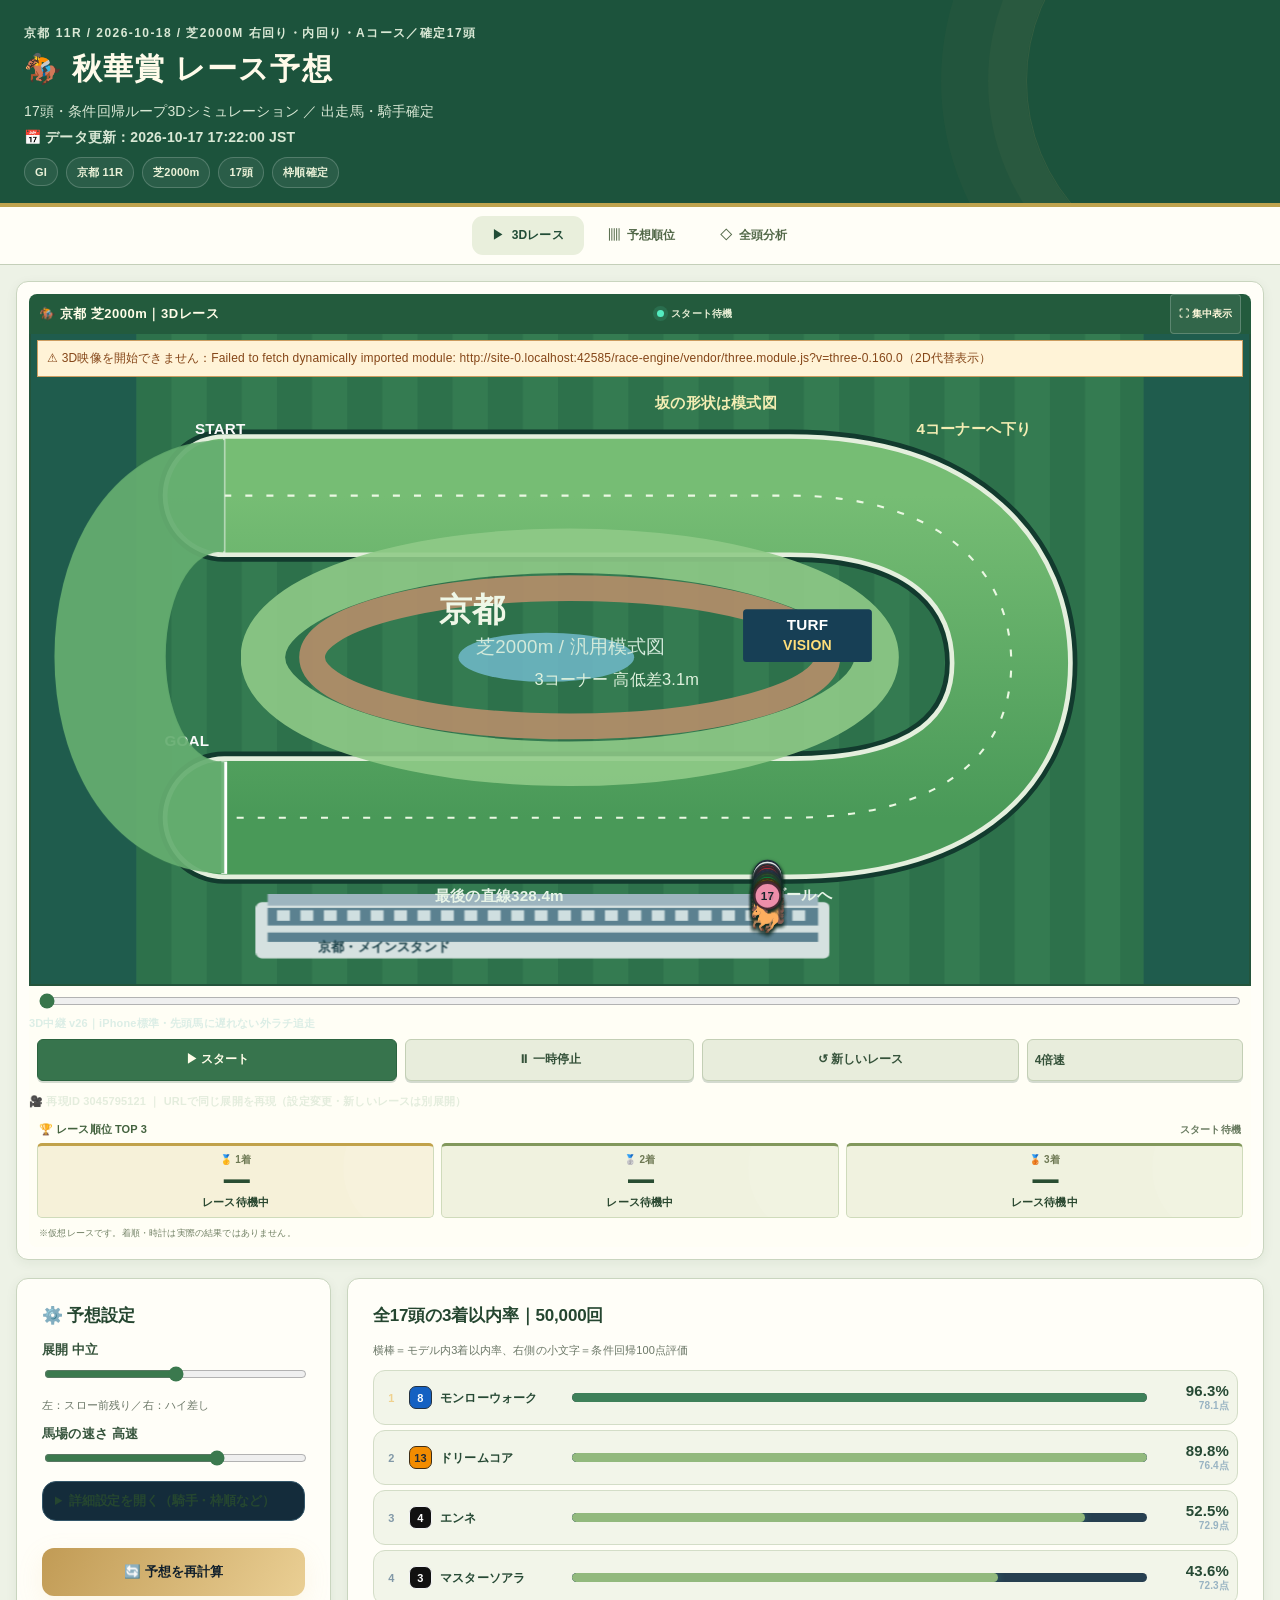
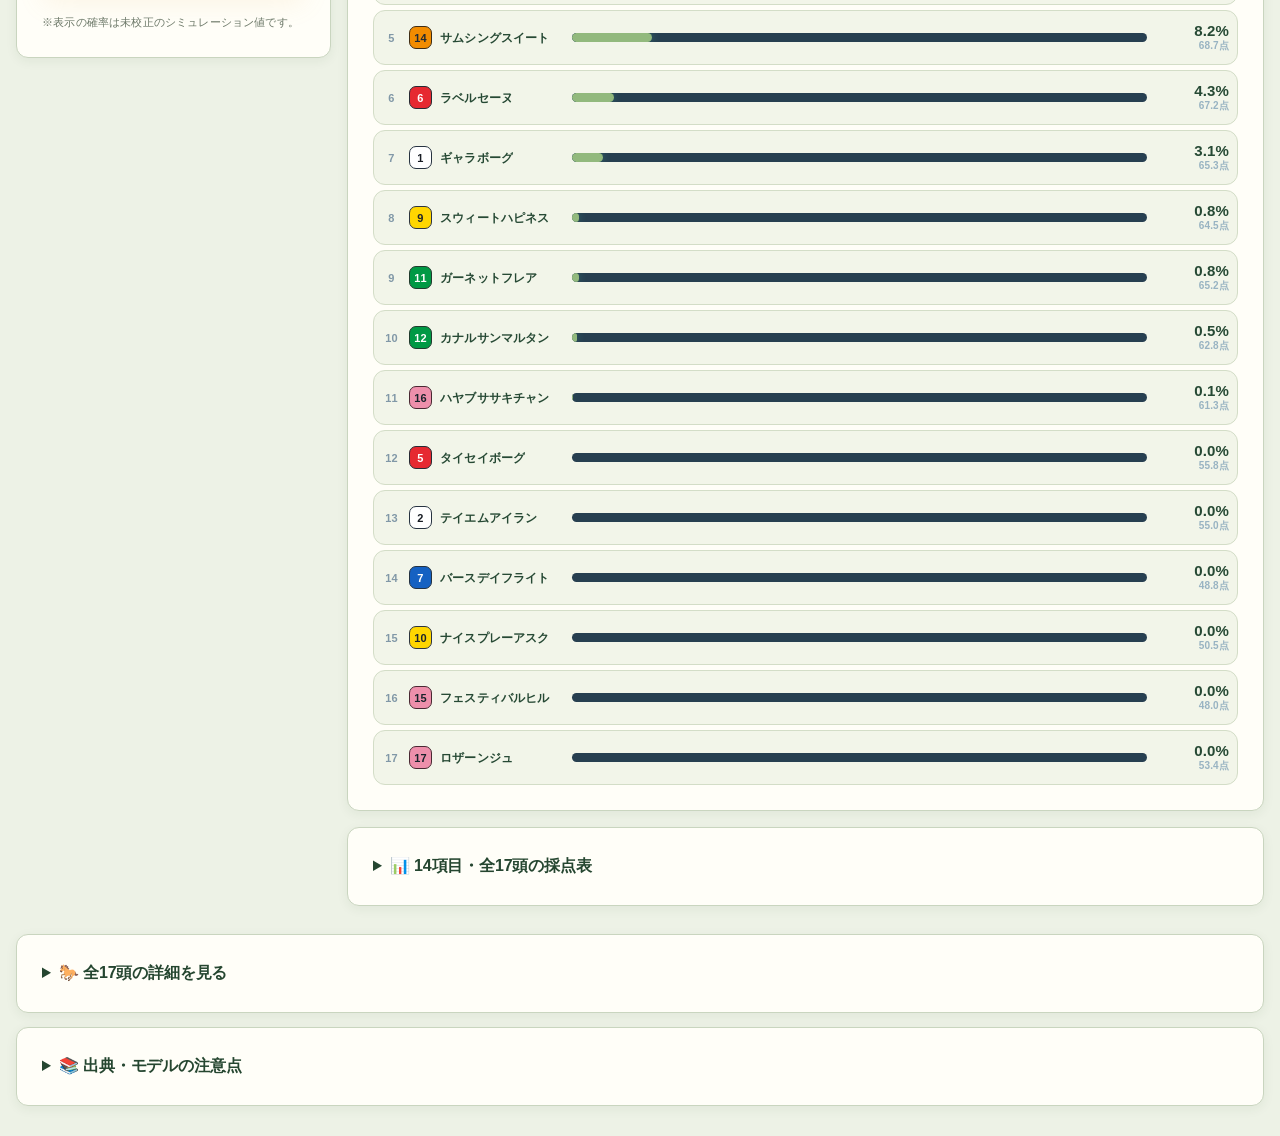
==== race-engine/index.html @ cfc8d960 "Invalidate renderer module cache for original pixel announcer" ====
<!doctype html><html lang="ja"><head><meta charset="utf-8"><meta name="viewport" content="width=device-width,initial-scale=1"><title>共通・条件回帰ループ3Dレースシミュレーター</title><style>
:root{color-scheme:light}*{box-sizing:border-box}body{margin:0;font:14px system-ui,"Yu Gothic",sans-serif;background:#eff4f5;color:#172c3a}header{background:linear-gradient(115deg,#15293b,#214e52);border-bottom:5px solid #b84949;color:white;padding:30px max(16px,calc((100vw - 1200px)/2))}header h1{margin:8px 0;font-size:clamp(24px,4vw,36px)}header p{color:#cbdadb;margin:4px 0}.wrap{max-width:1240px;margin:auto;padding:18px}.grid{display:grid;grid-template-columns:275px 1fr;gap:14px}.card{background:white;border:1px solid #d8e4e7;border-radius:13px;padding:17px;margin-bottom:14px;box-shadow:0 2px 12px #1232}h2{font-size:17px;margin:0 0 14px}input[type=range]{width:100%;accent-color:#00868c}select,button{width:100%;padding:10px;border-radius:8px;border:1px solid #c9dbe0;margin-bottom:9px}button{border:0;background:#087f83;color:white;font-weight:800;cursor:pointer}label{font-size:13px;font-weight:bold;display:block;margin:10px 0 5px}.small{font-size:11px;color:#647987}.bar{display:grid;grid-template-columns:130px 1fr 60px;gap:8px;align-items:center;margin:6px 0;font-size:12px}.bar .n{white-space:nowrap;overflow:hidden;text-overflow:ellipsis;cursor:pointer;font-weight:700}.track{background:#e9f1f2;border-radius:5px;height:19px;overflow:hidden}.fill{height:19px;background:linear-gradient(90deg,#056d79,#5dc5bb);transition:width .4s}.val{text-align:right;font-weight:bold}.runners{display:grid;grid-template-columns:1fr 1fr 1fr;gap:8px;margin:8px 0}.runners div{padding:12px;background:#e8f4f4;border-radius:9px;text-align:center}.runners b{display:block;font-size:24px;color:#186d76}.horses{display:grid;grid-template-columns:repeat(3,minmax(0,1fr));gap:10px}.horse{background:white;border:1px solid #d8e4e7;border-radius:12px;padding:14px}.horse h3{margin:2px 0 5px;font-size:15px}.horse p{font-size:12px;margin:7px 0}.horse .risk{color:#925920}.pill{background:#eff4f6;border-radius:5px;padding:3px 6px;display:inline-block;font-size:11px;margin-right:4px}.horse details{margin-top:8px;font-size:12px}.race{background:#37594c;padding:12px;border-radius:9px;color:white}.lane{display:grid;grid-template-columns:38px 1fr 35px;gap:5px;padding:5px;align-items:center;border-bottom:1px dashed #83baae}.lane .path{background:#b5e3d51d;position:relative;height:23px}.runner{display:inline-block;position:absolute;left:0;top:1px;border-radius:12px;background:white;color:#1a3d36;padding:1px 7px;font-weight:900;transition:left 1.3s}.links a{color:#066d8a}.msg{background:#fff4e6;border-left:3px solid #cd8230;padding:12px;font-size:12px;margin-top:12px}@media(max-width:820px){.grid{grid-template-columns:1fr}.horses{grid-template-columns:1fr}.wrap{padding:10px}.bar{grid-template-columns:120px 1fr 50px}}

/* Kyoto outer turf animated racecourse */
.live-sim{background:#0d2830;border-radius:12px;padding:12px;color:#edf7f4;overflow:hidden}
.live-head{display:flex;align-items:center;justify-content:space-between;gap:10px;flex-wrap:wrap}
.live-head strong{font-size:17px}.live-status{color:#a4d6c5;font-size:12px}
.live-screen{position:relative;border:1px solid #4a7771;border-radius:10px;overflow:hidden;background:#2d6648}
#kyoto-map{width:100%;height:auto;display:block;max-height:510px}
.live-stats{display:grid;grid-template-columns:repeat(3,minmax(0,1fr));gap:8px;margin:10px 0}
.live-stat{border:1px solid #3e6569;background:#153a43;border-radius:8px;padding:8px}
.live-stat span{display:block;font-size:11px;color:#acd1cf}.live-stat b{font-size:18px}
.live-buttons{display:flex;gap:8px;flex-wrap:wrap;align-items:center}
.live-buttons button{width:auto;flex:1;min-width:85px;margin:0;background:#0d8283}
.live-buttons select{width:auto;flex:1;margin:0;min-width:80px}
#live-scrub{width:100%;margin:12px 0 5px;accent-color:#f0c76c}
.live-leaders{display:flex;flex-wrap:wrap;gap:6px;font-size:12px}
.live-leaders span{background:#2b515a;border-radius:5px;padding:4px 7px}
.live-note{font-size:11px;color:#b1d2cf;margin:8px 0}
#kyoto-map .marker{font-size:13px;fill:#e7f4e7;font-weight:700}
#kyoto-map .hill{font-size:13px;fill:#f3edb3;font-weight:800}
#kyoto-map .horse-icon{font-size:24px;dominant-baseline:central;text-anchor:middle}
#kyoto-map .horse-number{font-size:10px;font-weight:900;text-anchor:middle;dominant-baseline:central}
#kyoto-map .gate{fill:#e4f2ed;opacity:.9}
@media(max-width:650px){.live-stats{grid-template-columns:repeat(3,minmax(0,1fr))}.live-stat b{font-size:15px}.live-buttons button{min-width:65px;font-size:12px;padding:9px 5px}}


/* Layout: race playback is the first and dominant content */
.wrap{max-width:1600px;padding:14px 18px}
.hero-race>.card{padding:18px 20px;margin-bottom:18px;border:2px solid #a9c7c1}
.hero-race>.card>h2{font-size:clamp(20px,2.5vw,28px);margin:2px 0 14px}
.hero-race .live-sim{padding:clamp(12px,1.7vw,25px)}
.hero-race .live-head strong{font-size:clamp(17px,2vw,24px)}
.hero-race #kyoto-map{max-height:780px}
.hero-race .live-stats{grid-template-columns:repeat(3,minmax(0,1fr));gap:12px;margin:12px 0}
.hero-race .live-stat{padding:12px}
.hero-race .live-stat b{font-size:clamp(17px,2.3vw,27px)}
.hero-race .live-buttons button,.hero-race .live-buttons select{font-size:15px;padding:12px}
.hero-race .live-leaders{font-size:14px}
.hero-race .live-leaders span{padding:7px 10px}
.hero-race .live-screen{border-width:2px}
@media(max-width:820px){
 header{padding:16px}
 header h1{font-size:24px}
 .wrap{padding:8px}
 .hero-race>.card{padding:10px;margin-bottom:10px}
 .hero-race .live-sim{padding:8px}
 .hero-race .live-stat{padding:7px}
 .hero-race .live-stats{gap:5px}
 .hero-race .live-stat b{font-size:16px}
 .hero-race .live-buttons button,.hero-race .live-buttons select{font-size:12px;padding:10px 5px}
 .hero-race .live-leaders{font-size:11px}
}

#three-stage{width:100%;height:clamp(420px,55vw,790px);position:relative;background:#2a6747}
#three-stage canvas{display:block;width:100%;height:100%;touch-action:pan-y;image-rendering:auto}
.track-broadcast{position:absolute;top:12px;left:12px;z-index:2;display:flex;gap:9px;align-items:center;flex-wrap:wrap;background:#142e43ce;color:white;border-radius:8px;padding:7px 11px;pointer-events:none;font-size:clamp(11px,1.4vw,17px);box-shadow:0 2px 12px #122f3b66}.track-broadcast b{font-size:1.15em}.track-broadcast-bottom{position:absolute;bottom:12px;right:12px;z-index:2;background:#122f3baf;color:white;border-radius:6px;padding:5px 9px;font-size:11px;letter-spacing:.05em;pointer-events:none}.track-broadcast-bottom span{color:#a4f0db}
.broadcast-clock{position:absolute;top:12px;right:12px;z-index:3;padding:7px 13px;border-radius:8px;background:#142c45d9;color:#fff;font-size:clamp(17px,2.7vw,26px);font-weight:900;font-variant-numeric:tabular-nums;pointer-events:none}
.broadcast-course{position:absolute;top:64px;left:12px;z-index:3;width:clamp(122px,17vw,200px);background:#132b3bcf;border-radius:10px;padding:5px 7px;color:#fff;pointer-events:none}
.broadcast-course svg{width:100%;display:block}.broadcast-course span{display:block;text-align:center;font-size:12px;font-weight:900}
.broadcast-commentary{position:absolute;bottom:14px;left:12px;z-index:3;display:flex;align-items:center;gap:9px;max-width:min(75%,490px);padding:9px 15px;background:#172f3ccf;border-left:4px solid #35c1c9;color:#fff;border-radius:7px;pointer-events:none;text-shadow:0 1px 2px #111}
.broadcast-commentary .broadcast-mic{font-size:26px}.broadcast-commentary strong{display:block;color:#7fe2ee;font-size:clamp(12px,1.5vw,16px)}.broadcast-commentary span:not(.broadcast-mic){display:block;font-size:clamp(11px,1.3vw,14px)}
@media(max-width:600px){.broadcast-course{top:57px;width:124px}.broadcast-commentary{bottom:10px;left:7px;padding:6px 9px;max-width:78%}.broadcast-mic{display:none}.track-broadcast-bottom{display:none}.track-broadcast{max-width:75%;font-size:10px}.broadcast-clock{padding:5px 7px}}
.camera-controls{display:flex;gap:6px;align-items:center;flex-wrap:wrap;margin:10px 0}
.camera-controls button{width:auto;min-width:0;flex:1;margin:0;padding:9px 8px;background:#31535d;font-size:13px;border:1px solid #638781}
.camera-controls button.cam-active{background:#0b898c;border-color:#75c4b8}
#three-status{color:#a8d6c7;font-size:11px}
#kyoto-map.svg-hidden{display:none}
@media(max-width:650px){#three-stage{height:clamp(420px,110vw,620px)}.camera-controls button{font-size:11px;padding:8px 5px}.camera-controls{gap:4px}}

.result-head{display:flex;align-items:center;justify-content:space-between;gap:10px;margin:18px 0 10px}
.result-head strong{font-size:clamp(17px,2.2vw,25px);color:#f4e5b0}
#result-state{font-size:12px;color:#c0d9d1;font-weight:700}
.top3-results{display:grid;grid-template-columns:repeat(3,minmax(0,1fr));gap:12px}
.place-card{background:linear-gradient(160deg,#294651,#172e37);border:2px solid #738d94;border-radius:13px;padding:14px 12px;min-width:0;text-align:center;transition:background .3s}
.place-1{border-color:#f1ca60;background:linear-gradient(160deg,#54472b,#263a3e)}
.place-2{border-color:#b9c9d0}.place-3{border-color:#cc9670}
.place-rank{font-size:clamp(16px,2.3vw,25px);font-weight:900;letter-spacing:.02em}
.place-number{font-size:clamp(36px,6vw,74px);line-height:1.18;font-weight:950;color:white;text-shadow:0 3px 8px #14252d}
.place-name{font-size:clamp(13px,2vw,22px);font-weight:900;line-height:1.4;overflow-wrap:anywhere}
.place-jockey{font-size:clamp(10px,1.25vw,13px);color:#c7d6d5;margin-top:6px}
.top3-results.finished .place-1{box-shadow:0 0 0 2px #d5ae49,0 0 28px #edb74044}
@media(max-width:650px){.top3-results{gap:5px}.place-card{padding:10px 5px;border-radius:9px}.place-rank{font-size:14px}.place-number{font-size:44px}.place-name{font-size:12px}.place-jockey{font-size:10px}.result-head{margin-top:12px}}
.factor-settings{border:1px solid #476b70;border-radius:10px;background:#18343e;padding:12px;margin:12px 0}
.factor-settings h3{font-size:15px;color:#f3dfa6;margin:0 0 9px}
.factor-settings label{display:flex;justify-content:space-between;margin-top:12px;font-size:13px}
.factor-settings input{width:100%}.factor-settings,.factor-settings label,.factor-settings .small{color:#e4f0eb}
.factors-overflow{overflow-x:auto}
.factor-table{border-collapse:collapse;width:100%;font-size:12px;min-width:360px}
.factor-table th,.factor-table td{border-bottom:1px solid #446068;padding:7px 5px;text-align:right;white-space:nowrap}
.factor-table th:first-child,.factor-table td:first-child{text-align:left}
.factor-table td small{display:block;white-space:normal;color:#47676c;font-size:10px}
.factor-table tbody tr:nth-child(even){background:#eaf4f3}

/* Simple, two-level interface: race and three-place ranking first;
   all expert model switches and audit tables are available on demand. */
header{padding:16px 18px}
header h1{font-size:clamp(21px,3vw,29px)}
header p:last-child{font-size:12px;opacity:.8}
.advanced-settings,.camera-more{margin:12px 0;border:1px solid #48646b;border-radius:10px;padding:10px 12px;background:#18353d}
.advanced-settings>summary,.camera-more>summary{cursor:pointer;font-weight:750;color:#d9eee8;font-size:13px}
.advanced-settings[open]>summary,.camera-more[open]>summary{margin-bottom:12px}
.advanced-settings .factor-settings{margin-top:12px}
.advanced-settings .export-btn{font-size:12px;margin-top:14px}
.detail-panel,.breakdown,.horse-list,.links{margin:12px 0}
.breakdown>summary,.horse-list>summary,.links>summary{cursor:pointer;font-weight:800;font-size:16px;list-style-position:inside;color:#193d48;padding:3px 0}
.breakdown[open]>summary,.horse-list[open]>summary,.links[open]>summary{margin-bottom:12px}
.tiny-disclaimer{font-size:11px;color:#a9bfc0;margin:8px 0 0}
.hero-race .live-stats{display:flex;gap:14px;margin:8px 0}
.hero-race .live-stat{background:none;border:none;padding:0;display:flex;gap:7px;align-items:baseline}
.hero-race .live-stat span{font-size:11px}
.hero-race .live-stat b{font-size:14px}
.hero-race .live-stat:last-child{display:none}
.hero-race .live-head strong{font-size:clamp(14px,1.5vw,18px)}.advanced-settings label,.advanced-settings .small{color:#dceae9}.advanced-settings>summary{color:#f0f5ed}
.hero-race>.card{border-width:1px}
.hero-race .live-sim{padding:10px}
.hero-race .live-buttons{margin-top:7px}
.hero-race .result-head strong{font-size:clamp(16px,2vw,21px)}
#simulate{margin-top:12px;padding:13px;font-weight:900}
#bars .bar .val small{font-size:10px;display:block}.bar{grid-template-columns:130px minmax(0,1fr) 68px}@media(max-width:520px){.bar{grid-template-columns:105px minmax(0,1fr) 68px;gap:5px}}
#bars .bar .n{cursor:pointer}
@media(max-width:760px){
 .hero-race .live-stats{gap:9px}
 .hero-race .live-stat span{font-size:10px}
 .hero-race .live-stat b{font-size:12px}
 .hero-race .live-buttons button{min-width:62px}
 .camera-more{padding:8px}
}

.weight-controls{display:grid;grid-template-columns:repeat(2,minmax(0,1fr));gap:9px;margin-top:10px}
.weight-row{border-radius:9px;padding:9px;background:#23434b;border:1px solid #466772}
.weight-row label{display:block;font-size:12px;margin:0 0 6px;color:#f2f6f3}
.weight-row small{display:block;font-size:10px;color:#bdd3d0;font-weight:400}
.weight-input{display:flex;gap:8px;align-items:center}
.weight-input input{flex:1;min-width:0}
.weight-input output{min-width:45px;font-size:11px;white-space:nowrap}
.weight-footer{display:flex;gap:8px;justify-content:space-between;align-items:center;margin:10px 0}
.weight-footer span{font-size:11px;color:#e1eddf}
.weight-footer button{max-width:155px;margin:0;padding:8px;background:#4b676e;font-size:11px}
.horse-score-table{min-width:260px;margin:10px 0}
.horse-score-table td:first-child{white-space:normal}
@media(max-width:590px){.weight-controls{grid-template-columns:1fr}}
</style><link rel="stylesheet" href="./assets/premium-mobile.css?v=ui-v1"><link rel="stylesheet" href="./assets/race-cinematics.css?v=announcer-pixel-v31"></head><body>
<header><p>レース設定を読み込み中</p><h1>🏇 共通レースシミュレーター</h1><p>14項目の条件回帰ループ予想</p></header><div class="wrap"><div class="hero-race"><section class="card"><h2>レースシミュレーション</h2>
<div class="live-sim" id="live-sim">
 <div class="live-head"><strong>3D RACE · 🐎 自然ギャロップ v16</strong><span class="live-status" id="live-status">スタート待機</span></div>
 <div class="live-stats"><div class="live-stat"><span>レース経過（仮想）</span><b id="live-clock">00:00</b></div><div class="live-stat"><span>残り距離</span><b id="live-distance">1400m</b></div><div class="live-stat"><span>現在の区間</span><b id="live-section">発走前</b></div></div>
 <details class="camera-more"><summary>📷 カメラ視点を変更</summary><div class="camera-controls" id="camera-controls" style="display:none"><button data-camera="wide">🏟️ コース全景</button><button data-camera="gate">🚦 ゲートを見る</button><button data-camera="follow" class="cam-active">🎥 外ラチ側・追走</button><button data-camera="horse">🐴 アニメ馬アップ</button><button data-camera="finish">🏁 ゴール前</button><button data-camera="2d">2D模式図</button><span id="three-status">3Dモデル読み込み中…</span></div></details><div class="live-screen">
 <div id="three-stage" style="display:none"><div class="track-broadcast"><b>京都 11R · 🐎 v16</b><span>スワンステークス GII｜芝1400m（外）</span></div><div class="track-broadcast-bottom">🏇 RACE SIMULATOR <span id="horse-model-version">MODEL LOADING</span></div>
 <div class="broadcast-clock" id="broadcast-clock">0:00.0</div>
 <div class="broadcast-course"><svg viewBox="0 0 210 78" aria-label="コース進行図"><rect x="5" y="6" width="200" height="66" rx="33" fill="#296e50" stroke="#d8efc9" stroke-width="4"/><rect x="17" y="17" width="176" height="44" rx="22" fill="#43875b" stroke="#9bdb6b" stroke-width="6"/><circle id="broadcast-dot" cx="23" cy="39" r="6" fill="#ffda57" stroke="#fff" stroke-width="2"/></svg><span id="broadcast-distance">残り 1400m</span></div>
 <div class="broadcast-commentary"><span class="broadcast-mic">🎙️</span><div><strong id="broadcast-leader">スタート前</strong><span id="broadcast-comment">レース発走前</span></div></div></div>
 <svg id="kyoto-map" viewBox="0 0 860 555" role="img" aria-label="競走馬の汎用コース模式図">
  <defs><pattern id="mow" width="60" height="60" patternUnits="userSpaceOnUse"><rect width="60" height="60" fill="#347b51"/><rect width="30" height="60" fill="#2d714b"/></pattern><linearGradient id="laneGrass" x1="0" y1="0" x2="0" y2="1"><stop stop-color="#76bd74"/><stop offset="1" stop-color="#499958"/></linearGradient></defs>
  <rect width="860" height="555" fill="url(#mow)"/>
  <path d="M 75 138 L 558 138 C 696 138 747 210 747 281 C 747 360 686 413 558 413 L 75 413" fill="none" stroke="#123b2e" stroke-width="113" stroke-linecap="round"/>
  <path d="M 75 138 L 558 138 C 696 138 747 210 747 281 C 747 360 686 413 558 413 L 75 413" fill="none" stroke="#e4efdd" stroke-width="105" stroke-linecap="round"/>
  <path d="M 75 138 L 558 138 C 696 138 747 210 747 281 C 747 360 686 413 558 413 L 75 413" fill="none" stroke="url(#laneGrass)" stroke-width="97" stroke-linecap="round"/>
  <path d="M 75 138 L 558 138 C 696 138 747 210 747 281 C 747 360 686 413 558 413 L 75 413" fill="none" stroke="#eaf8e2" stroke-width="1.8" stroke-dasharray="6 12"/>
  <path id="kyoto-route" d="M 75 138 L 558 138 C 696 138 747 210 747 281 C 747 360 686 413 558 413 L 75 413" fill="none" stroke="none"/>
  <g stroke="#fff" stroke-width="5"><line x1="75" y1="365" x2="75" y2="461"/></g>
  <g fill="#fafafa" font-weight="900" font-size="13"><text x="24" y="352">GOAL</text><text x="50" y="85">START</text></g>
  <g stroke="#e5f0e3" stroke-width="2" opacity=".8"><line x1="75" y1="86" x2="75" y2="190"/></g>
  <g opacity=".95"><rect x="102" y="485" width="490" height="48" rx="5" fill="#dfe7e8"/><rect x="112" y="478" width="470" height="10" fill="#a4b9c6"/><g fill="#5e8294"><rect x="112" y="490" width="470" height="15"/><rect x="112" y="511" width="470" height="8"/></g><g fill="#eff7f7" opacity=".85"><rect x="120" y="492" width="11" height="9"/><rect x="140" y="492" width="11" height="9"/><rect x="160" y="492" width="11" height="9"/><rect x="180" y="492" width="11" height="9"/><rect x="200" y="492" width="11" height="9"/><rect x="220" y="492" width="11" height="9"/><rect x="240" y="492" width="11" height="9"/><rect x="260" y="492" width="11" height="9"/><rect x="280" y="492" width="11" height="9"/><rect x="300" y="492" width="11" height="9"/><rect x="320" y="492" width="11" height="9"/><rect x="340" y="492" width="11" height="9"/><rect x="360" y="492" width="11" height="9"/><rect x="380" y="492" width="11" height="9"/><rect x="400" y="492" width="11" height="9"/><rect x="420" y="492" width="11" height="9"/><rect x="440" y="492" width="11" height="9"/><rect x="460" y="492" width="11" height="9"/><rect x="480" y="492" width="11" height="9"/><rect x="500" y="492" width="11" height="9"/><rect x="520" y="492" width="11" height="9"/><rect x="540" y="492" width="11" height="9"/><rect x="560" y="492" width="11" height="9"/></g><text x="155" y="527" font-size="11" fill="#183d48" font-weight="bold">京都競馬場・メインスタンド</text></g>
  <path d="M75 413 C-55 413 -55 138 75 138" fill="none" stroke="#66ae70" stroke-width="95" opacity=".93"/>
  <ellipse cx="370" cy="276" rx="262" ry="91" fill="none" stroke="#8fca88" stroke-width="38" opacity=".9"/>
  <ellipse cx="370" cy="276" rx="220" ry="59" fill="none" stroke="#b48e6a" stroke-width="22" opacity=".92"/>
  <ellipse cx="350" cy="276" rx="75" ry="21" fill="#75bfd2" opacity=".8"/>
  <rect x="518" y="235" width="110" height="45" rx="3" fill="#173f55"/><text x="573" y="253" fill="white" font-size="13" font-weight="bold" text-anchor="middle">TURF</text><text x="573" y="270" fill="#ffde7a" font-size="12" font-weight="bold" text-anchor="middle">VISION</text>
  <text x="258" y="245" fill="#eff7e7" font-size="28" font-weight="900">京都競馬場</text>
  <text x="290" y="272" fill="#d3e9da" font-size="16">芝1400m 外回り｜右回り</text>
  <text x="340" y="300" fill="#e1f2de" font-size="14">高低差 4.3m</text>
  <text class="hill" x="443" y="63">↗ 3コーナーの上り</text>
  <text class="hill" x="666" y="85">↘ 4コーナーへ下り</text>
  <text class="marker" x="255" y="484">最後の直線 約400m</text>
  <text class="marker" x="525" y="483">← ゴールへ</text>
  <g id="kyoto-horses"></g>
 </svg></div>
 <input type="range" min="0" max="1000" value="0" id="live-scrub" aria-label="レースの再生位置"/>
 <div id="race-engine-build" style="font:600 11px sans-serif;color:#dceee6;margin:4px 0">3D中継 v26｜iPhone標準・先頭馬に遅れない外ラチ追走</div><div class="live-buttons"><button id="live-play">▶ スタート</button><button id="live-pause" style="background:#4c646b">⏸ 一時停止</button><button id="live-reset" style="background:#4c646b">↺ 新しいレース</button><select id="live-rate" aria-label="再生速度"><option value="1">1倍速</option><option value="2">2倍速</option><option value="4" selected>4倍速</option><option value="8">8倍速</option><option value="16">16倍速</option><option value="instant">即ゴール</option></select></div>
 <div class="result-head"><strong>🏆 レース順位 TOP 3</strong><span id="result-state">スタート待機</span></div>
 <div id="race" class="top3-results" aria-live="off"></div>
 <div class="live-leaders" id="live-leaders" style="margin-top:10px"></div>
 <p class="live-note">※仮想レースです。着順・時計は実際の結果ではありません。</p>
</div>
</section></div><div class="grid"><aside><section class="card"><h2>⚙️ 予想設定</h2><label>展開 <span id="pacelabel">中立</span></label><input id="pace" type="range" min="-3" max="3" value="0"><p class="small">左：スロー前残り／右：ハイ差し</p><label>馬場の速さ <span id="speedlabel">高速</span></label><input id="speed" type="range" min="0" max="3" value="2"><details class="advanced-settings"><summary>詳細設定を開く（騎手・枠順など）</summary><label>ばらつき <span id="vollabel">3</span></label><input id="vol" type="range" min="1" max="16" value="3"><div class="factor-settings">
 <h3>🏇 完全版・条件回帰ループ（14項目／100点）</h3>
 <p class="small">評価項目を0〜2倍に調整。0で除外し、有効配点は100点へ正規化します。</p>
 <div class="weight-controls" id="weight-controls"></div>
 <div class="weight-footer"><span id="weight-summary">初期配点100点</span><button id="weight-reset" type="button">↺ 配点を初期化</button></div>
 <label>馬場状態</label><select id="ground-mode"><option value="good" selected>良・高速</option><option value="yielding">稍重</option><option value="soft">重</option><option value="heavy">不良</option></select>
 <label>当日バイアス</label><select id="bias-mode"><option value="neutral" selected>中立（未確認）</option><option value="front">前〜好位有利（内外中立）</option><option value="inside">内・先行有利</option><option value="outside">外・差し有利</option></select>
 <p class="small">※父・母父以外の5代血統、全レースの直接対戦・ラップ、当週・1週前調教の全時計は未検証。未校正の暫定評価です。</p>
</div><label>試行回数</label><select id="n"><option value="5000">5,000回</option><option value="20000" selected>20,000回</option><option value="50000">50,000回</option></select><button id="csv" class="export-btn" style="background:#466b6e">CSV出力</button></details><button id="simulate">🔄 予想を再計算</button><p class="tiny-disclaimer">※表示の確率は未校正のシミュレーション値です。</p></section></aside><main><section class="card"><h2>出走馬の3着以内率｜<span id="count">—</span></h2><p class="small">横棒＝モデル内3着以内率、右側の小文字＝条件回帰100点評価</p><div id="bars"></div></section><details class="card breakdown"><summary>📊 14項目・全出走馬の採点表</summary><p class="small">100点評価を全出走馬で比較。各項目の素点・配点は「各馬の詳細」で確認できます。</p><div class="factors-overflow" id="factor-deltas"></div><p class="small">枠順・性別・騎手の補正は、選択したレースで確認できたデータのみ使用します。未取得の要素は中立です。</p></details></main></div><details class="card horse-list" id="horse-details"><summary>🐎 各馬の詳細を見る</summary><p class="small">詳細を開くと14項目採点と近走・血統の入力状況が確認できます。未確認情報は暫定・中立として扱います。</p><div class="horses" id="horses"></div></details><details class="card links"><summary>📚 出典・モデルの注意点</summary><p class="small">データを読み込み中です。未校正のモデル内出現率です。</p></details></div>
<div id="bootstrap-error" hidden style="margin:16px;padding:16px;border:2px solid #bd3441;border-radius:12px;color:#822;background:#fff2f2"></div>
<script type="module">
try {
 const raceId=new URLSearchParams(location.search).get('race')||'shuka-2026';
 if(!/^[a-z0-9]+(?:-[a-z0-9]+)*$/.test(raceId)||raceId.length>60)throw Error('不正なレースID');
 const {default:config}=await import('./races/'+raceId+'.js?v=20261022instant43');
 if(config.schemaVersion!==1||config.id!==raceId)throw Error('レース設定の形式が不正です');
 if(!Array.isArray(config.horses)||config.horses.length<3||config.horses.length>18)throw Error('出走頭数は3〜18頭');
 if(config.horses.some((h,i)=>h.no!==i+1||!h.name))throw Error('馬番は1からの連番');
 if(!Number.isFinite(config.distance)||config.distance<800||config.distance>4000)throw Error('距離は800〜4000m');
 const [{createFactors},{createRegression},{createSimulator}]=await Promise.all([
  import('./core/factors.js?v=shared-v9'),
  import('./core/regression.js?v=shared-v11-kikka'),
  import('./core/simulator.js?v=shared-v9')
 ]);
 window.RACE_CONFIG=config;
 window.SWAN_FACTORS=createFactors(config);
 window.SWAN_LOOP=createRegression(config,window.SWAN_FACTORS);
 window.RACE_SIM=createSimulator(config,window.SWAN_LOOP);
 await import('./app.js?v=race-pack-v1-20261022');
 await import('./renderer.js?v=race-pack-v1-announcer32-camera28');
 await import('./assets/premium-mobile.js?v=cinema-v1');
} catch(e){
 console.error('Race engine initialization failed',e);
 const errorBox=document.getElementById('bootstrap-error');
 errorBox.hidden=false;
 errorBox.textContent='⚠️ レース設定・エンジン読込エラー：'+(e?.message||e);
 const stage=document.getElementById('three-stage');if(stage)stage.style.display='none';
}
</script>
</body></html>
---- race-engine/assets/premium-mobile.css ----
/* Race Engine / Premium mobile-first presentation layer v1.
   DISPLAY ONLY: no model scores, RNG, horse data or settings are mutated. */
:root{
  color-scheme:dark;--ui-bg:#070f1a;--ui-surface:#101e2d;--ui-surface-2:#162838;
  --ui-line:#284053;--ui-ink:#f1f7fb;--ui-muted:#a8becb;--ui-gold:#dfbb74;
  --ui-emerald:#4ed7b1;--ui-shadow:0 18px 50px rgba(0,0,0,.28);
  --ui-round:22px;
}
html{scroll-behavior:smooth;scroll-padding-top:78px}
body{background:radial-gradient(ellipse 80% 500px at 52% -230px,#31516c 0%,transparent 88%),var(--ui-bg);color:var(--ui-ink);font-family:-apple-system,BlinkMacSystemFont,"Hiragino Kaku Gothic ProN","Noto Sans JP",system-ui,sans-serif;letter-spacing:.012em;-webkit-font-smoothing:antialiased}
header{position:relative;isolation:isolate;padding:clamp(22px,4vw,40px) max(16px,calc((100vw - 1440px)/2));border:0;border-bottom:1px solid #273e4f;background:linear-gradient(135deg,#10283b 0%,#0c1726 62%,#162d3e 100%);overflow:hidden}
header:before{content:"";position:absolute;z-index:-1;right:-10%;top:-110px;width:380px;height:380px;border:1px solid #c9a56622;border-radius:50%;box-shadow:0 0 0 38px #c9a5660a,0 0 0 85px #c9a56608;pointer-events:none}
header>p:first-child{color:var(--ui-gold);font-size:12px;font-weight:800;letter-spacing:.12em;text-transform:uppercase}
header h1{font-size:clamp(29px,4vw,50px);line-height:1.22;margin:8px 0 12px;letter-spacing:-.02em;font-weight:850;text-wrap:balance}
header p{color:#c7d8e2;line-height:1.6}
header p:last-child{opacity:1;font-size:12px}
.premium-header-meta{display:flex;align-items:center;gap:8px;flex-wrap:wrap;margin-top:16px}
.premium-meta-chip{font-size:11px;padding:7px 10px;border:1px solid #45617a;border-radius:100px;background:#16334baa;color:#eaf6fb;font-weight:700}
.premium-meta-chip--live{border-color:#6ed9b27d;background:#194e4470;color:#b5f6dc}
.premium-hero-summary{display:flex;gap:12px;align-items:center;justify-content:space-between;margin-top:18px;padding:14px 17px;background:linear-gradient(108deg,#203e47e5,#122b3ee5);border:1px solid #557b78;border-radius:17px;box-shadow:0 10px 24px #0003;max-width:720px}
.premium-summary-eyebrow{display:block;font-size:10px;letter-spacing:.14em;color:var(--ui-gold);font-weight:850;margin-bottom:3px}
.premium-summary-name{font-size:clamp(15px,2.4vw,20px);font-weight:850;line-height:1.3}
.premium-summary-sub{color:#bed2dc;font-size:11px;margin-top:3px}
.premium-summary-rate{font-size:26px;font-weight:900;color:#f4d997;font-variant-numeric:tabular-nums;white-space:nowrap}
.premium-summary-rate small{display:block;color:#bcd0db;font-size:10px;text-align:right;font-weight:600}
.premium-nav{position:sticky;top:0;z-index:50;display:flex;gap:4px;align-items:center;justify-content:center;padding:9px max(14px,calc((100vw - 1440px)/2));background:#091825ed;border-bottom:1px solid #385568;backdrop-filter:blur(22px);-webkit-backdrop-filter:blur(22px)}
.premium-nav a{display:inline-flex;gap:7px;align-items:center;justify-content:center;min-height:39px;padding:9px clamp(10px,2vw,20px);border-radius:11px;color:#c7d7e2;text-decoration:none;font-size:12px;font-weight:800;white-space:nowrap;transition:background .15s,color .15s}
.premium-nav a[aria-current="page"],.premium-nav a:hover{color:#0c2030;background:var(--ui-emerald)}
.premium-nav a:focus-visible,.premium-focus:focus-visible,button:focus-visible,select:focus-visible,input:focus-visible,summary:focus-visible{outline:3px solid #ebc275;outline-offset:3px}
.wrap{max-width:1520px;padding:clamp(10px,2vw,26px);margin:auto}
.grid{grid-template-columns:minmax(265px,315px) minmax(0,1fr);gap:16px}
.card,.horse{background:linear-gradient(148deg,#142536,#0e1b2a 85%);border:1px solid #2a4355;border-radius:var(--ui-round);box-shadow:var(--ui-shadow);color:var(--ui-ink)}
.card{padding:clamp(16px,2.3vw,25px);margin-bottom:16px}
.card h2,.card summary{letter-spacing:-.01em}
.card h2{color:#f1f7fb}
.card .small,.card p.small,.tiny-disclaimer{color:var(--ui-muted);line-height:1.65}
a{color:#9ee9dc}
.hero-race>.card{border:1px solid #33556b;border-radius:25px;padding:clamp(12px,2vw,22px);background:linear-gradient(140deg,#193043 0%,#0a1928 65%,#132b35 100%)}
.hero-race>.card>h2{font-size:clamp(16px,2.6vw,23px);margin-bottom:13px;letter-spacing:.01em}
.hero-race .live-sim{border-radius:20px;background:linear-gradient(160deg,#0b1c29,#101f2f);border:1px solid #304c5f;padding:clamp(10px,1.6vw,19px);overflow:visible;position:relative}
.live-head{gap:8px}
.hero-race .live-head strong{font-size:clamp(13px,1.8vw,18px);color:#eaf8f9}
.live-status{background:#113f3d;color:#7ceccc;padding:7px 11px;border-radius:999px;border:1px solid #368b79;font-size:11px;font-weight:850}
.live-status:before{content:"";display:inline-block;width:7px;height:7px;border-radius:50%;background:#54ecc1;margin-right:7px;box-shadow:0 0 0 4px #54ecc121}
.hero-race .live-stats{display:flex;align-items:baseline;justify-content:flex-start;gap:clamp(15px,3vw,35px);flex-wrap:wrap;margin:14px 0}
.hero-race .live-stat{display:flex;align-items:baseline;gap:7px;border:0;background:none;padding:0}
.hero-race .live-stat span{font-size:11px;color:#98b8c7}
.hero-race .live-stat b{font-size:18px;color:#fff;font-variant-numeric:tabular-nums}
.hero-race .live-stat:last-child{display:flex}
.live-screen{border-radius:18px;border:1px solid #557e79;overflow:hidden;background:#1f5c4d;box-shadow:0 0 0 4px #14354866,0 20px 46px #0006;isolation:isolate}
.hero-race #three-stage{height:clamp(380px,52vw,700px);background:#23624e}
.hero-race #three-stage canvas{image-rendering:auto}
.hero-race #kyoto-map{max-height:700px}
.track-broadcast{top:14px;left:14px;border:1px solid #ffffff2f;border-radius:12px;background:#0d2534da;backdrop-filter:blur(12px);box-shadow:0 6px 24px #0005;font-size:clamp(11px,1.6vw,16px);padding:9px 14px}
.track-broadcast-bottom{background:#102b3fc9;border:1px solid #ffffff2e;color:#d1e5e7;border-radius:9px;padding:7px 11px}
.broadcast-clock{background:#0d2132e6;border:1px solid #ffffff2e;border-radius:12px;color:#ffe0a2;letter-spacing:.05em;font-size:clamp(18px,2.6vw,27px)}
.broadcast-course{background:#0b2230d9;border:1px solid #ffffff24;backdrop-filter:blur(9px)}
.broadcast-commentary{background:#102531ed;border:1px solid #ffffff2c;border-left:4px solid var(--ui-gold);border-radius:12px;padding:12px 16px;box-shadow:0 10px 28px #0007}
.broadcast-commentary strong{color:#fff3cd}
.camera-more,.advanced-settings,.factor-settings{background:#142c3b;border:1px solid #335669;border-radius:14px}
.camera-more{margin:12px 0 15px}
.camera-more>summary,.advanced-settings>summary{display:list-item;color:#dbeaf1}
.camera-controls{gap:8px;margin:12px 0 5px}
.camera-controls button{min-height:42px;border:1px solid #4b6b79;border-radius:11px;background:#1f4551;color:#e2f4f3}
.camera-controls button.cam-active{background:#0f806f;color:#fff;border-color:#79f0c5}
#jra-jockey-cap-legend{padding:10px 13px;border:1px solid #294654;background:#0b1b2b8c;border-radius:13px;margin:0 0 14px!important;gap:8px 16px!important;font-size:11px!important}
#jra-jockey-cap-legend strong{flex-basis:100%;color:#bfdae3;margin-bottom:3px}
#jra-jockey-cap-legend span{color:#dcecf2}
#live-scrub{height:22px;margin:15px 0 12px;accent-color:#eac57e;cursor:pointer;touch-action:pan-y}
.live-buttons{display:grid;grid-template-columns:1.25fr 1fr 1fr minmax(110px,.85fr);gap:9px;align-items:center;margin-top:3px}
.hero-race .live-buttons button,.hero-race .live-buttons select{min-width:0;width:100%;margin:0;min-height:47px;border:1px solid #476275;border-radius:12px;background:#1b3949;color:#eef8fb;padding:12px 10px;font-size:13px;font-weight:850}
.hero-race .live-buttons #live-play{background:linear-gradient(128deg,#27c6a5,#66e7bf);color:#0b2430;border-color:#79f8d1;box-shadow:0 5px 16px #30d3a32f}
.hero-race .live-buttons #live-reset{background:#243a4b}
.hero-race .live-buttons select{appearance:none;background:#1b3949 url("data:image/svg+xml,%3Csvg xmlns='http://www.w3.org/2000/svg' width='16' height='16' viewBox='0 0 24 24'%3E%3Cpath fill='none' stroke='%23ccdfeb' stroke-width='2' d='m6 9 6 6 6-6'/%3E%3C/svg%3E") no-repeat right 8px center;padding-right:26px}
button{transition:filter .15s,transform .15s,box-shadow .15s}
button:active{transform:scale(.985)}
.hero-race .result-head{border-top:1px solid #315063;padding-top:18px;margin-top:22px}
.hero-race .result-head strong{color:#f1d18d;letter-spacing:.01em;font-size:clamp(16px,2vw,21px)}
#result-state{font-size:11px;color:#9fc5c7}
.top3-results{gap:10px}
.place-card{position:relative;min-width:0;overflow:hidden;border:1px solid #557083;border-radius:16px;background:linear-gradient(155deg,#243b50,#13283a);padding:18px 10px}
.place-1{background:linear-gradient(145deg,#51442c 0%,#302f30 52%,#172a36 100%);border-color:#e9c16a}
.place-2{border-color:#9baab7}
.place-3{border-color:#c28d74}
.place-card:before{content:"";position:absolute;top:-48px;right:-50px;width:140px;height:140px;border-radius:50%;background:#fff1;pointer-events:none}
.place-rank{font-size:13px;color:#e2ecf2}
.place-number{font-size:clamp(38px,5vw,65px);font-variant-numeric:tabular-nums;letter-spacing:-.05em}
.place-name{font-size:clamp(13px,1.7vw,19px)}
.place-jockey{color:#b5cfdb}
.live-leaders span{background:#223d4e;border:1px solid #365c67;border-radius:999px;padding:6px 10px;color:#dceaf1}
.live-note{color:#aabec9;line-height:1.6}
.grid aside .card{position:relative}
#simulate{background:linear-gradient(120deg,#c19b55,#eacf94);color:#101f2b;border:0;border-radius:12px;min-height:48px;margin-top:15px;box-shadow:0 8px 26px #e6b86b21}
select{background:#1a3548;color:#eff8fb;border:1px solid #416072;min-height:42px}
input[type=range]{accent-color:var(--ui-emerald)}
label{color:#dbe9f1}
.grid .card .small{color:#adc5d2}
#bars{display:grid;gap:5px}
.bar{display:grid;grid-template-columns:minmax(135px,180px) minmax(0,1fr) 72px;gap:10px;align-items:center;margin:0;padding:11px 8px;border-radius:12px;border:1px solid transparent;min-height:50px}
.bar:nth-child(-n+3){background:#1d3349;border-color:#32586c}
.bar:first-child{background:linear-gradient(105deg,#3e392d,#273d49);border-color:#a68b57}
.bar .n{display:flex;gap:8px;align-items:center;color:#e3f0f3;line-height:1.5;font-size:12px}
.bar .n:hover{color:#f6d68f}
.bar .rank{display:inline-grid;place-items:center;min-width:19px;height:22px;color:#8198a7;font-size:11px;font-weight:800}
.bar:first-child .rank{color:#f0d18d}
.bar .cap-number{min-width:23px;height:23px;border-radius:7px;display:inline-grid;place-items:center;font-size:11px;font-weight:900;border:1px solid var(--cap-outline,#364555);background:var(--cap-color,#1c526e);color:var(--cap-text,#fff);font-variant-numeric:tabular-nums;flex-shrink:0}
.bar .horse-label{overflow:hidden;text-overflow:ellipsis;white-space:nowrap}
.bar .track{height:9px;background:#273f50;border-radius:99px;overflow:hidden}
.bar .fill{height:100%;border-radius:99px;background:linear-gradient(90deg,#197c7e,#5ce5bf);box-shadow:0 0 8px #47d5b44d;transition:width .4s}
.bar:first-child .fill{background:linear-gradient(90deg,#a17a39,#f1d69a);box-shadow:0 0 8px #eec67477}
.bar .val{font-variant-numeric:tabular-nums;color:#f3f8fa}
.bar .val b{font-size:15px}
.bar .val small{color:#98b3c2}
.horse{background:#142839;border:1px solid #325064;border-radius:16px;padding:15px}
.horse h3{color:#fff;font-size:16px}
.horse p{color:#c4d6df;font-size:12px;line-height:1.75}
.horse .risk{color:#f0c38e}
.horse .pill{background:#223e51;color:#dcebf3;border:1px solid #35596a;border-radius:8px}
.horse details{padding-top:9px}
.horse details[open]>summary{margin-bottom:10px}
.factor-table{font-variant-numeric:tabular-nums}
.factor-table td,.factor-table th{border-color:#355062}
.factor-table tbody tr:nth-child(even){background:#1a3544}
.factor-table td small{color:#9db5c2}
.horse [style*="background:#e7f5ef"],.horse [style*="background:#f4f9fc"]{background:#193b3e!important;color:#d8f4e7!important;border-color:#3c8476!important}
.msg{background:#483b27;color:#f8dda8}
.detail-panel,.breakdown,.horse-list,.links{margin:14px 0}
.breakdown>summary,.horse-list>summary,.links>summary{color:#e1edf3}
.links a{color:#96e8dc}
::-webkit-scrollbar{width:9px;height:7px}
::-webkit-scrollbar-thumb{background:#385968;border-radius:99px}
#bootstrap-error{color:#fee!important;background:#451f2c!important;border-color:#eb6b7b!important}
.premium-view-focus{position:relative}
.premium-focus{border:1px solid #647d86;background:#263b4d;color:#e6f4f6;padding:8px 13px;font-size:12px;font-weight:850;border-radius:10px;cursor:pointer;min-height:40px;width:auto;margin:0}
.premium-focus svg{vertical-align:middle}
.premium-view-focus .live-head{flex-wrap:wrap}
.premium-view-focus #premium-focus-button{margin-left:auto}
body.premium-immersive{overflow:hidden}
body.premium-immersive #live-sim{position:fixed;inset:0;z-index:1000;border-radius:0;padding:calc(env(safe-area-inset-top,0px) + 12px) 14px calc(env(safe-area-inset-bottom,0px) + 14px);overflow:auto;background:#071624;display:flex;flex-direction:column}
body.premium-immersive .live-screen{flex:1;min-height:160px}
body.premium-immersive #three-stage{height:100%;min-height:230px;max-height:none}
body.premium-immersive .live-head{flex-shrink:0}
body.premium-immersive .live-stats{flex-shrink:0}
body.premium-immersive .top3-results{flex-shrink:0}
body.premium-immersive #jra-jockey-cap-legend,
body.premium-immersive .camera-more,
body.premium-immersive .result-head,
body.premium-immersive .live-leaders,
body.premium-immersive .live-note{display:none!important}
body.premium-immersive #live-scrub{flex-shrink:0;margin:8px 0}
body.premium-immersive .live-buttons{flex-shrink:0}
@media(max-width:900px){
 .grid{grid-template-columns:1fr}
 .grid aside{order:2}
 .grid main{order:1}
 .horses{grid-template-columns:repeat(2,minmax(0,1fr))}
}
@media(max-width:680px){
 header{padding:20px 16px 18px}
 header h1{font-size:clamp(28px,8vw,38px);margin:6px 0}
 header p:last-child{font-size:11px}
 .premium-header-meta{margin-top:13px;gap:6px}
 .premium-meta-chip{font-size:10px;padding:6px 8px}
 .premium-hero-summary{padding:12px 13px;border-radius:14px;margin-top:14px}
 .premium-summary-rate{font-size:23px}
 .premium-nav{justify-content:space-around;gap:2px;padding:7px 8px}
 .premium-nav a{min-height:38px;padding:9px 7px;flex:1;font-size:11px;gap:4px}
 .wrap{padding:9px}
 .card{padding:16px;margin-bottom:10px;border-radius:17px}
 .hero-race>.card{padding:9px;border-radius:17px}
 .hero-race>.card>h2{font-size:16px;margin:4px 5px 11px}
 .hero-race .live-sim{padding:9px;border-radius:14px}
 .hero-race .live-head strong{font-size:12px}
 .live-status{font-size:10px;padding:5px 8px}
 .hero-race .live-stats{justify-content:space-between;gap:5px;margin:10px 0}
 .hero-race .live-stat{display:flex;flex-direction:column;gap:3px;align-items:flex-start}
 .hero-race .live-stat span{font-size:10px}
 .hero-race .live-stat b{font-size:15px}
 .hero-race .live-stat:last-child{display:flex}
 .hero-race .live-screen{border-radius:13px;border-width:1px}
 .hero-race #three-stage{height:clamp(360px,110vw,560px)}
 .hero-race #kyoto-map{max-height:560px}
 .track-broadcast{top:7px;left:7px;max-width:71%;border-radius:8px;padding:6px 8px;font-size:10px}
 .track-broadcast span{display:none}
 .broadcast-clock{top:7px;right:7px;font-size:15px;padding:7px 8px}
 .broadcast-course{top:51px;left:7px;width:105px;padding:4px}
 .broadcast-course span{font-size:10px}
 .broadcast-commentary{bottom:9px;left:7px;max-width:calc(100% - 14px);padding:7px 9px}
 .broadcast-commentary strong{font-size:12px}
 .broadcast-commentary span:not(.broadcast-mic){font-size:11px;line-height:1.35}
 .track-broadcast-bottom{display:none}
 #jra-jockey-cap-legend{display:grid!important;grid-template-columns:repeat(4,1fr);column-gap:6px!important;row-gap:8px!important;padding:9px!important}
 #jra-jockey-cap-legend strong{grid-column:1/-1}
 #jra-jockey-cap-legend span{font-size:10px}
 .camera-more{padding:9px;margin:10px 0}
 .camera-controls{display:grid!important;grid-template-columns:repeat(2,minmax(0,1fr))}
 .camera-controls button{font-size:11px;min-height:42px}
 .camera-controls #three-status{grid-column:1/-1}
 .hero-race .live-buttons{display:grid;grid-template-columns:1.5fr 1fr 1fr 72px;gap:5px;position:sticky;bottom:calc(6px + env(safe-area-inset-bottom,0px));z-index:30;margin-top:0;border:1px solid #456b73;border-radius:16px;padding:7px;background:#0b2534ef;backdrop-filter:blur(16px);-webkit-backdrop-filter:blur(16px);box-shadow:0 10px 35px #0007}
 .hero-race .live-buttons button,.hero-race .live-buttons select{min-height:45px;padding:8px 3px;font-size:11px;border-radius:9px}
 .hero-race .live-buttons select{padding-right:15px;background-position:right 0 center}
 #live-scrub{height:24px;margin:12px 0 8px}
 .hero-race .result-head{margin:18px 0 11px;padding-top:14px}
 .hero-race .result-head strong{font-size:16px}
 .top3-results{gap:5px}
 .place-card{padding:12px 4px;border-radius:11px}
 .place-number{font-size:36px}
 .place-rank{font-size:11px}
 .place-name{font-size:11px}
 .place-jockey{font-size:10px}
 .bar{grid-template-columns:minmax(140px,42%) minmax(0,1fr) 61px;gap:5px;padding:9px 4px;min-height:49px}
 .bar .horse-label{font-size:11px}
 .bar .n{gap:5px}
 .bar .val b{font-size:13px}
 .bar .cap-number{min-width:22px;height:22px}
 .horses{grid-template-columns:1fr}
 .horse{padding:13px}
 body.premium-immersive #live-sim{padding:calc(env(safe-area-inset-top,0px) + 10px) 9px calc(env(safe-area-inset-bottom,0px) + 8px)}
 body.premium-immersive #three-stage{height:100%;min-height:220px}
 body.premium-immersive .live-screen{min-height:200px}
 body.premium-immersive .live-buttons{position:relative;bottom:auto}
 body.premium-immersive .top3-results{gap:4px}
 body.premium-immersive .place-card{padding:8px 4px}
 body.premium-immersive .place-number{font-size:30px}
}
@media(max-width:375px){
 .premium-nav a{font-size:10px}
 .hero-race .live-buttons{grid-template-columns:1.1fr 1fr 1fr 66px}
 .hero-race .live-buttons button,.hero-race .live-buttons select{font-size:10px}
 .bar{grid-template-columns:130px minmax(0,1fr) 56px}
}
@media(prefers-reduced-motion:reduce){
 html{scroll-behavior:auto}
 *,*:before,*:after{transition-duration:.01ms!important;animation-duration:.01ms!important}
}

/* Shared podium cap-colour key, independent from result medals or silks. */
.place-frame{display:inline-flex;align-items:center;justify-content:center;min-width:23px;height:20px;border-radius:6px;border:1px solid #243341;font-size:10px;font-weight:850;margin-right:5px;padding:0 4px;vertical-align:middle}
.bar .n{cursor:pointer}
.bar .n:focus-visible{outline:3px solid #f3cd7c;border-radius:5px;outline-offset:3px}
:target{scroll-margin-top:77px}
@media (max-width:680px){
  .premium-focus{font-size:10px;padding:7px 8px;min-height:36px}
  .premium-view-focus #premium-focus-button{margin-left:auto}
  .premium-view-focus .live-head{gap:5px}
  #premium-camera-cycle{white-space:nowrap}
}
---- race-engine/assets/race-cinematics.css ----
/* CEL RACE v10: clear turf, cream/green game UI, four camera cuts.
   Single presentation layer; core scoring and sampled results are unchanged. */
:root{--ui-bg:#eff3e7;--ui-panel:#fffef7;--ui-text:#213c30;--ui-muted:#677b6d;--ui-gold:#c3a548;--ui-emerald:#28714b;--ui-border:#cbd7c5;--ui-shadow:0 5px 20px #24442a12;color-scheme:light}
html{background:#edf2e6;scroll-behavior:smooth}
body{background:#edf2e6!important;color:#223c30!important;font-family:-apple-system,BlinkMacSystemFont,'Hiragino Kaku Gothic ProN','Yu Gothic',sans-serif}
body>header{background:#1c533c!important;color:#fffbea!important;border-bottom:4px solid #bfa34e!important;box-shadow:none!important;border-radius:0!important;padding:20px 24px 15px!important}
body>header h1{color:#fffbea!important;font-size:clamp(20px,3vw,30px)!important;letter-spacing:.04em}
body>header p{color:#d9e8d5!important}
.premium-hero-summary{display:none!important}
.premium-header-meta{margin-top:8px!important}
.premium-meta-chip{color:#eaf1d8!important;background:#ffffff10!important;border-color:#ffffff30!important}
.premium-nav{background:#fffef7!important;border-bottom:1px solid #c4cfb9!important;box-shadow:none!important}
.premium-nav a{color:#536949!important}
.premium-nav a[aria-current=page]{background:#e9efdc!important;color:#214c36!important;border-color:#91af7c!important}
.wrap{max-width:1320px!important;padding:16px!important}
.card{background:#fffef8!important;border:1px solid #c9d5bf!important;box-shadow:0 3px 12px #273e2710!important;border-radius:12px!important;color:#203a2e!important}
.card h2,.card h3,.card summary{color:#254630!important}
.card .small,.card .tiny-disclaimer{color:#6b7767!important}
.card a{color:#236b55!important}
.card input[type=range]{accent-color:#3b794e}
.card label,.weight-row label,.weight-summary{color:#35533b!important}
.card select{background:#f7f8ee!important;color:#254630!important;border:1px solid #b8c9ad!important}
.bar{background:#f2f5e9!important;color:#284531!important;border-color:#d3ddc7!important;box-shadow:none!important}
.bar .n,.bar .horse-label,.bar .val{color:#264934!important}
.bar .fill{background:#92b97d!important}
.bar:first-child .fill{background:#3e8059!important}
.horse{background:#f6f7ec!important;color:#294331!important;border-color:#c3d2b9!important}
.hero-race>.card{padding:12px!important}
.hero-race>.card>h2{display:none!important}
.hero-race .live-sim{background:#fffef5!important;padding:0!important;border:0!important;border-radius:8px!important;box-shadow:none!important;overflow:hidden}
.hero-race .live-head{display:flex;align-items:center;gap:10px;min-height:40px;padding:0 10px!important;background:#235b3d;color:#fffde8;border:0!important;margin:0!important}
.hero-race .live-head>strong{font-size:13px!important;color:#fffde8!important;letter-spacing:.04em;white-space:nowrap;overflow:hidden;text-overflow:ellipsis}
.hero-race .live-status{color:#e6edd4!important;background:none!important;border:0!important;font-size:10px!important;padding:0!important;margin-left:auto}
#premium-focus-button{background:#ffffff12!important;color:#fff9dc!important;border:1px solid #ffffff35!important;border-radius:4px!important;padding:5px 8px!important;font-size:10px!important;white-space:nowrap;box-shadow:none!important}
.live-stats,.camera-more,#premium-camera-cycle,#camera-controls,#jra-jockey-cap-legend,.broadcast-commentary,.broadcast-course,.track-broadcast-bottom{display:none!important}
.hero-race .live-screen{position:relative!important;border:2px solid #24543b!important;border-top:0!important;border-radius:0!important;margin:0!important;overflow:hidden;box-shadow:none!important}
.hero-race #three-stage{display:block;height:clamp(350px,52vw,650px)!important;position:relative!important;overflow:hidden;isolation:isolate;background:#8aba58!important}
#three-stage canvas{display:block;width:100%;height:100%;image-rendering:auto!important}
.hero-race #kyoto-map{max-height:650px;display:block}
.hero-race #kyoto-map.svg-hidden{display:none!important}
.hero-race #three-stage[style*="display: none"]{display:none!important}
.track-broadcast{position:absolute!important;top:10px!important;left:12px!important;z-index:20!important;max-width:70%!important;border:0!important;border-left:4px solid #e6c659!important;border-radius:2px!important;background:#224e39e8!important;padding:7px 12px!important;box-shadow:0 2px 0 #0002!important;color:#fffde9!important;display:flex!important;gap:10px;align-items:center}
.track-broadcast b{color:#f5d765!important;background:none!important;font-size:14px!important;padding:0!important}
.track-broadcast span{font-size:12px!important;color:#fffde9!important}
.broadcast-clock{position:absolute!important;right:12px!important;top:10px!important;z-index:20;padding:7px 11px!important;border-radius:2px!important;background:#244f3be8!important;color:#fffce3!important;font-size:19px!important;border:0!important;box-shadow:0 2px 0 #0002!important}
#race-cinematic-overlay{position:absolute;inset:0;z-index:14;pointer-events:none;overflow:hidden;color:#fffde8}
.cinema-phase{position:absolute;top:56px;left:14px;padding:0;text-shadow:0 1px 2px #203c28;font-weight:800}
.cinema-phase-kicker{display:block;font-size:9px;letter-spacing:.11em;color:#f5edc8}
.cinema-phase strong{display:block;font-size:17px;line-height:1.4;color:#fffef3}
#cinema-phase-sub{display:none}
.race-distance{position:absolute;right:14px;top:57px;display:flex;align-items:baseline;gap:3px;text-shadow:0 2px 2px #26422d}
.race-distance strong{font-size:31px;line-height:1;font-weight:900;font-variant-numeric:tabular-nums;color:#fffde7}
.race-distance>span{font-size:14px}
.race-distance small{position:absolute;top:34px;right:0;white-space:nowrap;font-size:10px;color:#fff8c3}
#race-course-guide{position:absolute;right:12px;top:115px;z-index:15;width:102px;display:flex;flex-direction:column;align-items:center;color:#fffde8;text-shadow:0 1px 2px #24402b;pointer-events:none;background:#214a332b;border-radius:6px;padding:4px 5px}
#race-course-guide svg{display:block;width:100%;height:56px}
#race-course-position{font-size:10px;font-weight:800;line-height:1.2}
#race-course-guide small{font-size:8px;opacity:.85}
.race-tracking{position:absolute;left:0;right:0;bottom:0;min-height:56px;padding:5px 13px 9px;background:#254f3bea;border-top:2px solid #d2c16e;color:#fffce4}
.tracking-meta{display:flex;justify-content:space-between;font-size:9px;letter-spacing:.06em;margin-bottom:5px;color:#dce7cc}
#race-tracking-field{display:flex;align-items:center;justify-content:flex-end;gap:5px;min-height:23px}
.tracking-number{display:grid;place-items:center;width:24px;height:23px;border:1px solid;border-radius:4px;font-size:12px;line-height:1;font-weight:900;box-shadow:0 2px 0 #0003;flex:0 1 24px;min-width:0}
#race-arrival{position:absolute;left:14px;top:102px;font-size:13px;font-weight:800;padding:0;color:#fff9bc;text-shadow:0 1px 2px #152e1e}
.cinema-finish{position:absolute;left:12px;top:102px;padding:9px 12px;background:#fffdeeec;color:#26452e;border:1px solid #d2bf69;border-radius:4px;opacity:0;visibility:hidden;transform:translateY(-3px);transition:opacity .18s,transform .18s;box-shadow:0 2px 5px #18352018;width:228px}
.cinema-finish-visible{opacity:1;visibility:visible;transform:none}
.cinema-finish>small{font-size:10px;letter-spacing:.1em;color:#5b704e;display:block;border-bottom:1px solid #b9c6a8;padding-bottom:5px;margin-bottom:4px}
.cinema-podium-row{display:flex;align-items:center;gap:7px;padding:3px 0;font-size:11px}
.cinema-podium-row>span{width:24px;font-weight:800;color:#6c764b}
.cinema-podium-row>strong{font-size:12px;min-width:0;white-space:nowrap;overflow:hidden;text-overflow:ellipsis}
.cinema-result-cap{display:grid;place-items:center;width:23px;height:21px;border:1px solid;border-radius:3px;font-size:11px;flex-shrink:0}
.hero-race #live-scrub{display:block;margin:7px 10px!important;width:calc(100% - 20px)!important;height:16px;accent-color:#38764b}
.hero-race .live-buttons{position:static!important;display:grid!important;grid-template-columns:1.25fr 1fr 1.1fr .75fr!important;gap:8px!important;padding:4px 8px 8px!important;margin:0!important;background:transparent!important;border:0!important;box-shadow:none!important}
.hero-race .live-buttons button,.hero-race .live-buttons select{margin:0!important;height:42px!important;min-height:0!important;border-radius:6px!important;font-size:12px!important;font-weight:800!important;box-shadow:0 2px 0 #19432a30!important;border:1px solid #c3cfb5!important;background:#e8eddc!important;color:#35523a!important;padding:0 7px!important;min-width:0!important;width:100%!important}
.hero-race .live-buttons #live-play{background:#37744d!important;color:#fffde8!important;border-color:#2b633f!important}
.hero-race .result-head{display:flex;padding:6px 10px!important;margin:0!important;border:0!important;font-size:11px;color:#5d7254}
.hero-race .result-head strong{font-size:11px!important;color:#43623e!important}
.hero-race #result-state{font-size:10px;color:#697b60!important}
.hero-race .top3-results{display:grid!important;grid-template-columns:repeat(3,minmax(0,1fr))!important;gap:7px!important;padding:0 8px 8px!important;margin:0!important}
.hero-race .place-card{background:#f0f2df!important;color:#29472f!important;box-shadow:none!important;border:1px solid #cfdbbb!important;border-top:3px solid #82985c!important;border-radius:5px!important;padding:7px!important;min-width:0;text-align:center}
.hero-race .place-card.place-1{border-top-color:#c1a24a!important;background:#f6f1d9!important}
.hero-race .place-rank{color:#6e7954!important;font-size:10px!important;font-weight:800}
.hero-race .place-number{font-size:25px!important;color:#294d32!important;line-height:1.1!important}
.hero-race .place-name{font-size:11px!important;color:#29472f!important;line-height:1.4!important;white-space:nowrap;overflow:hidden;text-overflow:ellipsis}
.hero-race .place-frame{width:24px;height:24px;font-size:13px}
.hero-race .live-leaders{display:none!important}
.hero-race .live-note{color:#718064!important;font-size:9px!important;padding:0 10px 7px!important;margin:0!important}
#race-3d-warning{position:absolute;top:6px;left:6px;right:6px;padding:9px;z-index:100;background:#fff3d7;color:#854618;border:1px solid #cc9d60;font-size:12px}
button:focus-visible,a:focus-visible,input:focus-visible,select:focus-visible{outline:3px solid #e8b94b!important;outline-offset:3px}
@media(max-width:700px){
 body>header,.premium-nav{display:none!important}
 .wrap{padding:0!important}
 .hero-race>.card{border:0!important;border-radius:0!important;padding:0!important;margin:0!important}
 .hero-race .live-sim{height:100svh;height:100dvh;min-height:450px;display:grid!important;grid-template-rows:36px minmax(0,1fr) 27px 52px 24px 77px 18px;gap:0!important;padding:env(safe-area-inset-top) 0 env(safe-area-inset-bottom)!important;box-sizing:border-box;border-radius:0!important}
 .hero-race .live-head{grid-row:1;min-height:0;padding:0 8px!important;gap:5px}
 .hero-race .live-head>strong{font-size:11px!important}
 .hero-race .live-status{font-size:9px!important}
 #premium-focus-button{font-size:9px!important;padding:4px 6px!important}
 .hero-race .live-screen{grid-row:2;min-height:0;width:100%;height:100%;border-width:0!important}
 .hero-race #three-stage{height:100%!important;min-height:0!important}
 .hero-race #kyoto-map{height:100%;width:100%;max-height:none}
 .hero-race #live-scrub{grid-row:3;align-self:center}
 .hero-race .live-buttons{grid-row:4;gap:5px!important;align-items:center;padding:3px 7px 5px!important}
 .hero-race .live-buttons button,.hero-race .live-buttons select{height:40px!important;font-size:10px!important;padding:0 4px!important}
 .hero-race .result-head{grid-row:5;align-items:center;padding:0 8px!important}
 .hero-race .top3-results{grid-row:6;gap:5px!important;padding:0 6px 5px!important;height:77px;box-sizing:border-box}
 .hero-race .place-card{padding:3px 3px 2px!important}
 .hero-race .place-number{font-size:22px!important}
 .hero-race .place-name{font-size:10px!important}
 .hero-race .live-note{grid-row:7;padding:0 7px!important;align-self:center;white-space:nowrap;overflow:hidden;text-overflow:ellipsis;font-size:8px!important}
 .track-broadcast{top:8px!important;left:8px!important;max-width:72%!important;padding:5px 7px!important;gap:6px!important}
 .track-broadcast b{font-size:11px!important;white-space:nowrap}
 .track-broadcast span{font-size:10px!important;white-space:nowrap;overflow:hidden;text-overflow:ellipsis}
 .broadcast-clock{right:8px!important;top:8px!important;font-size:14px!important;padding:5px 7px!important}
 .cinema-phase{top:47px;left:9px}.cinema-phase strong{font-size:14px}.cinema-phase-kicker{font-size:8px}
 .race-distance{top:47px;right:10px}.race-distance strong{font-size:27px}.race-distance small{font-size:9px;top:30px}
 #race-course-guide{right:8px;top:97px;width:78px;padding:3px}#race-course-guide svg{height:44px}#race-course-position{font-size:8px}#race-course-guide small{font-size:7px}
 .race-tracking{padding:4px 8px 7px;min-height:49px}.tracking-meta{font-size:8px;margin-bottom:4px}
 #race-tracking-field{gap:3px;min-height:20px}.tracking-number{height:20px;font-size:10px;border-radius:3px;flex-basis:21px}
 .cinema-finish{top:91px;left:8px;width:204px;padding:7px 8px}.cinema-podium-row{gap:5px;font-size:10px}.cinema-podium-row>strong{font-size:11px}.cinema-result-cap{width:20px;height:19px;font-size:10px}
 #race-arrival{top:92px;left:9px;font-size:11px}
 .grid,.horse-list,.links{margin:12px 8px!important}
}
@media(max-width:370px){.hero-race .live-status{display:none}.track-broadcast span{max-width:160px}#race-tracking-field{gap:2px}.tracking-number{font-size:9px}.cinema-finish{width:190px}}
@media(max-width:700px) and (max-height:620px){
 .hero-race .live-sim{grid-template-rows:30px minmax(0,1fr) 23px 47px 20px 65px 15px}
 .hero-race .top3-results{height:65px}.hero-race .place-number{font-size:18px!important}.hero-race .place-rank{font-size:9px!important}
 #race-course-guide{top:88px;width:64px}#race-course-guide svg{height:34px}.cinema-finish{top:85px;padding:5px 7px}
 .cinema-podium-row{padding:2px 0}.cinema-finish>small{display:none}
}
body.premium-immersive .hero-race .live-sim{position:fixed!important;inset:0!important;width:100%!important;height:100dvh!important;z-index:1000!important;display:grid!important;grid-template-rows:38px minmax(0,1fr) 24px 50px 24px 76px 16px!important;padding:0!important;box-sizing:border-box}
body.premium-immersive .live-screen{height:100%!important;min-height:0!important}
body.premium-immersive #three-stage{height:100%!important}
@media(prefers-reduced-motion:reduce){html{scroll-behavior:auto}.cinema-finish{transition:none}}

.hero-race .place-jockey{display:none!important}
body.premium-immersive .hero-race .result-head{display:flex!important}
body.premium-immersive .hero-race .live-note{display:block!important}

.hero-race .place-number,.hero-race .place-rank,.hero-race .place-name{text-shadow:none!important}
/* v11: readable broadcast desk, left-leading tracker, winning number accent. */
.race-tracking{bottom:96px;min-height:42px;padding:5px 12px;background:#183d35e8;border-top:1px solid #c7d9ac}
#race-tracking-field{justify-content:flex-start}
.tracking-number:first-child{outline:2px solid #ffdc69;outline-offset:1px}
.tracking-number.winner-number{box-shadow:0 0 0 3px #ffdc69;transform:translateY(-2px)}
#race-commentary-panel{position:absolute;bottom:0;left:0;right:0;height:96px;display:flex;align-items:center;gap:14px;padding:3px 20px 4px 12px;background:linear-gradient(110deg,#122f35fa,#214d40fc);border-top:2px solid #d2b974;box-shadow:inset 0 1px #fff4c820;color:#203c33;box-sizing:border-box}
.race-announcer{width:76px;height:86px;flex-shrink:0;align-self:center;overflow:hidden;border:1px solid #c7ad6c;border-radius:6px 6px 3px 3px;background:#193d3c;box-shadow:0 2px 5px #081c2240;box-sizing:border-box}
.race-announcer svg,.race-announcer img{width:100%;height:100%;display:block}.race-announcer img{object-fit:contain;image-rendering:pixelated;background:#000}
.announcer-mouth-speaking{display:none}
.race-speech{position:relative;flex:1;max-width:1000px;min-width:0;min-height:76px;padding:7px 14px 8px;background:#fff9e9;border:1px solid #d8c184;border-radius:7px;box-shadow:0 2px 0 #0b28293b,inset 0 1px #fff;box-sizing:border-box}
.race-speech:before{content:"";position:absolute;left:-6px;top:29px;width:10px;height:10px;transform:rotate(45deg);background:#fff9e9;border-left:1px solid #d8c184;border-bottom:1px solid #d8c184}
.race-speech-header{display:flex;align-items:center;justify-content:space-between;gap:8px;min-width:0;line-height:1.25}
.race-commentary-channel{display:inline-flex;align-items:center;gap:5px;padding:2px 7px;background:#245642;border-radius:3px;color:#fff5d7;font-size:9px;font-weight:800;letter-spacing:.12em;white-space:nowrap}
.race-commentary-channel i{width:4px;height:4px;flex:none;border-radius:50%;background:#ed9e78;box-shadow:0 0 0 1px #fff5d740}
#race-commentary-title{font-size:10px;font-weight:800;color:#677d69;letter-spacing:.06em;text-align:right}
#race-commentary-text{display:-webkit-box;-webkit-box-orient:vertical;-webkit-line-clamp:2;overflow:hidden;font-size:16px;line-height:1.5;font-weight:750;margin:4px 0 0;letter-spacing:.02em;color:#233d35;text-shadow:none;overflow-wrap:anywhere}
#race-commentary-panel[data-tone=charge] .announcer-mouth-calm,#race-commentary-panel[data-tone=excited] .announcer-mouth-calm,#race-commentary-panel[data-tone=winner] .announcer-mouth-calm{display:none}
#race-commentary-panel[data-tone=charge] .announcer-mouth-speaking,#race-commentary-panel[data-tone=excited] .announcer-mouth-speaking,#race-commentary-panel[data-tone=winner] .announcer-mouth-speaking{display:block}
#race-commentary-panel[data-tone=excited]{border-top-color:#e3c36a}
#race-commentary-panel[data-tone=excited] #race-commentary-title{color:#a45835}
#race-commentary-panel[data-tone=winner]{background:linear-gradient(110deg,#3b3b29fa,#214d40fc);border-top-color:#f0d17d}
#race-commentary-panel[data-tone=winner] .race-announcer{border-color:#efd081;box-shadow:0 0 0 1px #efd08150}
#race-commentary-panel[data-tone=winner] .race-speech{border-color:#b9984e;background:linear-gradient(100deg,#fff7da,#fffbed)}
#race-commentary-panel[data-tone=winner] #race-commentary-title{color:#95632a;font-weight:900;letter-spacing:.13em}
@media(max-width:700px){
 .race-tracking{bottom:96px;min-height:40px;padding:4px 8px 6px}
 #race-commentary-panel{height:96px;padding:4px 8px 5px 6px;gap:10px}
 .race-announcer{width:64px;height:82px;border-radius:5px}
 .race-speech{min-height:80px;padding:6px 9px}
 .race-speech:before{top:30px}
 .race-commentary-channel{font-size:8px;padding:2px 5px;gap:4px;letter-spacing:.06em}
 #race-commentary-text{-webkit-line-clamp:3;font-size:12px;line-height:1.45;margin-top:3px;letter-spacing:0}
 #race-commentary-title{font-size:8px;letter-spacing:0}
 .cinema-finish{top:91px;width:185px;max-width:52%}
}
@media(max-width:700px) and (max-height:620px){
 .race-tracking{bottom:73px;min-height:33px;padding-top:3px}.tracking-meta{display:none}
 #race-commentary-panel{height:73px;gap:8px;padding:3px 7px 4px 5px}.race-announcer{height:64px;width:50px}
 .race-speech{min-height:61px;padding:4px 7px}.race-speech:before{top:25px}
 .race-commentary-channel{font-size:7px;padding:1px 4px}
 #race-commentary-text{font-size:10px;line-height:1.3;margin-top:3px}#race-commentary-title{font-size:7px}
 #race-course-guide{display:none}.cinema-phase{top:39px}.race-distance{top:39px}
}
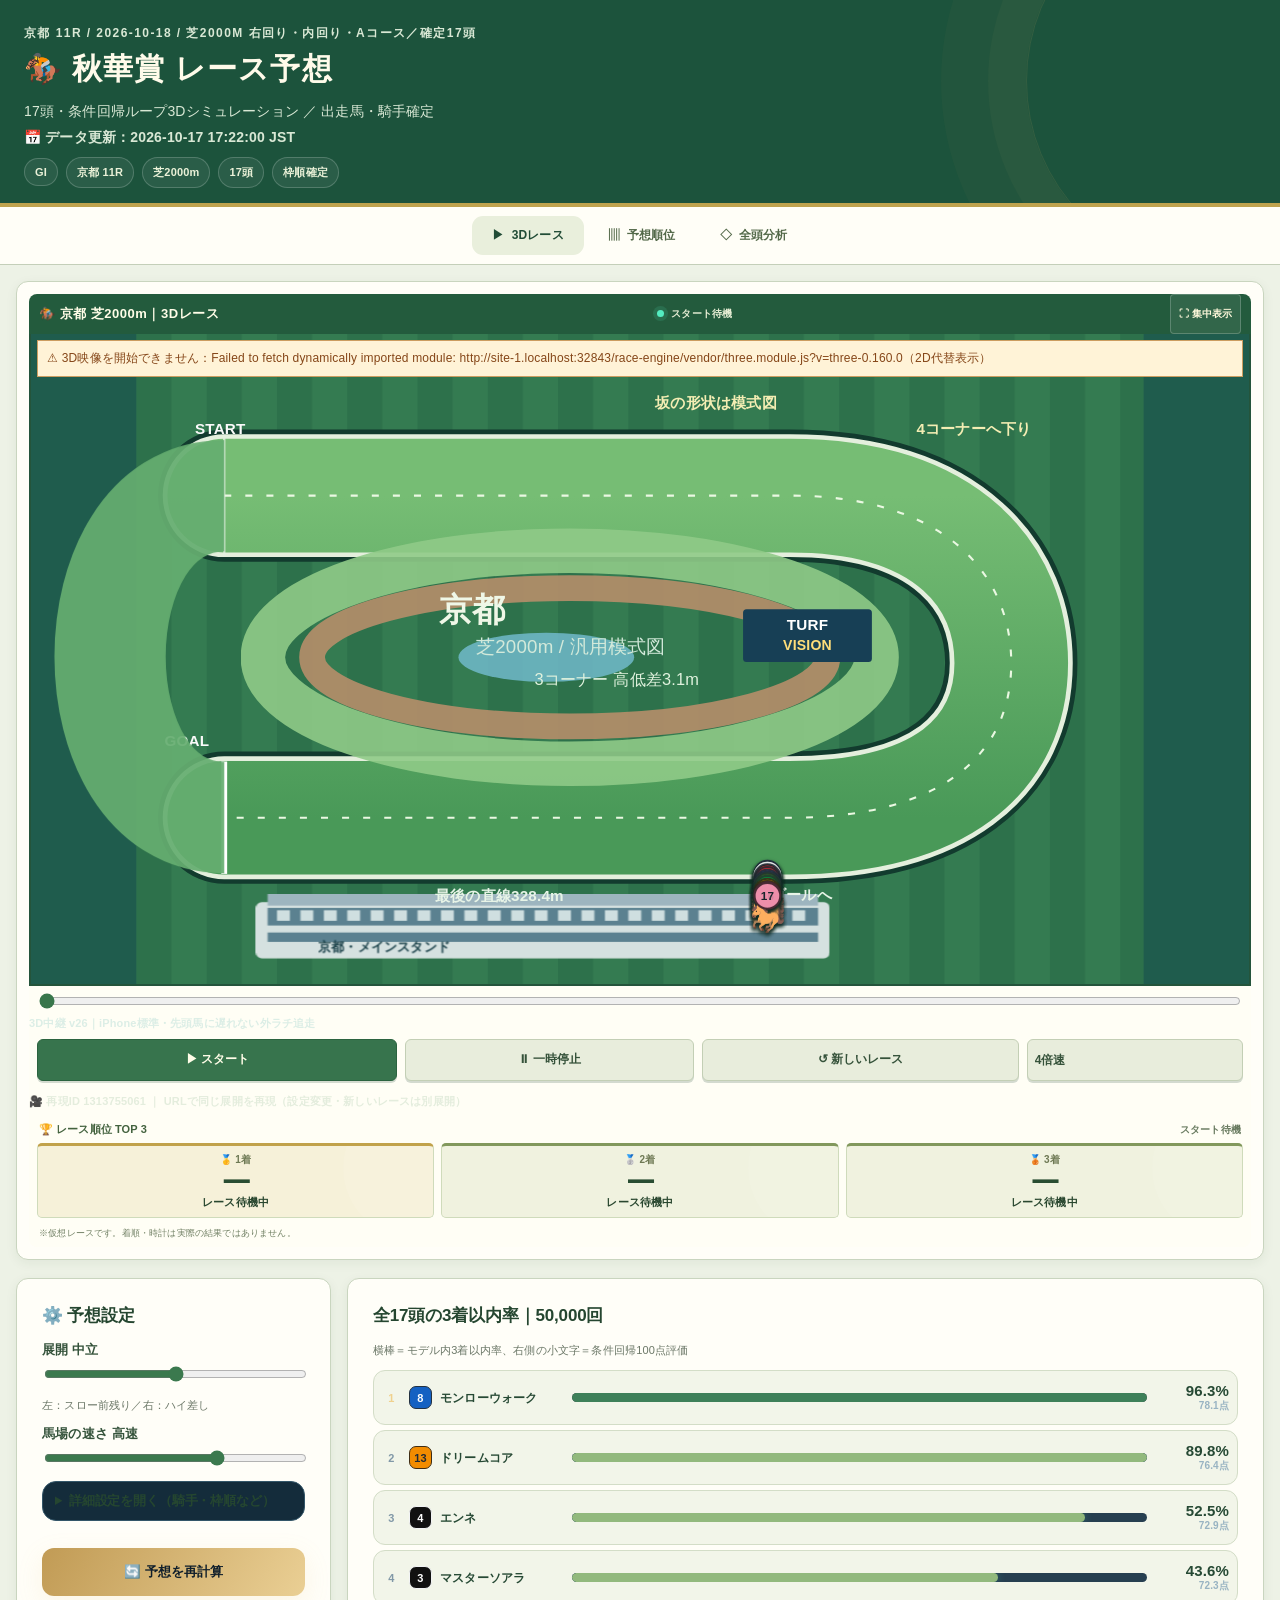
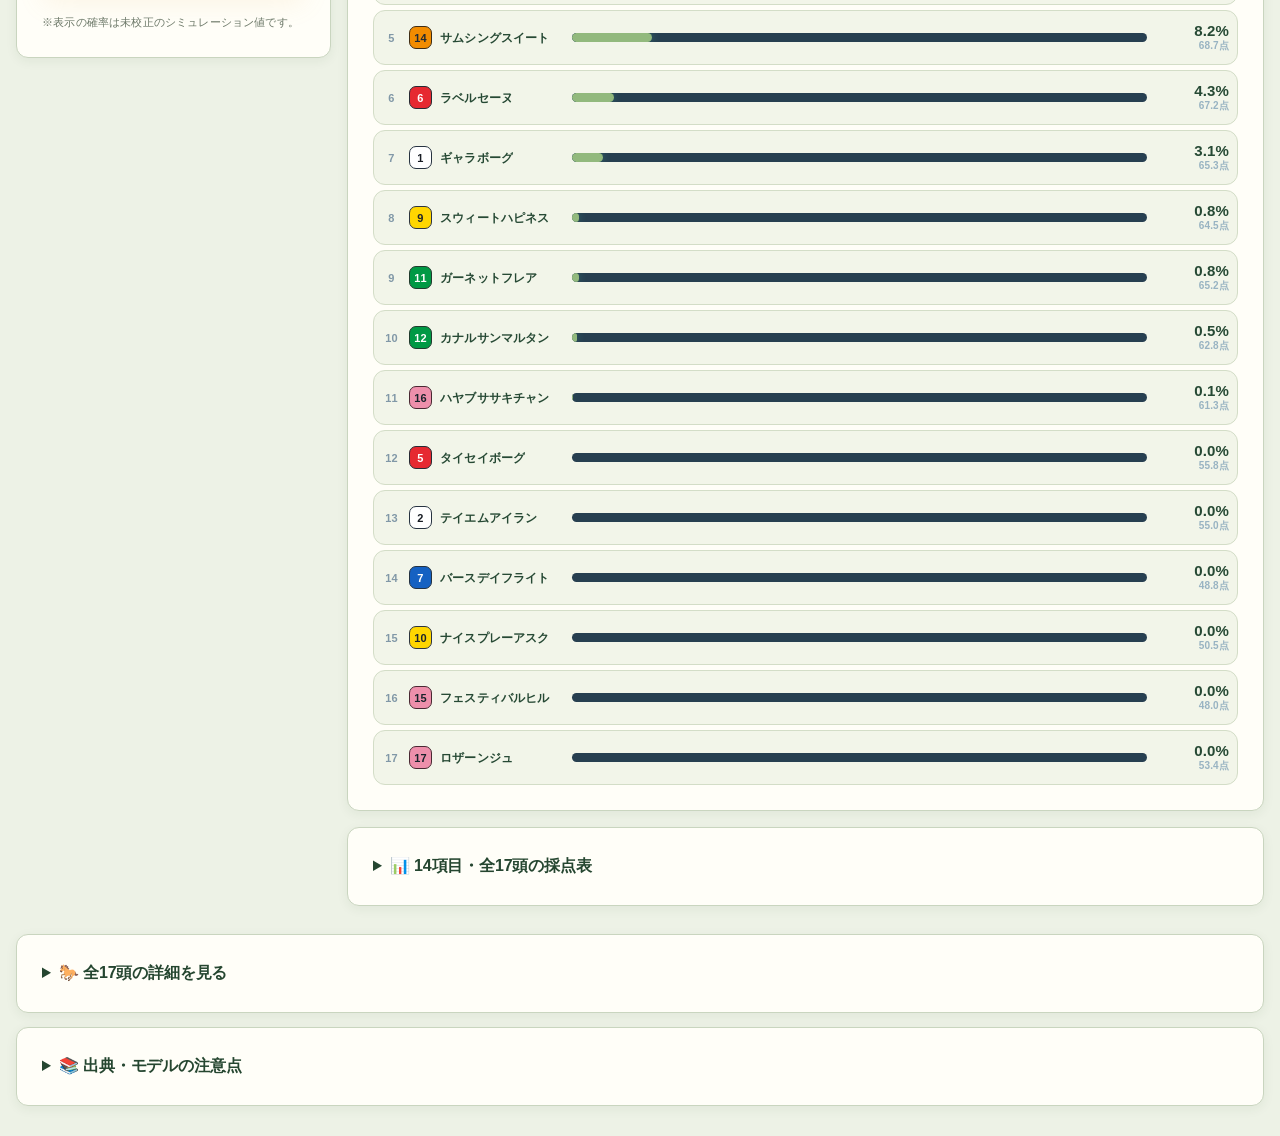
==== commit 1df61f86: "Bump announcer overlay assets and align smoke checks to clean v33" ====
--- a/race-engine/index.html
+++ b/race-engine/index.html
@@ -140,7 +140,7 @@
 .horse-score-table{min-width:260px;margin:10px 0}
 .horse-score-table td:first-child{white-space:normal}
 @media(max-width:590px){.weight-controls{grid-template-columns:1fr}}
-</style><link rel="stylesheet" href="./assets/premium-mobile.css?v=ui-v1"><link rel="stylesheet" href="./assets/race-cinematics.css?v=announcer-pixel-v31"></head><body>
+</style><link rel="stylesheet" href="./assets/premium-mobile.css?v=ui-v1"><link rel="stylesheet" href="./assets/race-cinematics.css?v=announcer-clean-v33"></head><body>
 <header><p>レース設定を読み込み中</p><h1>🏇 共通レースシミュレーター</h1><p>14項目の条件回帰ループ予想</p></header><div class="wrap"><div class="hero-race"><section class="card"><h2>レースシミュレーション</h2>
 <div class="live-sim" id="live-sim">
  <div class="live-head"><strong>3D RACE · 🐎 自然ギャロップ v16</strong><span class="live-status" id="live-status">スタート待機</span></div>
@@ -212,7 +212,7 @@
  window.SWAN_LOOP=createRegression(config,window.SWAN_FACTORS);
  window.RACE_SIM=createSimulator(config,window.SWAN_LOOP);
  await import('./app.js?v=race-pack-v1-20261022');
- await import('./renderer.js?v=race-pack-v1-announcer32-camera28');
+ await import('./renderer.js?v=race-pack-v1-announcer33-camera28');
  await import('./assets/premium-mobile.js?v=cinema-v1');
 } catch(e){
  console.error('Race engine initialization failed',e);
--- a/race-engine/assets/race-cinematics.css
+++ b/race-engine/assets/race-cinematics.css
@@ -180,3 +180,14 @@
  #race-commentary-text{font-size:10px;line-height:1.3;margin-top:3px}#race-commentary-title{font-size:7px}
  #race-course-guide{display:none}.cinema-phase{top:39px}.race-distance{top:39px}
 }
+
+/* Frameless announcer: keep the original portrait unmodified and blend its black
+   backdrop into the commentary bar; no badges, boxes, or speech bubble. */
+#race-commentary-panel{background:#080b0d;border-top:0;box-shadow:none;color:#f4f5f3}
+#race-commentary-panel[data-tone=winner]{background:#080b0d;border-top:0}
+.race-announcer,#race-commentary-panel[data-tone=winner] .race-announcer{border:0;border-radius:0;background:#080b0d;box-shadow:none;overflow:visible;display:flex;align-items:center;justify-content:center}
+.race-announcer img{width:100%;height:100%;object-fit:contain;background:transparent;image-rendering:pixelated}
+.race-speech,#race-commentary-panel[data-tone=winner] .race-speech{min-height:0;padding:5px 8px;background:transparent;border:0;border-radius:0;box-shadow:none}
+.race-speech:before{display:none}
+#race-commentary-text{color:#f5f5f2;margin:0;text-shadow:0 1px 2px #000}
+.race-commentary-channel,.race-speech-header,#race-commentary-title{display:none!important}
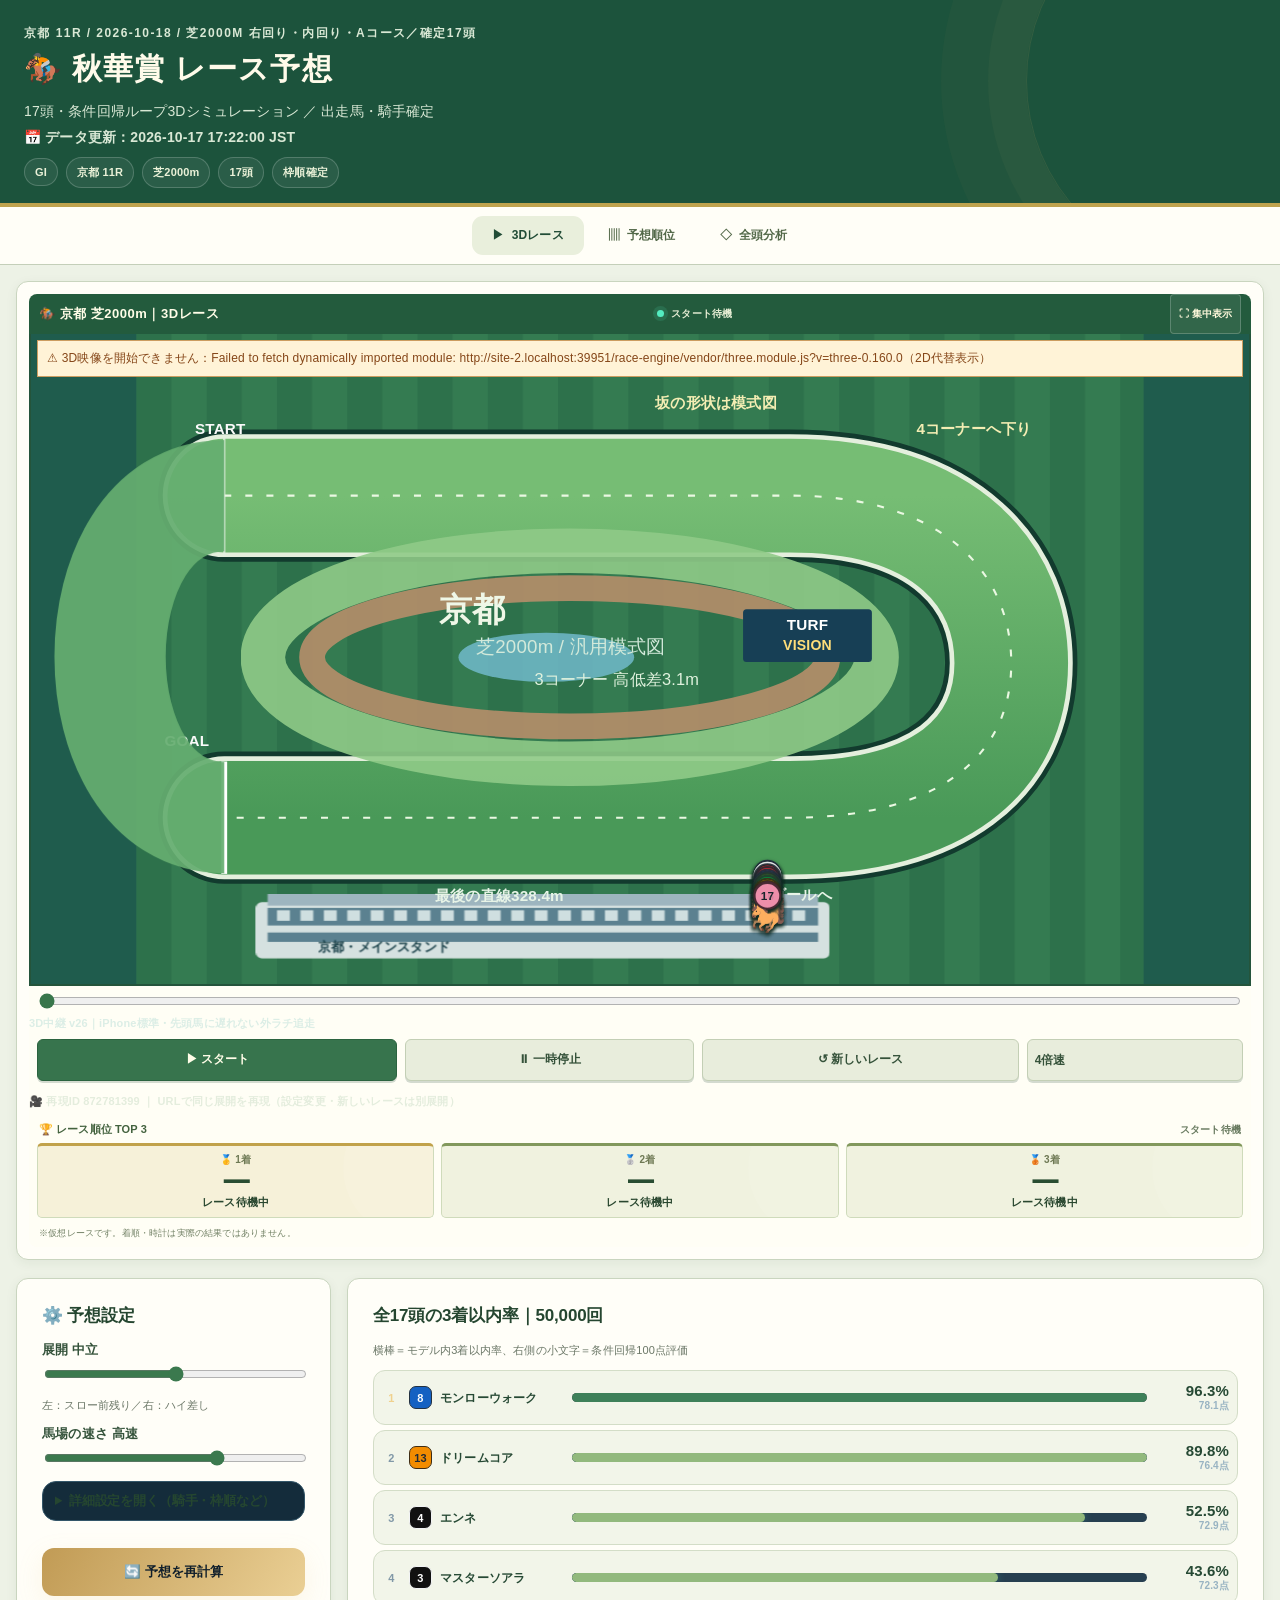
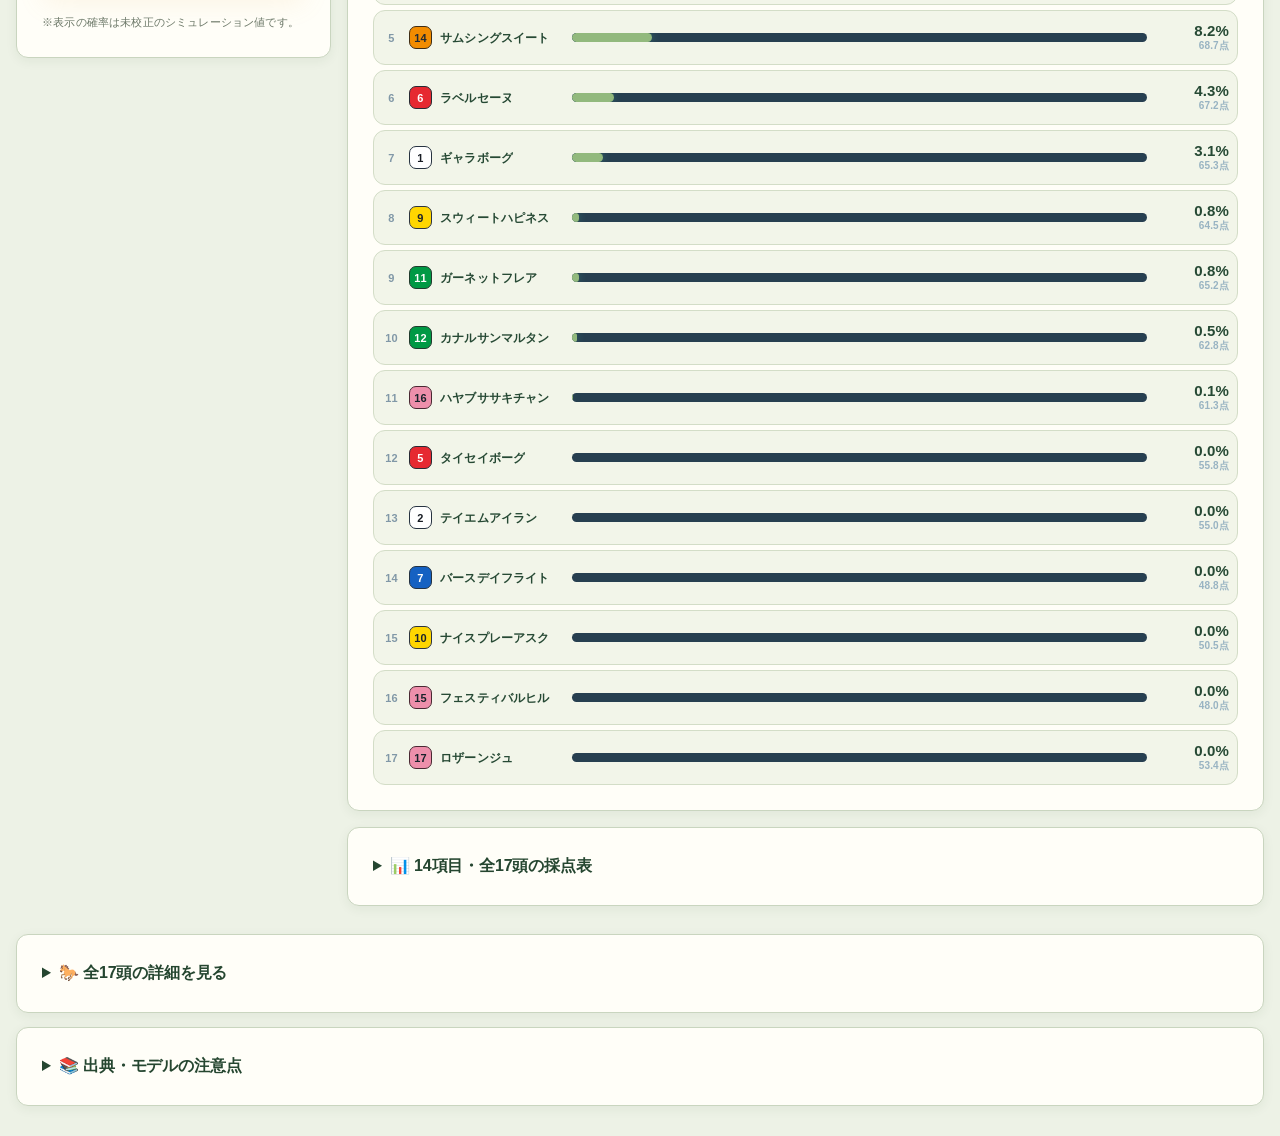
==== commit 7c03f018: "Update Kikka 2026: October 23 reviews, assumed heavy going, 15 conditional simulations Preserve clea" ====
--- a/race-engine/index.html
+++ b/race-engine/index.html
@@ -197,7 +197,7 @@
 try {
  const raceId=new URLSearchParams(location.search).get('race')||'shuka-2026';
  if(!/^[a-z0-9]+(?:-[a-z0-9]+)*$/.test(raceId)||raceId.length>60)throw Error('不正なレースID');
- const {default:config}=await import('./races/'+raceId+'.js?v=20261022instant43');
+ const {default:config}=await import('./races/'+raceId+'.js?v=20261023heavy');
  if(config.schemaVersion!==1||config.id!==raceId)throw Error('レース設定の形式が不正です');
  if(!Array.isArray(config.horses)||config.horses.length<3||config.horses.length>18)throw Error('出走頭数は3〜18頭');
  if(config.horses.some((h,i)=>h.no!==i+1||!h.name))throw Error('馬番は1からの連番');
@@ -211,7 +211,7 @@
  window.SWAN_FACTORS=createFactors(config);
  window.SWAN_LOOP=createRegression(config,window.SWAN_FACTORS);
  window.RACE_SIM=createSimulator(config,window.SWAN_LOOP);
- await import('./app.js?v=race-pack-v1-20261022');
+ await import('./app.js?v=race-pack-v1-20261023heavy');
  await import('./renderer.js?v=race-pack-v1-announcer33-camera28');
  await import('./assets/premium-mobile.js?v=cinema-v1');
 } catch(e){
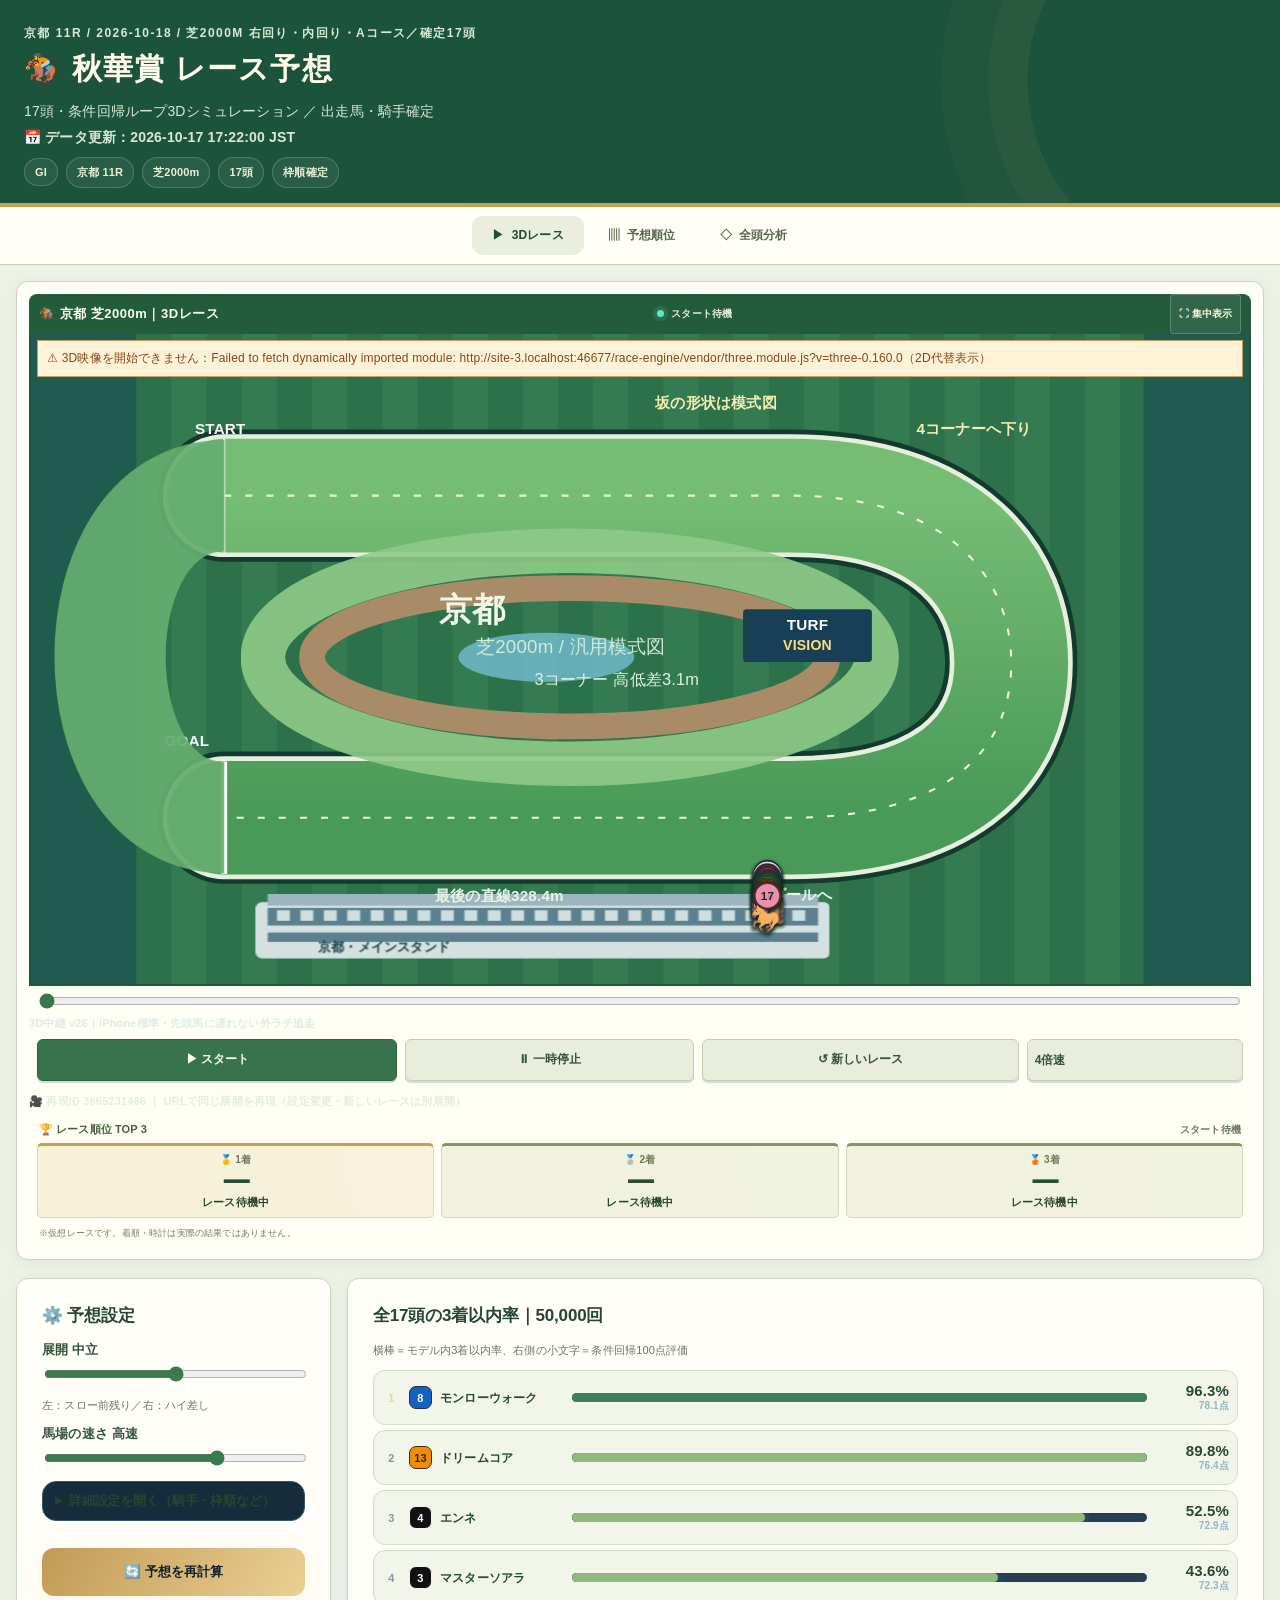
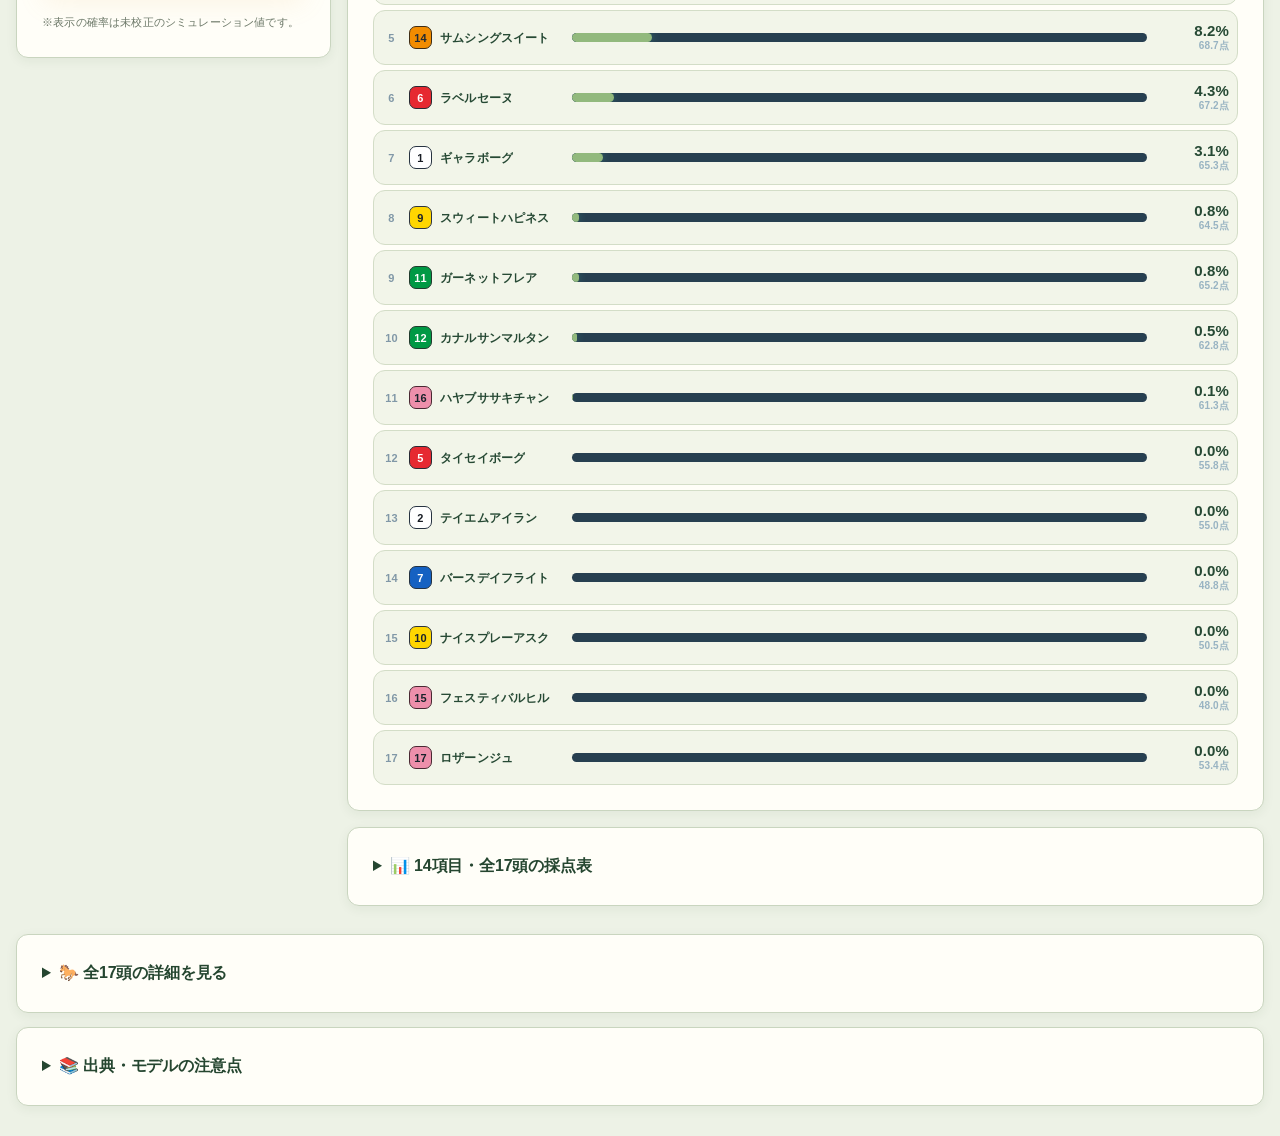
==== commit 2cce3c85: "Load transparent announcer v34 and invalidate cached modules" ====
--- a/race-engine/index.html
+++ b/race-engine/index.html
@@ -140,7 +140,7 @@
 .horse-score-table{min-width:260px;margin:10px 0}
 .horse-score-table td:first-child{white-space:normal}
 @media(max-width:590px){.weight-controls{grid-template-columns:1fr}}
-</style><link rel="stylesheet" href="./assets/premium-mobile.css?v=ui-v1"><link rel="stylesheet" href="./assets/race-cinematics.css?v=announcer-clean-v33"></head><body>
+</style><link rel="stylesheet" href="./assets/premium-mobile.css?v=ui-v1"><link rel="stylesheet" href="./assets/race-cinematics.css?v=announcer-transparent-v34"></head><body>
 <header><p>レース設定を読み込み中</p><h1>🏇 共通レースシミュレーター</h1><p>14項目の条件回帰ループ予想</p></header><div class="wrap"><div class="hero-race"><section class="card"><h2>レースシミュレーション</h2>
 <div class="live-sim" id="live-sim">
  <div class="live-head"><strong>3D RACE · 🐎 自然ギャロップ v16</strong><span class="live-status" id="live-status">スタート待機</span></div>
@@ -212,7 +212,7 @@
  window.SWAN_LOOP=createRegression(config,window.SWAN_FACTORS);
  window.RACE_SIM=createSimulator(config,window.SWAN_LOOP);
  await import('./app.js?v=race-pack-v1-20261023heavy');
- await import('./renderer.js?v=race-pack-v1-announcer33-camera28');
+ await import('./renderer.js?v=race-pack-v1-announcer34-camera28');
  await import('./assets/premium-mobile.js?v=cinema-v1');
 } catch(e){
  console.error('Race engine initialization failed',e);
--- a/race-engine/assets/race-cinematics.css
+++ b/race-engine/assets/race-cinematics.css
@@ -191,3 +191,11 @@
 .race-speech:before{display:none}
 #race-commentary-text{color:#f5f5f2;margin:0;text-shadow:0 1px 2px #000}
 .race-commentary-channel,.race-speech-header,#race-commentary-title{display:none!important}
+
+/* v34: transparent full-height front-facing announcer, no crop or frame. */
+#race-commentary-panel{height:clamp(100px,17vh,180px);padding:0 12px 0 0;gap:8px;align-items:stretch}
+.race-announcer,#race-commentary-panel[data-tone=winner] .race-announcer{height:100%;width:auto;aspect-ratio:77/88;flex:0 0 auto;align-self:stretch;overflow:visible;background:transparent}
+.race-announcer img{width:100%;height:100%;object-fit:contain;object-position:center bottom;background:transparent}
+.race-speech{display:flex;align-items:center;min-height:0}
+#race-commentary-text{font-size:clamp(13px,1.9vw,20px);line-height:1.45}
+@media(max-width:700px){#race-commentary-panel{height:clamp(96px,16vh,150px);padding:0 8px 0 0;gap:5px}.race-announcer{height:100%;width:auto;aspect-ratio:77/88}#race-commentary-text{font-size:clamp(12px,3.2vw,17px)}}
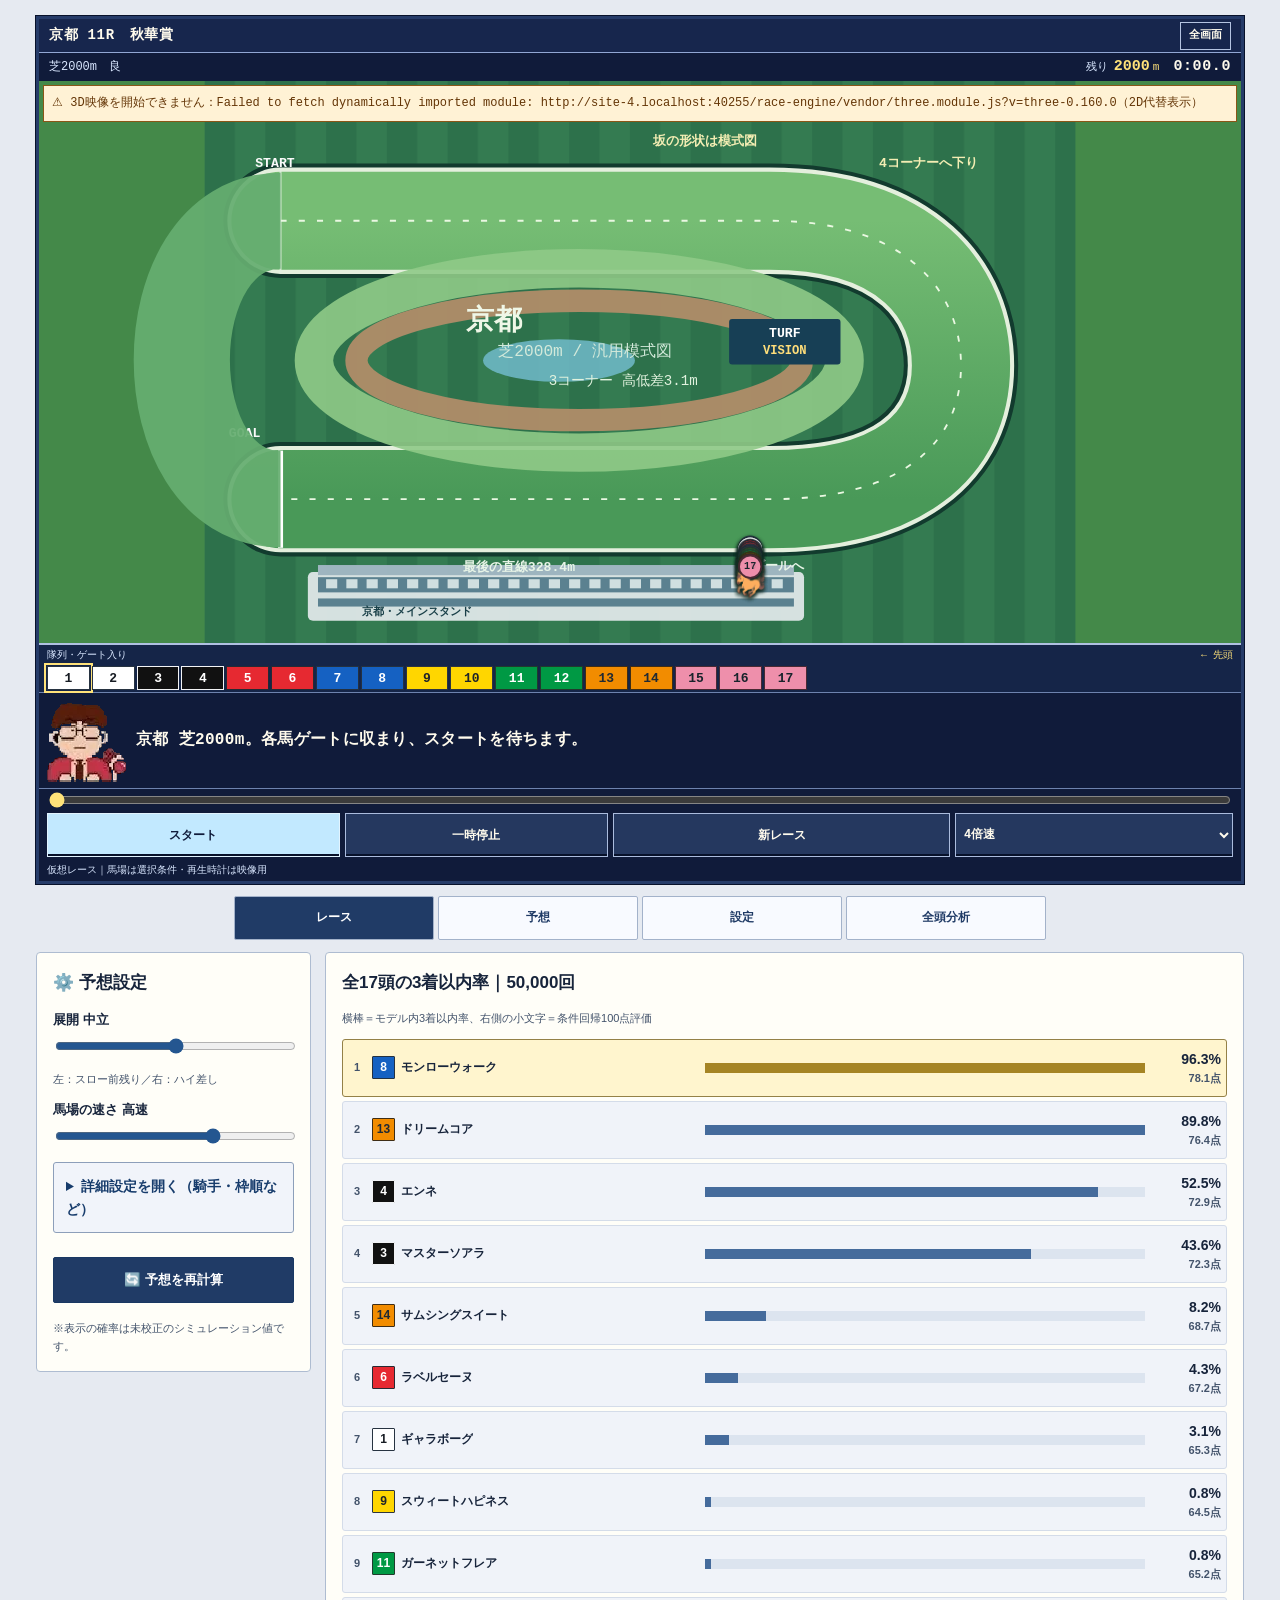
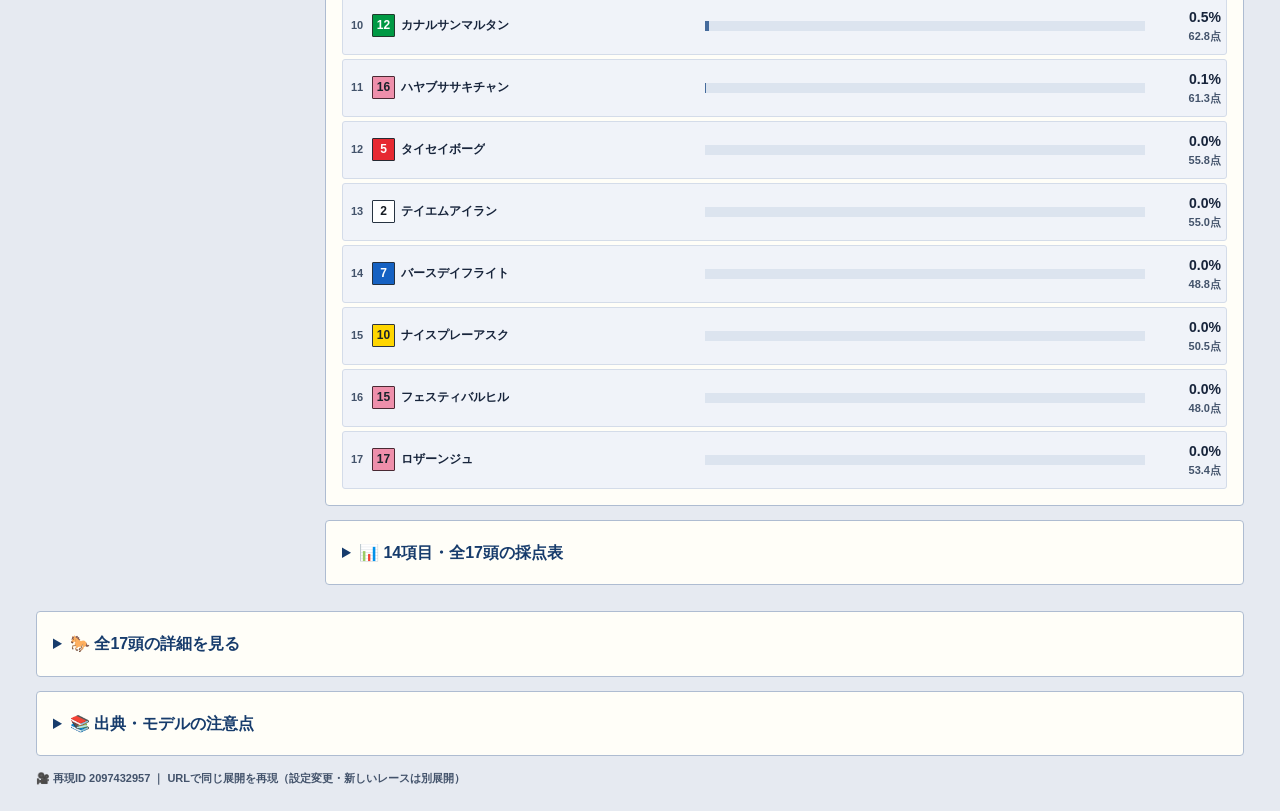
==== commit 80959876: "Rebuild race UI as compact retro HUD with visible pack order Keep all 18 markers in a separate flow " ====
--- a/race-engine/index.html
+++ b/race-engine/index.html
@@ -140,14 +140,14 @@
 .horse-score-table{min-width:260px;margin:10px 0}
 .horse-score-table td:first-child{white-space:normal}
 @media(max-width:590px){.weight-controls{grid-template-columns:1fr}}
-</style><link rel="stylesheet" href="./assets/premium-mobile.css?v=ui-v1"><link rel="stylesheet" href="./assets/race-cinematics.css?v=announcer-transparent-v34"></head><body>
+</style><link rel="stylesheet" href="./assets/race-cinematics.css?v=retro-flow-v1"></head><body>
 <header><p>レース設定を読み込み中</p><h1>🏇 共通レースシミュレーター</h1><p>14項目の条件回帰ループ予想</p></header><div class="wrap"><div class="hero-race"><section class="card"><h2>レースシミュレーション</h2>
 <div class="live-sim" id="live-sim">
  <div class="live-head"><strong>3D RACE · 🐎 自然ギャロップ v16</strong><span class="live-status" id="live-status">スタート待機</span></div>
+ <div class="live-readout" aria-label="レース情報"><span id="race-surface-mode"></span><div class="race-distance"><strong id="race-meters">1400</strong><span id="race-meters-label">m</span><small id="race-speed-label">4×</small></div><span class="broadcast-clock" id="broadcast-clock" aria-label="仮想レースの再生時計">0:00.0</span></div>
  <div class="live-stats"><div class="live-stat"><span>レース経過（仮想）</span><b id="live-clock">00:00</b></div><div class="live-stat"><span>残り距離</span><b id="live-distance">1400m</b></div><div class="live-stat"><span>現在の区間</span><b id="live-section">発走前</b></div></div>
  <details class="camera-more"><summary>📷 カメラ視点を変更</summary><div class="camera-controls" id="camera-controls" style="display:none"><button data-camera="wide">🏟️ コース全景</button><button data-camera="gate">🚦 ゲートを見る</button><button data-camera="follow" class="cam-active">🎥 外ラチ側・追走</button><button data-camera="horse">🐴 アニメ馬アップ</button><button data-camera="finish">🏁 ゴール前</button><button data-camera="2d">2D模式図</button><span id="three-status">3Dモデル読み込み中…</span></div></details><div class="live-screen">
  <div id="three-stage" style="display:none"><div class="track-broadcast"><b>京都 11R · 🐎 v16</b><span>スワンステークス GII｜芝1400m（外）</span></div><div class="track-broadcast-bottom">🏇 RACE SIMULATOR <span id="horse-model-version">MODEL LOADING</span></div>
- <div class="broadcast-clock" id="broadcast-clock">0:00.0</div>
  <div class="broadcast-course"><svg viewBox="0 0 210 78" aria-label="コース進行図"><rect x="5" y="6" width="200" height="66" rx="33" fill="#296e50" stroke="#d8efc9" stroke-width="4"/><rect x="17" y="17" width="176" height="44" rx="22" fill="#43875b" stroke="#9bdb6b" stroke-width="6"/><circle id="broadcast-dot" cx="23" cy="39" r="6" fill="#ffda57" stroke="#fff" stroke-width="2"/></svg><span id="broadcast-distance">残り 1400m</span></div>
  <div class="broadcast-commentary"><span class="broadcast-mic">🎙️</span><div><strong id="broadcast-leader">スタート前</strong><span id="broadcast-comment">レース発走前</span></div></div></div>
  <svg id="kyoto-map" viewBox="0 0 860 555" role="img" aria-label="競走馬の汎用コース模式図">
@@ -176,9 +176,10 @@
   <text class="marker" x="525" y="483">← ゴールへ</text>
   <g id="kyoto-horses"></g>
  </svg></div>
+ <div id="race-observation" class="race-observation"></div>
  <input type="range" min="0" max="1000" value="0" id="live-scrub" aria-label="レースの再生位置"/>
- <div id="race-engine-build" style="font:600 11px sans-serif;color:#dceee6;margin:4px 0">3D中継 v26｜iPhone標準・先頭馬に遅れない外ラチ追走</div><div class="live-buttons"><button id="live-play">▶ スタート</button><button id="live-pause" style="background:#4c646b">⏸ 一時停止</button><button id="live-reset" style="background:#4c646b">↺ 新しいレース</button><select id="live-rate" aria-label="再生速度"><option value="1">1倍速</option><option value="2">2倍速</option><option value="4" selected>4倍速</option><option value="8">8倍速</option><option value="16">16倍速</option><option value="instant">即ゴール</option></select></div>
- <div class="result-head"><strong>🏆 レース順位 TOP 3</strong><span id="result-state">スタート待機</span></div>
+ <div class="live-buttons"><button id="live-play">スタート</button><button id="live-pause">一時停止</button><button id="live-reset">新レース</button><select id="live-rate" aria-label="再生速度"><option value="1">1倍速</option><option value="2">2倍速</option><option value="4" selected>4倍速</option><option value="8">8倍速</option><option value="16">16倍速</option><option value="instant">即ゴール</option></select></div>
+ <div class="result-head"><strong>仮想レース結果</strong><span id="result-state">スタート待機</span></div>
  <div id="race" class="top3-results" aria-live="off"></div>
  <div class="live-leaders" id="live-leaders" style="margin-top:10px"></div>
  <p class="live-note">※仮想レースです。着順・時計は実際の結果ではありません。</p>
@@ -211,9 +212,9 @@
  window.SWAN_FACTORS=createFactors(config);
  window.SWAN_LOOP=createRegression(config,window.SWAN_FACTORS);
  window.RACE_SIM=createSimulator(config,window.SWAN_LOOP);
- await import('./app.js?v=race-pack-v1-20261023heavy');
- await import('./renderer.js?v=race-pack-v1-announcer34-camera28');
- await import('./assets/premium-mobile.js?v=cinema-v1');
+ await import('./app.js?v=retro-flow-v1');
+ await import('./renderer.js?v=retro-flow-v1-camera28');
+ await import('./assets/premium-mobile.js?v=retro-flow-v1');
 } catch(e){
  console.error('Race engine initialization failed',e);
  const errorBox=document.getElementById('bootstrap-error');
--- a/race-engine/assets/race-cinematics.css
+++ b/race-engine/assets/race-cinematics.css
@@ -1,201 +1,154 @@
-/* CEL RACE v10: clear turf, cream/green game UI, four camera cuts.
-   Single presentation layer; core scoring and sampled results are unchanged. */
-:root{--ui-bg:#eff3e7;--ui-panel:#fffef7;--ui-text:#213c30;--ui-muted:#677b6d;--ui-gold:#c3a548;--ui-emerald:#28714b;--ui-border:#cbd7c5;--ui-shadow:0 5px 20px #24442a12;color-scheme:light}
-html{background:#edf2e6;scroll-behavior:smooth}
-body{background:#edf2e6!important;color:#223c30!important;font-family:-apple-system,BlinkMacSystemFont,'Hiragino Kaku Gothic ProN','Yu Gothic',sans-serif}
-body>header{background:#1c533c!important;color:#fffbea!important;border-bottom:4px solid #bfa34e!important;box-shadow:none!important;border-radius:0!important;padding:20px 24px 15px!important}
-body>header h1{color:#fffbea!important;font-size:clamp(20px,3vw,30px)!important;letter-spacing:.04em}
-body>header p{color:#d9e8d5!important}
-.premium-hero-summary{display:none!important}
-.premium-header-meta{margin-top:8px!important}
-.premium-meta-chip{color:#eaf1d8!important;background:#ffffff10!important;border-color:#ffffff30!important}
-.premium-nav{background:#fffef7!important;border-bottom:1px solid #c4cfb9!important;box-shadow:none!important}
-.premium-nav a{color:#536949!important}
-.premium-nav a[aria-current=page]{background:#e9efdc!important;color:#214c36!important;border-color:#91af7c!important}
-.wrap{max-width:1320px!important;padding:16px!important}
-.card{background:#fffef8!important;border:1px solid #c9d5bf!important;box-shadow:0 3px 12px #273e2710!important;border-radius:12px!important;color:#203a2e!important}
-.card h2,.card h3,.card summary{color:#254630!important}
-.card .small,.card .tiny-disclaimer{color:#6b7767!important}
-.card a{color:#236b55!important}
-.card input[type=range]{accent-color:#3b794e}
-.card label,.weight-row label,.weight-summary{color:#35533b!important}
-.card select{background:#f7f8ee!important;color:#254630!important;border:1px solid #b8c9ad!important}
-.bar{background:#f2f5e9!important;color:#284531!important;border-color:#d3ddc7!important;box-shadow:none!important}
-.bar .n,.bar .horse-label,.bar .val{color:#264934!important}
-.bar .fill{background:#92b97d!important}
-.bar:first-child .fill{background:#3e8059!important}
-.horse{background:#f6f7ec!important;color:#294331!important;border-color:#c3d2b9!important}
-.hero-race>.card{padding:12px!important}
-.hero-race>.card>h2{display:none!important}
-.hero-race .live-sim{background:#fffef5!important;padding:0!important;border:0!important;border-radius:8px!important;box-shadow:none!important;overflow:hidden}
-.hero-race .live-head{display:flex;align-items:center;gap:10px;min-height:40px;padding:0 10px!important;background:#235b3d;color:#fffde8;border:0!important;margin:0!important}
-.hero-race .live-head>strong{font-size:13px!important;color:#fffde8!important;letter-spacing:.04em;white-space:nowrap;overflow:hidden;text-overflow:ellipsis}
-.hero-race .live-status{color:#e6edd4!important;background:none!important;border:0!important;font-size:10px!important;padding:0!important;margin-left:auto}
-#premium-focus-button{background:#ffffff12!important;color:#fff9dc!important;border:1px solid #ffffff35!important;border-radius:4px!important;padding:5px 8px!important;font-size:10px!important;white-space:nowrap;box-shadow:none!important}
-.live-stats,.camera-more,#premium-camera-cycle,#camera-controls,#jra-jockey-cap-legend,.broadcast-commentary,.broadcast-course,.track-broadcast-bottom{display:none!important}
-.hero-race .live-screen{position:relative!important;border:2px solid #24543b!important;border-top:0!important;border-radius:0!important;margin:0!important;overflow:hidden;box-shadow:none!important}
-.hero-race #three-stage{display:block;height:clamp(350px,52vw,650px)!important;position:relative!important;overflow:hidden;isolation:isolate;background:#8aba58!important}
-#three-stage canvas{display:block;width:100%;height:100%;image-rendering:auto!important}
-.hero-race #kyoto-map{max-height:650px;display:block}
-.hero-race #kyoto-map.svg-hidden{display:none!important}
-.hero-race #three-stage[style*="display: none"]{display:none!important}
-.track-broadcast{position:absolute!important;top:10px!important;left:12px!important;z-index:20!important;max-width:70%!important;border:0!important;border-left:4px solid #e6c659!important;border-radius:2px!important;background:#224e39e8!important;padding:7px 12px!important;box-shadow:0 2px 0 #0002!important;color:#fffde9!important;display:flex!important;gap:10px;align-items:center}
-.track-broadcast b{color:#f5d765!important;background:none!important;font-size:14px!important;padding:0!important}
-.track-broadcast span{font-size:12px!important;color:#fffde9!important}
-.broadcast-clock{position:absolute!important;right:12px!important;top:10px!important;z-index:20;padding:7px 11px!important;border-radius:2px!important;background:#244f3be8!important;color:#fffce3!important;font-size:19px!important;border:0!important;box-shadow:0 2px 0 #0002!important}
-#race-cinematic-overlay{position:absolute;inset:0;z-index:14;pointer-events:none;overflow:hidden;color:#fffde8}
-.cinema-phase{position:absolute;top:56px;left:14px;padding:0;text-shadow:0 1px 2px #203c28;font-weight:800}
-.cinema-phase-kicker{display:block;font-size:9px;letter-spacing:.11em;color:#f5edc8}
-.cinema-phase strong{display:block;font-size:17px;line-height:1.4;color:#fffef3}
-#cinema-phase-sub{display:none}
-.race-distance{position:absolute;right:14px;top:57px;display:flex;align-items:baseline;gap:3px;text-shadow:0 2px 2px #26422d}
-.race-distance strong{font-size:31px;line-height:1;font-weight:900;font-variant-numeric:tabular-nums;color:#fffde7}
-.race-distance>span{font-size:14px}
-.race-distance small{position:absolute;top:34px;right:0;white-space:nowrap;font-size:10px;color:#fff8c3}
-#race-course-guide{position:absolute;right:12px;top:115px;z-index:15;width:102px;display:flex;flex-direction:column;align-items:center;color:#fffde8;text-shadow:0 1px 2px #24402b;pointer-events:none;background:#214a332b;border-radius:6px;padding:4px 5px}
-#race-course-guide svg{display:block;width:100%;height:56px}
-#race-course-position{font-size:10px;font-weight:800;line-height:1.2}
-#race-course-guide small{font-size:8px;opacity:.85}
-.race-tracking{position:absolute;left:0;right:0;bottom:0;min-height:56px;padding:5px 13px 9px;background:#254f3bea;border-top:2px solid #d2c16e;color:#fffce4}
-.tracking-meta{display:flex;justify-content:space-between;font-size:9px;letter-spacing:.06em;margin-bottom:5px;color:#dce7cc}
-#race-tracking-field{display:flex;align-items:center;justify-content:flex-end;gap:5px;min-height:23px}
-.tracking-number{display:grid;place-items:center;width:24px;height:23px;border:1px solid;border-radius:4px;font-size:12px;line-height:1;font-weight:900;box-shadow:0 2px 0 #0003;flex:0 1 24px;min-width:0}
-#race-arrival{position:absolute;left:14px;top:102px;font-size:13px;font-weight:800;padding:0;color:#fff9bc;text-shadow:0 1px 2px #152e1e}
-.cinema-finish{position:absolute;left:12px;top:102px;padding:9px 12px;background:#fffdeeec;color:#26452e;border:1px solid #d2bf69;border-radius:4px;opacity:0;visibility:hidden;transform:translateY(-3px);transition:opacity .18s,transform .18s;box-shadow:0 2px 5px #18352018;width:228px}
-.cinema-finish-visible{opacity:1;visibility:visible;transform:none}
-.cinema-finish>small{font-size:10px;letter-spacing:.1em;color:#5b704e;display:block;border-bottom:1px solid #b9c6a8;padding-bottom:5px;margin-bottom:4px}
-.cinema-podium-row{display:flex;align-items:center;gap:7px;padding:3px 0;font-size:11px}
-.cinema-podium-row>span{width:24px;font-weight:800;color:#6c764b}
-.cinema-podium-row>strong{font-size:12px;min-width:0;white-space:nowrap;overflow:hidden;text-overflow:ellipsis}
-.cinema-result-cap{display:grid;place-items:center;width:23px;height:21px;border:1px solid;border-radius:3px;font-size:11px;flex-shrink:0}
-.hero-race #live-scrub{display:block;margin:7px 10px!important;width:calc(100% - 20px)!important;height:16px;accent-color:#38764b}
-.hero-race .live-buttons{position:static!important;display:grid!important;grid-template-columns:1.25fr 1fr 1.1fr .75fr!important;gap:8px!important;padding:4px 8px 8px!important;margin:0!important;background:transparent!important;border:0!important;box-shadow:none!important}
-.hero-race .live-buttons button,.hero-race .live-buttons select{margin:0!important;height:42px!important;min-height:0!important;border-radius:6px!important;font-size:12px!important;font-weight:800!important;box-shadow:0 2px 0 #19432a30!important;border:1px solid #c3cfb5!important;background:#e8eddc!important;color:#35523a!important;padding:0 7px!important;min-width:0!important;width:100%!important}
-.hero-race .live-buttons #live-play{background:#37744d!important;color:#fffde8!important;border-color:#2b633f!important}
-.hero-race .result-head{display:flex;padding:6px 10px!important;margin:0!important;border:0!important;font-size:11px;color:#5d7254}
-.hero-race .result-head strong{font-size:11px!important;color:#43623e!important}
-.hero-race #result-state{font-size:10px;color:#697b60!important}
-.hero-race .top3-results{display:grid!important;grid-template-columns:repeat(3,minmax(0,1fr))!important;gap:7px!important;padding:0 8px 8px!important;margin:0!important}
-.hero-race .place-card{background:#f0f2df!important;color:#29472f!important;box-shadow:none!important;border:1px solid #cfdbbb!important;border-top:3px solid #82985c!important;border-radius:5px!important;padding:7px!important;min-width:0;text-align:center}
-.hero-race .place-card.place-1{border-top-color:#c1a24a!important;background:#f6f1d9!important}
-.hero-race .place-rank{color:#6e7954!important;font-size:10px!important;font-weight:800}
-.hero-race .place-number{font-size:25px!important;color:#294d32!important;line-height:1.1!important}
-.hero-race .place-name{font-size:11px!important;color:#29472f!important;line-height:1.4!important;white-space:nowrap;overflow:hidden;text-overflow:ellipsis}
-.hero-race .place-frame{width:24px;height:24px;font-size:13px}
-.hero-race .live-leaders{display:none!important}
-.hero-race .live-note{color:#718064!important;font-size:9px!important;padding:0 10px 7px!important;margin:0!important}
-#race-3d-warning{position:absolute;top:6px;left:6px;right:6px;padding:9px;z-index:100;background:#fff3d7;color:#854618;border:1px solid #cc9d60;font-size:12px}
-button:focus-visible,a:focus-visible,input:focus-visible,select:focus-visible{outline:3px solid #e8b94b!important;outline-offset:3px}
+/* RETRO RACE v1 — one skin, separate flow rows, no HUD-over-HUD positioning.
+   Presentation only: scoring, sampled order, pack trajectories and cameras are unchanged. */
+:root{color-scheme:light;--ui-bg:#e6eaf1;--ui-ink:#17243b;--ui-muted:#43536b;--race-bg:#101b3a;--race-line:#92a7d3;--race-ink:#fffbed;--race-gold:#ffe279;--race-commentary-height:96px}
+*{box-sizing:border-box}
+html{background:var(--ui-bg);scroll-behavior:smooth;scroll-padding-top:12px}
+body{margin:0;background:var(--ui-bg);color:var(--ui-ink);font:14px/1.6 -apple-system,BlinkMacSystemFont,"Hiragino Kaku Gothic ProN","Yu Gothic",sans-serif}
+body>header{position:absolute;width:1px;height:1px;padding:0;margin:-1px;overflow:hidden;clip-path:inset(50%);white-space:nowrap;border:0}
+.wrap{max-width:1240px;padding:16px;margin:auto}
+.hero-race>.card{padding:0;margin:0;border:0;border-radius:0;box-shadow:none;background:none}
+.hero-race>.card>h2,.live-stats,.camera-more,#camera-controls,#jra-jockey-cap-legend,.live-leaders,.track-broadcast,.track-broadcast-bottom,.broadcast-course,.broadcast-commentary,#race-course-guide,.cinema-phase,#race-arrival,.cinema-finish,#race-engine-build{display:none!important}
+.hero-race .live-sim{
+ display:grid;grid-template-areas:"head" "readout" "screen" "observation" "scrub" "controls" "note";
+ grid-template-rows:34px 28px minmax(0,1fr) auto 22px 50px auto;
+ height:min(900px,calc(100svh - 32px));min-height:620px;gap:0;padding:0;
+ color:var(--race-ink);background:var(--race-bg);border:3px solid #263c69;border-radius:0;box-shadow:0 0 0 1px #07112a;overflow:visible;
+ font-family:"MS Gothic","Osaka-Mono","Hiragino Kaku Gothic ProN",monospace;
+}
+.live-head{grid-area:head;display:flex;flex-wrap:nowrap;align-items:center;justify-content:space-between;gap:8px;min-width:0;padding:0 10px;background:#17264d;border-bottom:1px solid var(--race-line)}
+.hero-race .live-head strong{font-size:14px;line-height:1.3;font-weight:800;color:var(--race-ink);letter-spacing:.05em;white-space:nowrap;overflow:hidden;text-overflow:ellipsis}
+.live-status{position:absolute;width:1px;height:1px;overflow:hidden;clip-path:inset(50%);padding:0;border:0}
+.live-status:before{display:none}
+#premium-focus-button{flex:none;min-height:28px;width:auto;margin:0;padding:2px 8px;color:#fffbed;background:#17264d;border:1px solid #b5c4e1;border-radius:0;font-family:inherit;font-size:11px;line-height:1.4;font-weight:700;box-shadow:none}
+.live-readout{grid-area:readout;display:grid;grid-template-columns:minmax(0,1fr) auto auto;align-items:center;gap:14px;min-width:0;padding:0 10px;color:#d9e7ff;background:#101b3a;font-size:12px;line-height:1.2}
+#race-surface-mode{white-space:nowrap;overflow:hidden;text-overflow:ellipsis}
+.broadcast-clock{position:static;padding:0;margin:0;color:#fffbed;background:none;border:0;border-radius:0;box-shadow:none;font-size:15px;font-weight:800;font-variant-numeric:tabular-nums;letter-spacing:.04em;pointer-events:none}
+.race-distance{position:static;display:flex;align-items:baseline;justify-content:flex-end;gap:3px;color:#ffe279;white-space:nowrap}
+.race-distance:before{content:"残り";font-size:11px;color:#d9e7ff;margin-right:3px}
+.race-distance strong{font-size:15px;line-height:1;font-weight:800;font-variant-numeric:tabular-nums;color:#ffe279}
+.race-distance>span{font-size:11px}
+#race-speed-label{display:none}
+.hero-race .live-screen{grid-area:screen;position:relative;min-height:0;width:100%;height:100%;margin:0;border:0;border-radius:0;overflow:hidden;background:#448949;box-shadow:none;isolation:isolate}
+.hero-race #three-stage{position:relative;width:100%;height:100%;min-height:0;max-height:none;background:#43894b;overflow:hidden}
+#three-stage canvas{display:block;width:100%;height:100%;image-rendering:auto}
+.hero-race #kyoto-map{display:block;width:100%;height:100%;max-height:none;object-fit:contain}
+#kyoto-map.svg-hidden{display:none!important}
+#race-cinematic-overlay{position:absolute;inset:0;pointer-events:none}
+.race-observation{grid-area:observation;display:grid;grid-template-rows:50px var(--race-commentary-height);min-width:0}
+.race-observation:empty{display:none}
+.race-tracking{position:static;width:100%;min-width:0;padding:4px 8px 5px;background:#152548;color:#fffbed;border-top:2px solid #b0c0e1;border-bottom:1px solid #6e83ae;overflow:visible}
+.tracking-meta{display:flex;justify-content:space-between;align-items:center;height:14px;margin:0 0 3px;font-size:10px;line-height:1;color:#d9e7ff}
+.tracking-meta span:last-child{color:#ffe279}
+#race-tracking-field{display:grid;grid-template-columns:repeat(var(--race-field,18),minmax(0,1fr));align-items:center;gap:2px;width:min(100%,760px);min-height:24px}
+.tracking-number{display:grid;place-items:center;min-width:0;width:100%;height:24px;border:1px solid;border-radius:0;font:800 clamp(10px,2.9vw,13px)/1 monospace;box-shadow:none;transform:none}
+.tracking-number:first-child{outline:2px solid #ffe279;outline-offset:1px}
+.tracking-number.winner-number{box-shadow:inset 0 -3px #ffe279;transform:none}
+#race-commentary-panel{position:static;display:flex;align-items:center;gap:10px;min-width:0;height:var(--race-commentary-height);padding:0 10px 0 4px;color:#fffbed;background:#101b3a;border:0;border-bottom:1px solid #6e83ae;box-shadow:none}
+#race-commentary-panel[data-tone=winner]{background:#101b3a}
+.race-announcer,#race-commentary-panel[data-tone=winner] .race-announcer{height:100%;width:auto;aspect-ratio:77/88;flex:0 0 auto;align-self:stretch;display:flex;align-items:flex-end;border:0;border-radius:0;background:transparent;box-shadow:none;overflow:visible}
+.race-announcer img,.race-announcer svg{display:block;width:100%;height:100%;object-fit:contain;object-position:center bottom;background:transparent;image-rendering:pixelated}
+.race-speech,#race-commentary-panel[data-tone=winner] .race-speech{flex:1;min-width:0;min-height:0;padding:4px 0;background:none;border:0;border-radius:0;box-shadow:none}
+.race-speech:before,.race-speech-header,.race-commentary-channel,#race-commentary-title{display:none!important}
+#race-commentary-text{display:block;margin:0;max-width:900px;overflow:visible;overflow-wrap:anywhere;font-size:clamp(12px,3.3vw,16px);font-weight:700;line-height:1.55;letter-spacing:.02em;color:#fffbed;text-shadow:none}
+.hero-race #live-scrub{grid-area:scrub;align-self:center;width:calc(100% - 20px);height:18px;margin:0 10px;accent-color:#ffe279;cursor:pointer;touch-action:pan-y}
+.hero-race .live-buttons{grid-area:controls;position:static;display:grid;grid-template-columns:1fr .9fr 1.15fr .95fr;align-items:center;gap:5px;margin:0;padding:2px 8px 4px;background:#101b3a;border:0;border-radius:0;box-shadow:none;backdrop-filter:none}
+.hero-race .live-buttons button,.hero-race .live-buttons select{width:100%;min-width:0;min-height:44px;height:44px;margin:0;padding:0 4px;border:1px solid #abbcdd;border-radius:0;background:#25385f;color:#fffbed;font-family:inherit;font-size:12px;font-weight:800;box-shadow:inset 0 -2px #07112a}
+.hero-race .live-buttons #live-play{color:#101b3a;background:#c2e9ff;border-color:#e2f4ff}
+.hero-race .live-buttons select{appearance:auto;padding-right:0;color-scheme:dark}
+.hero-race .result-head{grid-area:resulthead;display:none;margin:0;padding:2px 8px;border:0;font-size:11px}
+.hero-race .result-head strong{font-size:11px;color:#ffe279}
+#result-state{font-size:10px;color:#d9e7ff}
+.hero-race .top3-results{grid-area:results;display:none;margin:0;padding:0 8px 3px;gap:5px}
+.hero-race .race-finished .top3-results{display:grid;grid-template-columns:minmax(0,1fr);gap:1px}
+.hero-race .race-speech .top3-results{padding:3px 0 0}
+.hero-race .race-finished #race-commentary-text{color:#ffe279;font-size:12px;line-height:1.4}
+.hero-race .place-card{display:grid;grid-template-columns:24px 20px minmax(0,1fr);grid-template-rows:15px;align-items:center;column-gap:4px;min-width:0;margin:0;padding:0 4px;background:#192a50;border:1px solid #8196bf;border-radius:0;box-shadow:none;color:#fffbed;text-align:left}
+.place-card:before{display:none}
+.hero-race .place-rank{grid-column:1;grid-row:1;font-size:10px;line-height:1;color:#d9e7ff;text-shadow:none}
+.hero-race .place-number{grid-column:2;grid-row:1;font-size:13px;line-height:1;color:#ffe279;text-shadow:none}
+.hero-race .place-name{grid-column:3;grid-row:1;font-size:11px;line-height:1.25;white-space:nowrap;color:#fffbed;text-shadow:none}
+.hero-race .place-jockey{display:none}
+.hero-race .live-note{grid-area:note;margin:0;padding:2px 8px 4px;white-space:normal;overflow:visible;color:#d9e7ff;font:10px/1.4 -apple-system,BlinkMacSystemFont,"Hiragino Kaku Gothic ProN",sans-serif}
+#race-replay-id{color:#43536b!important;font-size:11px!important;line-height:1.6!important;overflow-wrap:anywhere}
+#race-3d-warning{position:absolute;top:4px;left:4px;right:4px;z-index:100;padding:8px;border:1px solid #8a5617;color:#643506;background:#fff2d5;font-size:12px}
+.premium-nav{position:static;display:flex;justify-content:center;gap:4px;padding:12px 0;margin:0;background:none;border:0;box-shadow:none;backdrop-filter:none}
+.premium-nav a{display:flex;align-items:center;justify-content:center;flex:1;max-width:200px;min-height:44px;padding:8px;color:#203b66;background:#f8faff;border:1px solid #a3b2ca;border-radius:2px;font-size:12px;font-weight:800;text-decoration:none}
+.premium-nav a[aria-current=page]{background:#203b66;color:#fff}
+a:focus-visible,button:focus-visible,input:focus-visible,select:focus-visible,summary:focus-visible,.bar .n:focus-visible{outline:3px solid #c97a00;outline-offset:3px}
+.hero-race button:focus-visible,.hero-race select:focus-visible,.hero-race input:focus-visible{outline-color:#ffe279}
+.card,.horse{padding:16px;margin-bottom:14px;border:1px solid #aebcd1;border-radius:4px;background:#fffef8;color:#17243b;box-shadow:none}
+.card h2,.card h3,.card summary,.horse h3{color:#17243b}
+.card .small,.card p.small,.tiny-disclaimer,.factor-table td small{color:#43536b;line-height:1.6}
+.card a,.links a{color:#164e83}
+.card label,.advanced-settings label,.factor-settings label,.weight-row label,.weight-footer span{color:#17243b}
+.card select{min-height:44px;background:#fff;color:#17243b;border:1px solid #6d819e;border-radius:2px;font-size:14px}
+.card button{min-height:44px;border:1px solid #193863;border-radius:2px;background:#203b66;color:#fff}
+.advanced-settings,.factor-settings{background:#f1f4fa;color:#17243b;border:1px solid #8d9fba;border-radius:3px;padding:12px}
+.advanced-settings>summary{min-height:32px;color:#173c6c;font-size:14px;font-weight:800;cursor:pointer}
+.advanced-settings .small,.factor-settings .small,.weight-row small{color:#43536b}
+.factor-settings h3{color:#17243b}
+.weight-controls{display:grid;grid-template-columns:minmax(0,1fr);gap:8px}
+.weight-row{padding:10px;background:#fffef8;border:1px solid #aebcd1;border-radius:3px}
+.weight-row label{font-size:13px;line-height:1.5}
+.weight-row small{font-size:11px;font-weight:400}
+.weight-input output{color:#17243b;font-size:12px;font-weight:750}
+.weight-footer{align-items:center;gap:8px}
+.weight-footer span{font-size:12px}
+.weight-footer button{background:#203b66;color:#fff}
+input[type=range]{accent-color:#245690}
+#simulate{background:#203b66;color:#fff;border-radius:2px;min-height:46px}
+#bars{display:grid;gap:4px}
+.bar{display:grid;grid-template-columns:minmax(145px,40%) minmax(0,1fr) 68px;align-items:center;gap:8px;margin:0;padding:8px 5px;min-height:45px;color:#17243b;background:#f0f3f9;border:1px solid #d4dce9;border-radius:3px}
+.bar:first-child{border-color:#948147;background:#fff5ce}
+.bar .n{display:flex;align-items:center;gap:6px;min-width:0;color:#17243b;font-size:12px}
+.bar .rank{flex:none;width:18px;color:#43536b;font-size:11px;text-align:center}
+.bar .cap-number{display:grid;place-items:center;flex:none;width:23px;height:23px;background:var(--cap-color);color:var(--cap-text);border:1px solid var(--cap-outline);border-radius:1px;font-size:12px;font-weight:800}
+.bar .horse-label{overflow:hidden;text-overflow:ellipsis;white-space:nowrap}
+.bar .track{height:10px;background:#dce4ef;border-radius:0}
+.bar .fill{height:100%;background:#456b9c;border-radius:0}
+.bar:first-child .fill{background:#a58424}
+.bar .val{font-variant-numeric:tabular-nums;color:#17243b}
+.bar .val b{font-size:14px}
+#bars .bar .val small{font-size:11px;color:#43536b}
+.horse{padding:14px;background:#fffef8;border-color:#aebcd1}
+.horse p{color:#25354f;line-height:1.75}
+.horse .risk{color:#7c4609}
+.horse .pill{background:#e8edf5;color:#233858;border:1px solid #b1bfd4;border-radius:2px}
+.horse [style*="background:#e7f5ef"],.horse [style*="background:#f4f9fc"]{background:#eaf4ef!important;color:#173c34!important}
+.factor-table{color:#17243b;font-variant-numeric:tabular-nums}
+.factor-table td,.factor-table th{border-color:#bac7d9}
+.factor-table th{background:#e5ebf5;color:#17243b}
+.factor-table tbody tr:nth-child(even){background:#edf1f8}
+.breakdown>summary,.horse-list>summary,.links>summary{color:#173c6c}
+.msg{background:#fff0cf;color:#67400d}
+#bootstrap-error{color:#761e27!important;background:#fff2f2!important;border-color:#b93a46!important}
+body.premium-immersive{overflow:hidden}
+body.premium-immersive .hero-race .live-sim{position:fixed;inset:0;z-index:1000;width:100%;height:100dvh;min-height:0;margin:0;padding:env(safe-area-inset-top,0px) 0 env(safe-area-inset-bottom,0px);border:0;border-radius:0}
+@media(max-width:900px){.grid{grid-template-columns:1fr}.grid aside{order:2}.grid main{order:1}.horses{grid-template-columns:repeat(2,minmax(0,1fr))}}
 @media(max-width:700px){
- body>header,.premium-nav{display:none!important}
- .wrap{padding:0!important}
- .hero-race>.card{border:0!important;border-radius:0!important;padding:0!important;margin:0!important}
- .hero-race .live-sim{height:100svh;height:100dvh;min-height:450px;display:grid!important;grid-template-rows:36px minmax(0,1fr) 27px 52px 24px 77px 18px;gap:0!important;padding:env(safe-area-inset-top) 0 env(safe-area-inset-bottom)!important;box-sizing:border-box;border-radius:0!important}
- .hero-race .live-head{grid-row:1;min-height:0;padding:0 8px!important;gap:5px}
- .hero-race .live-head>strong{font-size:11px!important}
- .hero-race .live-status{font-size:9px!important}
- #premium-focus-button{font-size:9px!important;padding:4px 6px!important}
- .hero-race .live-screen{grid-row:2;min-height:0;width:100%;height:100%;border-width:0!important}
- .hero-race #three-stage{height:100%!important;min-height:0!important}
- .hero-race #kyoto-map{height:100%;width:100%;max-height:none}
- .hero-race #live-scrub{grid-row:3;align-self:center}
- .hero-race .live-buttons{grid-row:4;gap:5px!important;align-items:center;padding:3px 7px 5px!important}
- .hero-race .live-buttons button,.hero-race .live-buttons select{height:40px!important;font-size:10px!important;padding:0 4px!important}
- .hero-race .result-head{grid-row:5;align-items:center;padding:0 8px!important}
- .hero-race .top3-results{grid-row:6;gap:5px!important;padding:0 6px 5px!important;height:77px;box-sizing:border-box}
- .hero-race .place-card{padding:3px 3px 2px!important}
- .hero-race .place-number{font-size:22px!important}
- .hero-race .place-name{font-size:10px!important}
- .hero-race .live-note{grid-row:7;padding:0 7px!important;align-self:center;white-space:nowrap;overflow:hidden;text-overflow:ellipsis;font-size:8px!important}
- .track-broadcast{top:8px!important;left:8px!important;max-width:72%!important;padding:5px 7px!important;gap:6px!important}
- .track-broadcast b{font-size:11px!important;white-space:nowrap}
- .track-broadcast span{font-size:10px!important;white-space:nowrap;overflow:hidden;text-overflow:ellipsis}
- .broadcast-clock{right:8px!important;top:8px!important;font-size:14px!important;padding:5px 7px!important}
- .cinema-phase{top:47px;left:9px}.cinema-phase strong{font-size:14px}.cinema-phase-kicker{font-size:8px}
- .race-distance{top:47px;right:10px}.race-distance strong{font-size:27px}.race-distance small{font-size:9px;top:30px}
- #race-course-guide{right:8px;top:97px;width:78px;padding:3px}#race-course-guide svg{height:44px}#race-course-position{font-size:8px}#race-course-guide small{font-size:7px}
- .race-tracking{padding:4px 8px 7px;min-height:49px}.tracking-meta{font-size:8px;margin-bottom:4px}
- #race-tracking-field{gap:3px;min-height:20px}.tracking-number{height:20px;font-size:10px;border-radius:3px;flex-basis:21px}
- .cinema-finish{top:91px;left:8px;width:204px;padding:7px 8px}.cinema-podium-row{gap:5px;font-size:10px}.cinema-podium-row>strong{font-size:11px}.cinema-result-cap{width:20px;height:19px;font-size:10px}
- #race-arrival{top:92px;left:9px;font-size:11px}
- .grid,.horse-list,.links{margin:12px 8px!important}
+ .wrap{padding:0 8px 18px}
+ .hero-race{margin-inline:-8px}
+ .hero-race .live-sim{height:100svh;min-height:0;border:0;padding:env(safe-area-inset-top,0px) 0 env(safe-area-inset-bottom,0px)}
+ .hero-race .live-head strong{font-size:13px}
+ .live-readout{gap:10px;font-size:11px}
+ #premium-focus-button{font-size:11px}
+ .card{padding:13px}
+ .hero-race .live-buttons button,.hero-race .live-buttons select{font-size:11px}
+ .hero-race .place-name{font-size:11px}
+ .bar{grid-template-columns:minmax(128px,43%) minmax(0,1fr) 64px;gap:5px}
+ .bar .n{gap:4px;font-size:11px}
+ .horses{grid-template-columns:1fr}
 }
-@media(max-width:370px){.hero-race .live-status{display:none}.track-broadcast span{max-width:160px}#race-tracking-field{gap:2px}.tracking-number{font-size:9px}.cinema-finish{width:190px}}
-@media(max-width:700px) and (max-height:620px){
- .hero-race .live-sim{grid-template-rows:30px minmax(0,1fr) 23px 47px 20px 65px 15px}
- .hero-race .top3-results{height:65px}.hero-race .place-number{font-size:18px!important}.hero-race .place-rank{font-size:9px!important}
- #race-course-guide{top:88px;width:64px}#race-course-guide svg{height:34px}.cinema-finish{top:85px;padding:5px 7px}
- .cinema-podium-row{padding:2px 0}.cinema-finish>small{display:none}
+@media(max-width:350px){:root{--race-commentary-height:98px}.hero-race .live-head strong{font-size:12px}.live-readout{gap:6px}.race-announcer{height:84px!important;align-self:end!important}}
+@media(orientation:landscape) and (max-height:600px) and (min-width:600px){
+ .wrap{padding:0 8px 18px}.hero-race{margin-inline:-8px}
+ .hero-race .live-sim{height:100svh;min-height:0;border:0;grid-template-columns:minmax(0,1fr) 230px;grid-template-areas:"head head" "readout readout" "screen speech" "tracking tracking" "scrub scrub" "controls controls" "note note";grid-template-rows:28px 24px minmax(0,1fr) 50px 20px 50px 0}
+ .race-observation{display:contents}
+ .race-tracking{grid-area:tracking}
+ #race-commentary-panel{grid-area:speech;display:flex;flex-direction:column;gap:2px;height:auto;min-height:0;padding:0 8px;border-left:1px solid #6e83ae;border-bottom:0}
+ .race-announcer{height:58px!important;align-self:center!important}
+ .race-speech{flex:0 1 auto}
+ #race-commentary-text{font-size:12px;line-height:1.4}
+ .hero-race .live-note{height:0;padding:0;overflow:hidden}
 }
-body.premium-immersive .hero-race .live-sim{position:fixed!important;inset:0!important;width:100%!important;height:100dvh!important;z-index:1000!important;display:grid!important;grid-template-rows:38px minmax(0,1fr) 24px 50px 24px 76px 16px!important;padding:0!important;box-sizing:border-box}
-body.premium-immersive .live-screen{height:100%!important;min-height:0!important}
-body.premium-immersive #three-stage{height:100%!important}
-@media(prefers-reduced-motion:reduce){html{scroll-behavior:auto}.cinema-finish{transition:none}}
-
-.hero-race .place-jockey{display:none!important}
-body.premium-immersive .hero-race .result-head{display:flex!important}
-body.premium-immersive .hero-race .live-note{display:block!important}
-
-.hero-race .place-number,.hero-race .place-rank,.hero-race .place-name{text-shadow:none!important}
-/* v11: readable broadcast desk, left-leading tracker, winning number accent. */
-.race-tracking{bottom:96px;min-height:42px;padding:5px 12px;background:#183d35e8;border-top:1px solid #c7d9ac}
-#race-tracking-field{justify-content:flex-start}
-.tracking-number:first-child{outline:2px solid #ffdc69;outline-offset:1px}
-.tracking-number.winner-number{box-shadow:0 0 0 3px #ffdc69;transform:translateY(-2px)}
-#race-commentary-panel{position:absolute;bottom:0;left:0;right:0;height:96px;display:flex;align-items:center;gap:14px;padding:3px 20px 4px 12px;background:linear-gradient(110deg,#122f35fa,#214d40fc);border-top:2px solid #d2b974;box-shadow:inset 0 1px #fff4c820;color:#203c33;box-sizing:border-box}
-.race-announcer{width:76px;height:86px;flex-shrink:0;align-self:center;overflow:hidden;border:1px solid #c7ad6c;border-radius:6px 6px 3px 3px;background:#193d3c;box-shadow:0 2px 5px #081c2240;box-sizing:border-box}
-.race-announcer svg,.race-announcer img{width:100%;height:100%;display:block}.race-announcer img{object-fit:contain;image-rendering:pixelated;background:#000}
-.announcer-mouth-speaking{display:none}
-.race-speech{position:relative;flex:1;max-width:1000px;min-width:0;min-height:76px;padding:7px 14px 8px;background:#fff9e9;border:1px solid #d8c184;border-radius:7px;box-shadow:0 2px 0 #0b28293b,inset 0 1px #fff;box-sizing:border-box}
-.race-speech:before{content:"";position:absolute;left:-6px;top:29px;width:10px;height:10px;transform:rotate(45deg);background:#fff9e9;border-left:1px solid #d8c184;border-bottom:1px solid #d8c184}
-.race-speech-header{display:flex;align-items:center;justify-content:space-between;gap:8px;min-width:0;line-height:1.25}
-.race-commentary-channel{display:inline-flex;align-items:center;gap:5px;padding:2px 7px;background:#245642;border-radius:3px;color:#fff5d7;font-size:9px;font-weight:800;letter-spacing:.12em;white-space:nowrap}
-.race-commentary-channel i{width:4px;height:4px;flex:none;border-radius:50%;background:#ed9e78;box-shadow:0 0 0 1px #fff5d740}
-#race-commentary-title{font-size:10px;font-weight:800;color:#677d69;letter-spacing:.06em;text-align:right}
-#race-commentary-text{display:-webkit-box;-webkit-box-orient:vertical;-webkit-line-clamp:2;overflow:hidden;font-size:16px;line-height:1.5;font-weight:750;margin:4px 0 0;letter-spacing:.02em;color:#233d35;text-shadow:none;overflow-wrap:anywhere}
-#race-commentary-panel[data-tone=charge] .announcer-mouth-calm,#race-commentary-panel[data-tone=excited] .announcer-mouth-calm,#race-commentary-panel[data-tone=winner] .announcer-mouth-calm{display:none}
-#race-commentary-panel[data-tone=charge] .announcer-mouth-speaking,#race-commentary-panel[data-tone=excited] .announcer-mouth-speaking,#race-commentary-panel[data-tone=winner] .announcer-mouth-speaking{display:block}
-#race-commentary-panel[data-tone=excited]{border-top-color:#e3c36a}
-#race-commentary-panel[data-tone=excited] #race-commentary-title{color:#a45835}
-#race-commentary-panel[data-tone=winner]{background:linear-gradient(110deg,#3b3b29fa,#214d40fc);border-top-color:#f0d17d}
-#race-commentary-panel[data-tone=winner] .race-announcer{border-color:#efd081;box-shadow:0 0 0 1px #efd08150}
-#race-commentary-panel[data-tone=winner] .race-speech{border-color:#b9984e;background:linear-gradient(100deg,#fff7da,#fffbed)}
-#race-commentary-panel[data-tone=winner] #race-commentary-title{color:#95632a;font-weight:900;letter-spacing:.13em}
-@media(max-width:700px){
- .race-tracking{bottom:96px;min-height:40px;padding:4px 8px 6px}
- #race-commentary-panel{height:96px;padding:4px 8px 5px 6px;gap:10px}
- .race-announcer{width:64px;height:82px;border-radius:5px}
- .race-speech{min-height:80px;padding:6px 9px}
- .race-speech:before{top:30px}
- .race-commentary-channel{font-size:8px;padding:2px 5px;gap:4px;letter-spacing:.06em}
- #race-commentary-text{-webkit-line-clamp:3;font-size:12px;line-height:1.45;margin-top:3px;letter-spacing:0}
- #race-commentary-title{font-size:8px;letter-spacing:0}
- .cinema-finish{top:91px;width:185px;max-width:52%}
-}
-@media(max-width:700px) and (max-height:620px){
- .race-tracking{bottom:73px;min-height:33px;padding-top:3px}.tracking-meta{display:none}
- #race-commentary-panel{height:73px;gap:8px;padding:3px 7px 4px 5px}.race-announcer{height:64px;width:50px}
- .race-speech{min-height:61px;padding:4px 7px}.race-speech:before{top:25px}
- .race-commentary-channel{font-size:7px;padding:1px 4px}
- #race-commentary-text{font-size:10px;line-height:1.3;margin-top:3px}#race-commentary-title{font-size:7px}
- #race-course-guide{display:none}.cinema-phase{top:39px}.race-distance{top:39px}
-}
-
-/* Frameless announcer: keep the original portrait unmodified and blend its black
-   backdrop into the commentary bar; no badges, boxes, or speech bubble. */
-#race-commentary-panel{background:#080b0d;border-top:0;box-shadow:none;color:#f4f5f3}
-#race-commentary-panel[data-tone=winner]{background:#080b0d;border-top:0}
-.race-announcer,#race-commentary-panel[data-tone=winner] .race-announcer{border:0;border-radius:0;background:#080b0d;box-shadow:none;overflow:visible;display:flex;align-items:center;justify-content:center}
-.race-announcer img{width:100%;height:100%;object-fit:contain;background:transparent;image-rendering:pixelated}
-.race-speech,#race-commentary-panel[data-tone=winner] .race-speech{min-height:0;padding:5px 8px;background:transparent;border:0;border-radius:0;box-shadow:none}
-.race-speech:before{display:none}
-#race-commentary-text{color:#f5f5f2;margin:0;text-shadow:0 1px 2px #000}
-.race-commentary-channel,.race-speech-header,#race-commentary-title{display:none!important}
-
-/* v34: transparent full-height front-facing announcer, no crop or frame. */
-#race-commentary-panel{height:clamp(100px,17vh,180px);padding:0 12px 0 0;gap:8px;align-items:stretch}
-.race-announcer,#race-commentary-panel[data-tone=winner] .race-announcer{height:100%;width:auto;aspect-ratio:77/88;flex:0 0 auto;align-self:stretch;overflow:visible;background:transparent}
-.race-announcer img{width:100%;height:100%;object-fit:contain;object-position:center bottom;background:transparent}
-.race-speech{display:flex;align-items:center;min-height:0}
-#race-commentary-text{font-size:clamp(13px,1.9vw,20px);line-height:1.45}
-@media(max-width:700px){#race-commentary-panel{height:clamp(96px,16vh,150px);padding:0 8px 0 0;gap:5px}.race-announcer{height:100%;width:auto;aspect-ratio:77/88}#race-commentary-text{font-size:clamp(12px,3.2vw,17px)}}
+@media(prefers-reduced-motion:reduce){html{scroll-behavior:auto}*,*:before,*:after{transition:none!important;animation:none!important}}
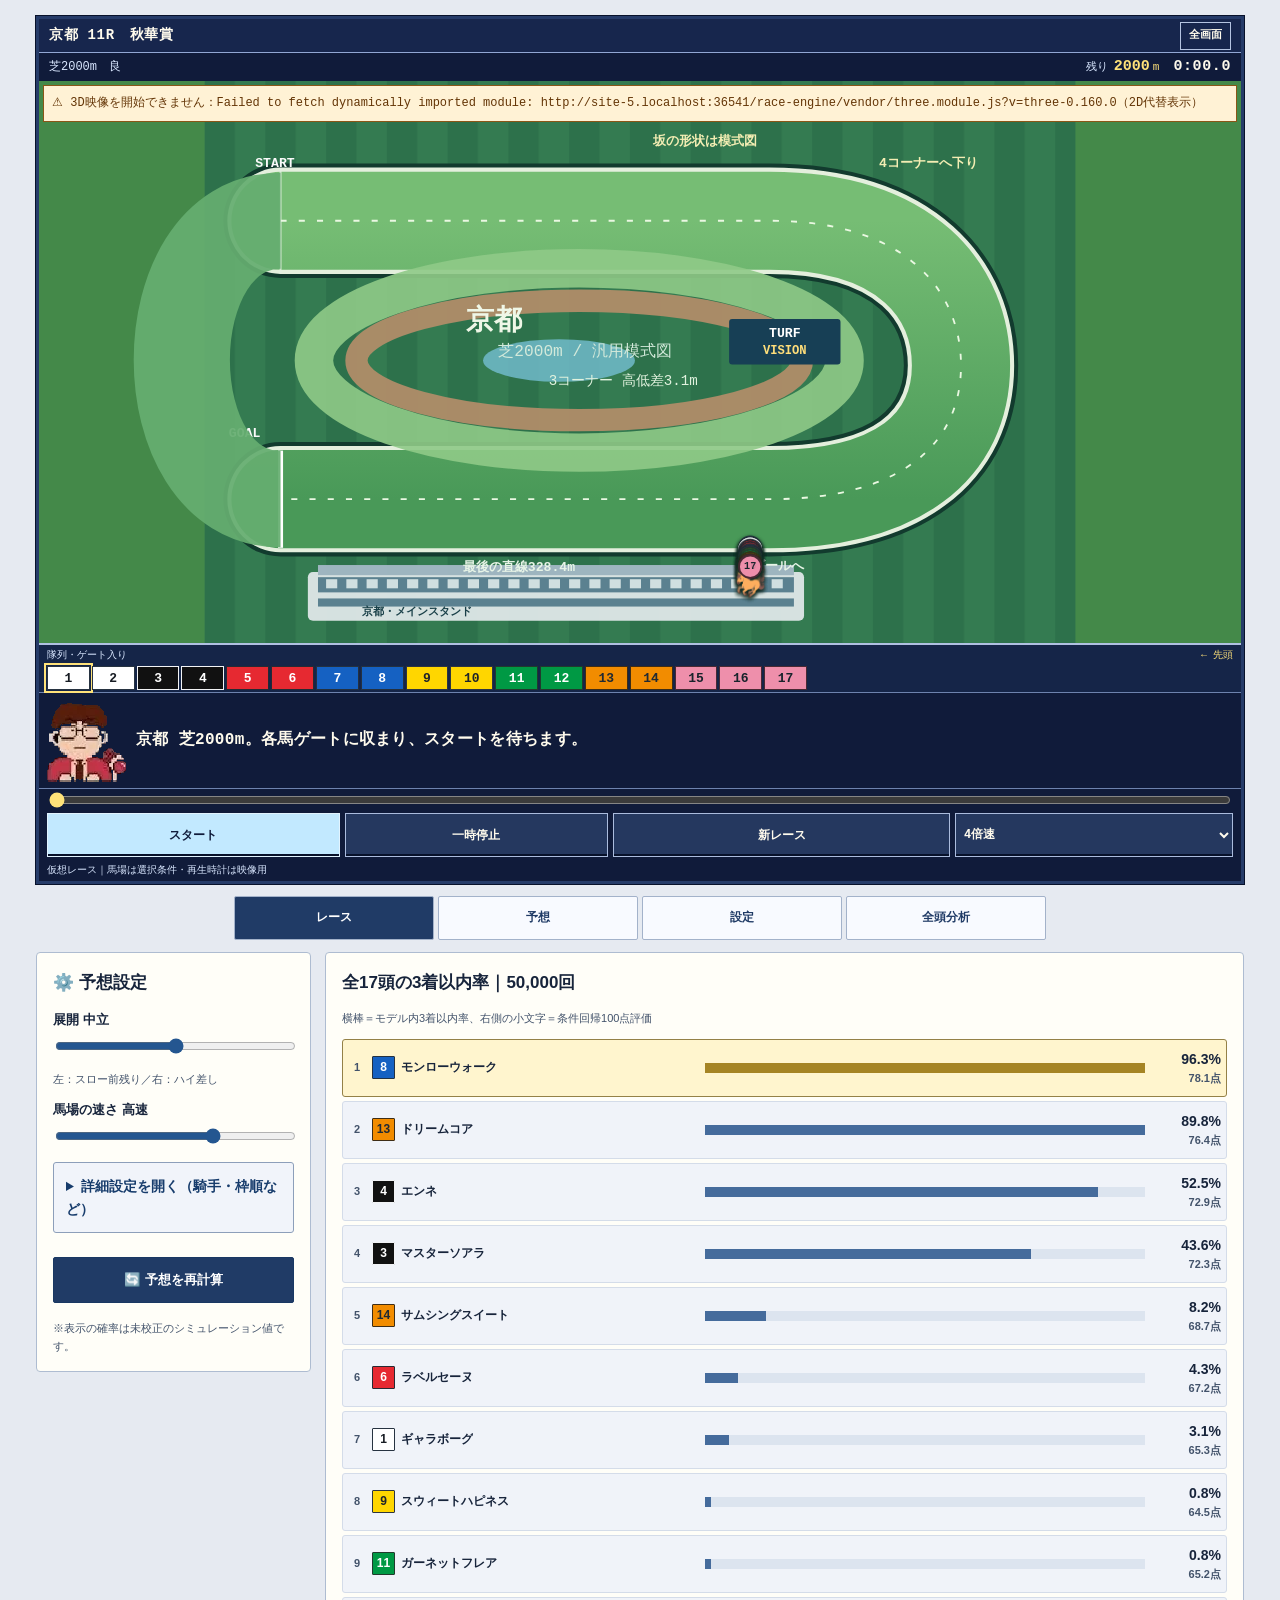
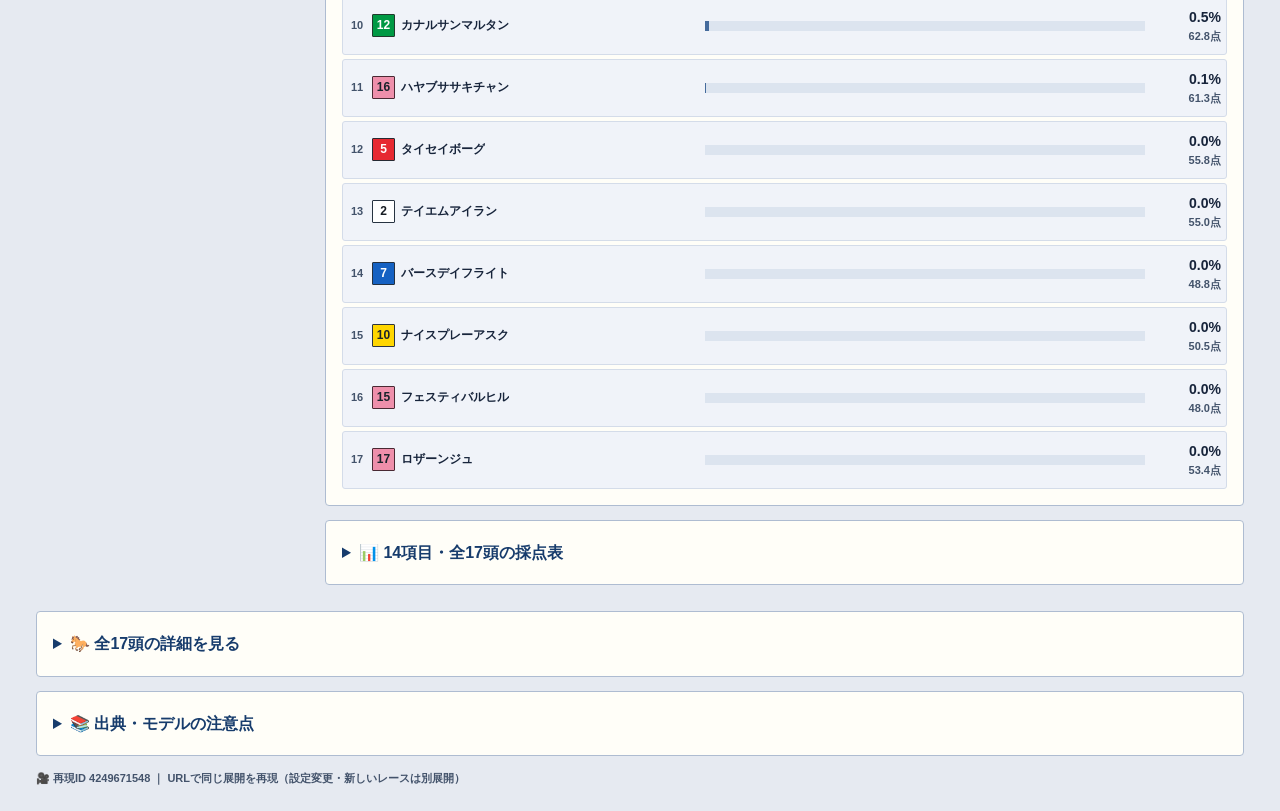
==== commit d7b4422f: "Update Kikka for Oct24 observed turf, supplied historical trends and sensitivity runs" ====
--- a/race-engine/index.html
+++ b/race-engine/index.html
@@ -198,7 +198,7 @@
 try {
  const raceId=new URLSearchParams(location.search).get('race')||'shuka-2026';
  if(!/^[a-z0-9]+(?:-[a-z0-9]+)*$/.test(raceId)||raceId.length>60)throw Error('不正なレースID');
- const {default:config}=await import('./races/'+raceId+'.js?v=20261023heavy');
+ const {default:config}=await import('./races/'+raceId+'.js?v=20261024review');
  if(config.schemaVersion!==1||config.id!==raceId)throw Error('レース設定の形式が不正です');
  if(!Array.isArray(config.horses)||config.horses.length<3||config.horses.length>18)throw Error('出走頭数は3〜18頭');
  if(config.horses.some((h,i)=>h.no!==i+1||!h.name))throw Error('馬番は1からの連番');
@@ -212,7 +212,7 @@
  window.SWAN_FACTORS=createFactors(config);
  window.SWAN_LOOP=createRegression(config,window.SWAN_FACTORS);
  window.RACE_SIM=createSimulator(config,window.SWAN_LOOP);
- await import('./app.js?v=retro-flow-v1');
+ await import('./app.js?v=retro-flow-v1-oct24');
  await import('./renderer.js?v=retro-flow-v1-camera28');
  await import('./assets/premium-mobile.js?v=retro-flow-v1');
 } catch(e){
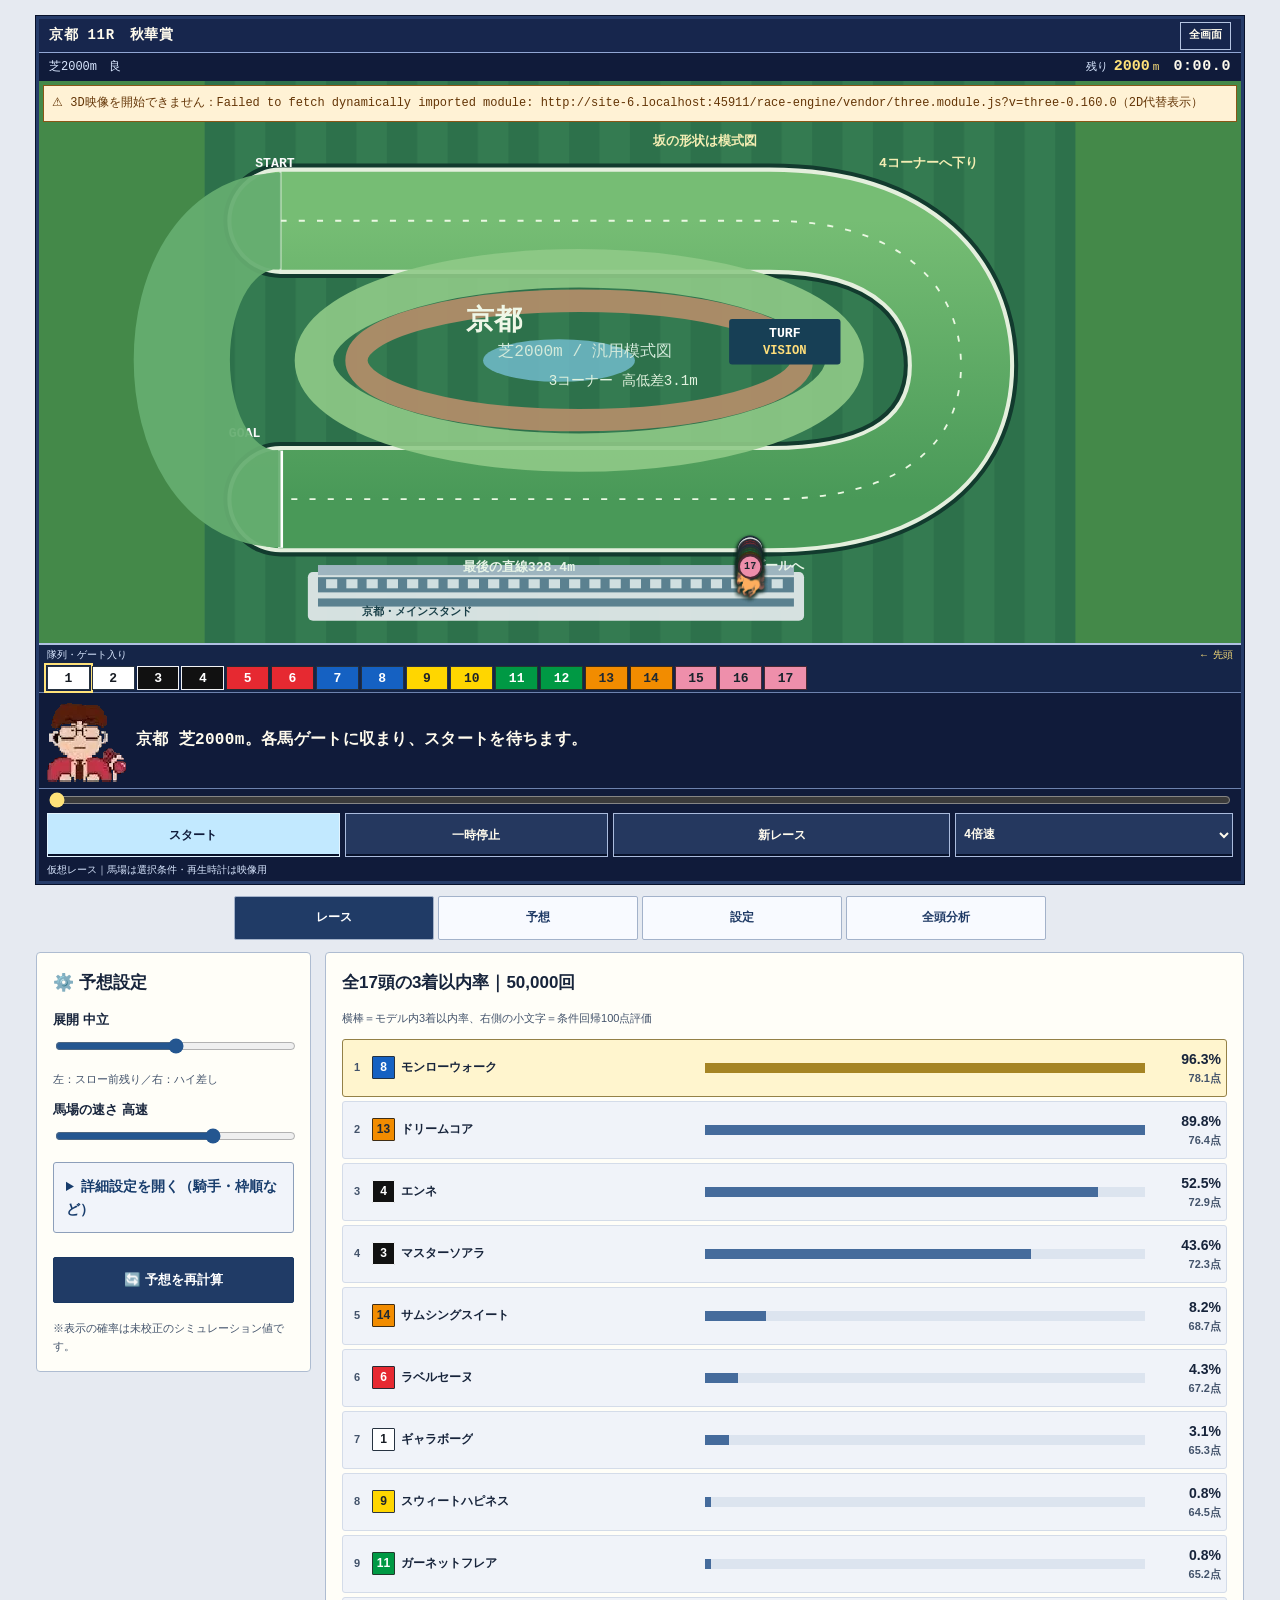
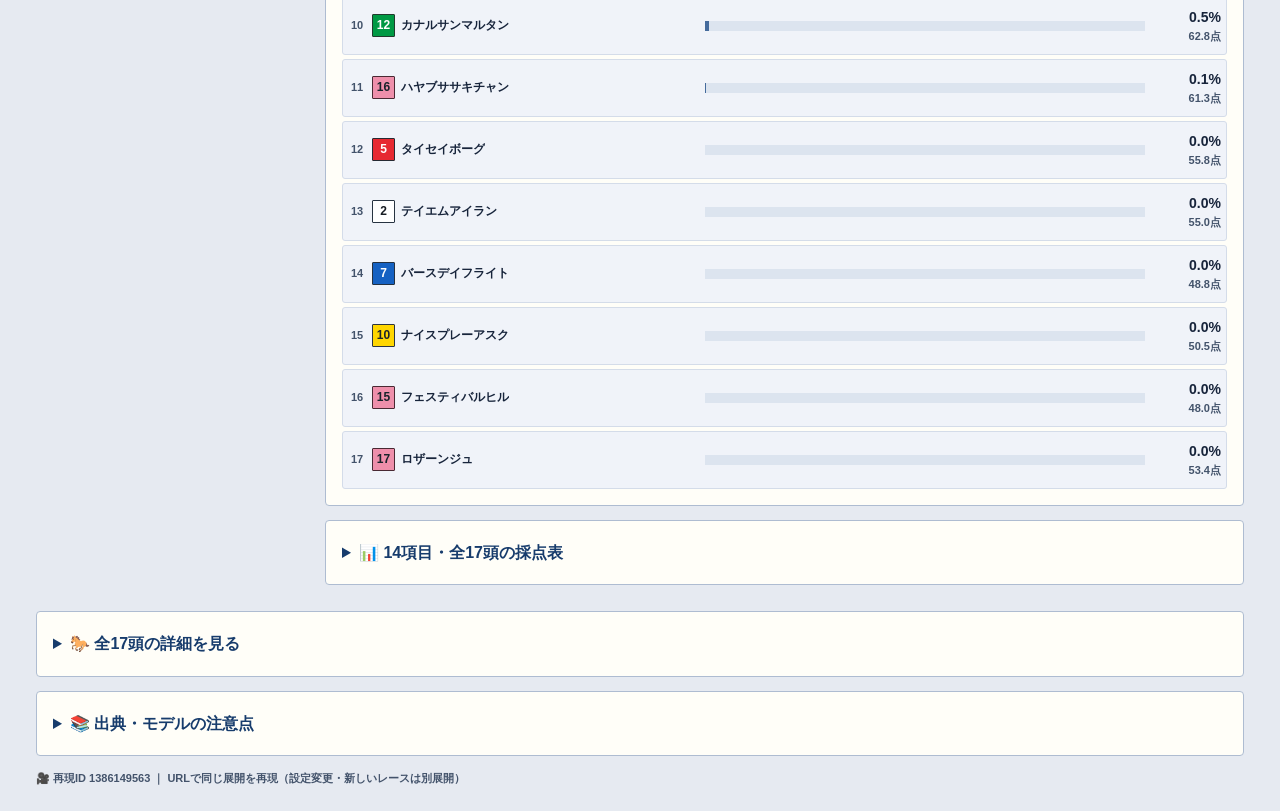
==== commit 919cff39: "rebuild-v18: procedural horse/gait/course/camera from scratch; gait phase locked to race time; hard " ====
--- a/race-engine/index.html
+++ b/race-engine/index.html
@@ -213,7 +213,9 @@
  window.SWAN_LOOP=createRegression(config,window.SWAN_FACTORS);
  window.RACE_SIM=createSimulator(config,window.SWAN_LOOP);
  await import('./app.js?v=retro-flow-v1-oct24');
- await import('./renderer.js?v=retro-flow-v1-camera28');
+ // v18 is the default engine; ?engine=v17 keeps the previous build reachable.
+ const engineParam=new URLSearchParams(location.search).get('engine');
+ await import(engineParam==='v17'?'./renderer.js?v=retro-flow-v1-camera28':'./renderer-v18.js?v=v18.1');
  await import('./assets/premium-mobile.js?v=retro-flow-v1');
 } catch(e){
  console.error('Race engine initialization failed',e);
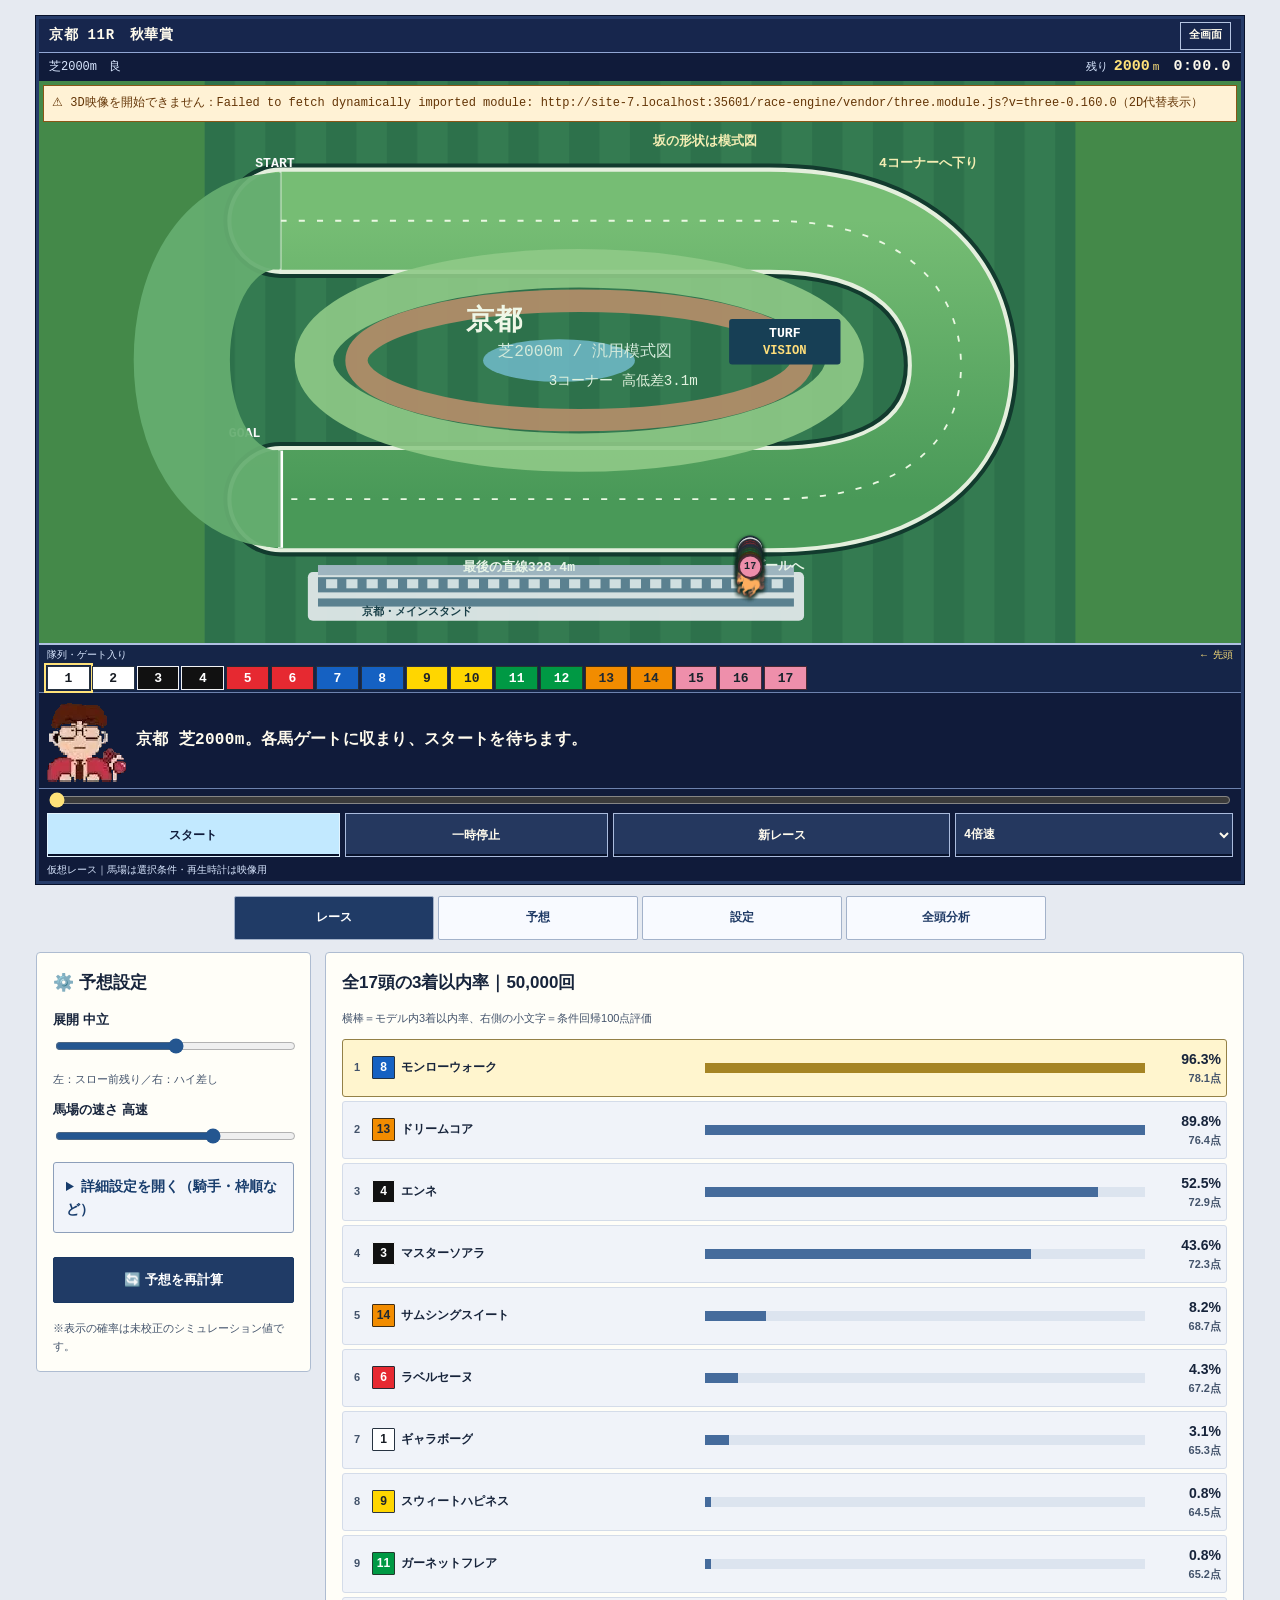
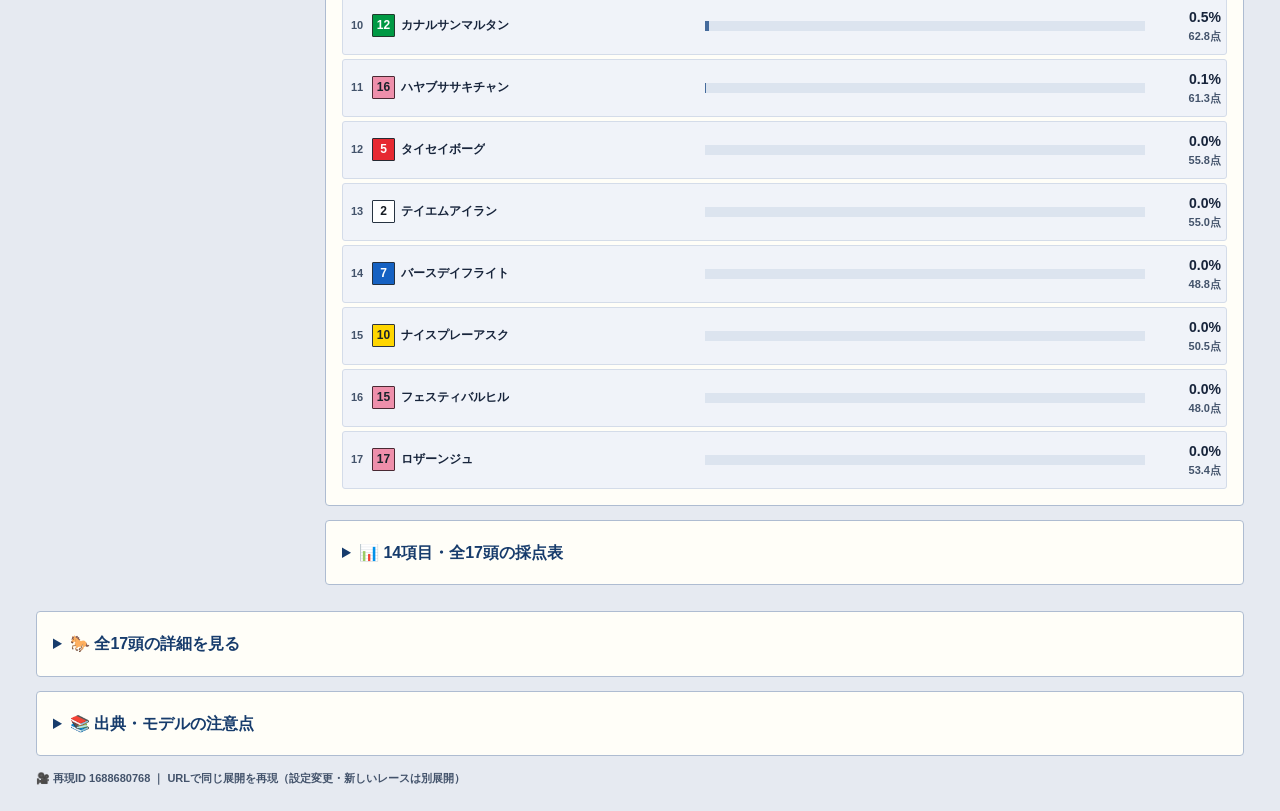
==== commit 1cca418c: "v17.2: restore v17.1 as the default engine (v18 kept as opt-in via ?engine=v18); port race-time-lock" ====
--- a/race-engine/index.html
+++ b/race-engine/index.html
@@ -213,9 +213,10 @@
  window.SWAN_LOOP=createRegression(config,window.SWAN_FACTORS);
  window.RACE_SIM=createSimulator(config,window.SWAN_LOOP);
  await import('./app.js?v=retro-flow-v1-oct24');
- // v18 is the default engine; ?engine=v17 keeps the previous build reachable.
+ // v17.2: v17 is the default engine again; ?engine=v18 keeps the
+ // procedural rebuild reachable as an opt-in experiment.
  const engineParam=new URLSearchParams(location.search).get('engine');
- await import(engineParam==='v17'?'./renderer.js?v=retro-flow-v1-camera28':'./renderer-v18.js?v=v18.1');
+ await import(engineParam==='v18'?'./renderer-v18.js?v=v18.1':'./renderer.js?v=retro-flow-v1-camera28');
  await import('./assets/premium-mobile.js?v=retro-flow-v1');
 } catch(e){
  console.error('Race engine initialization failed',e);
